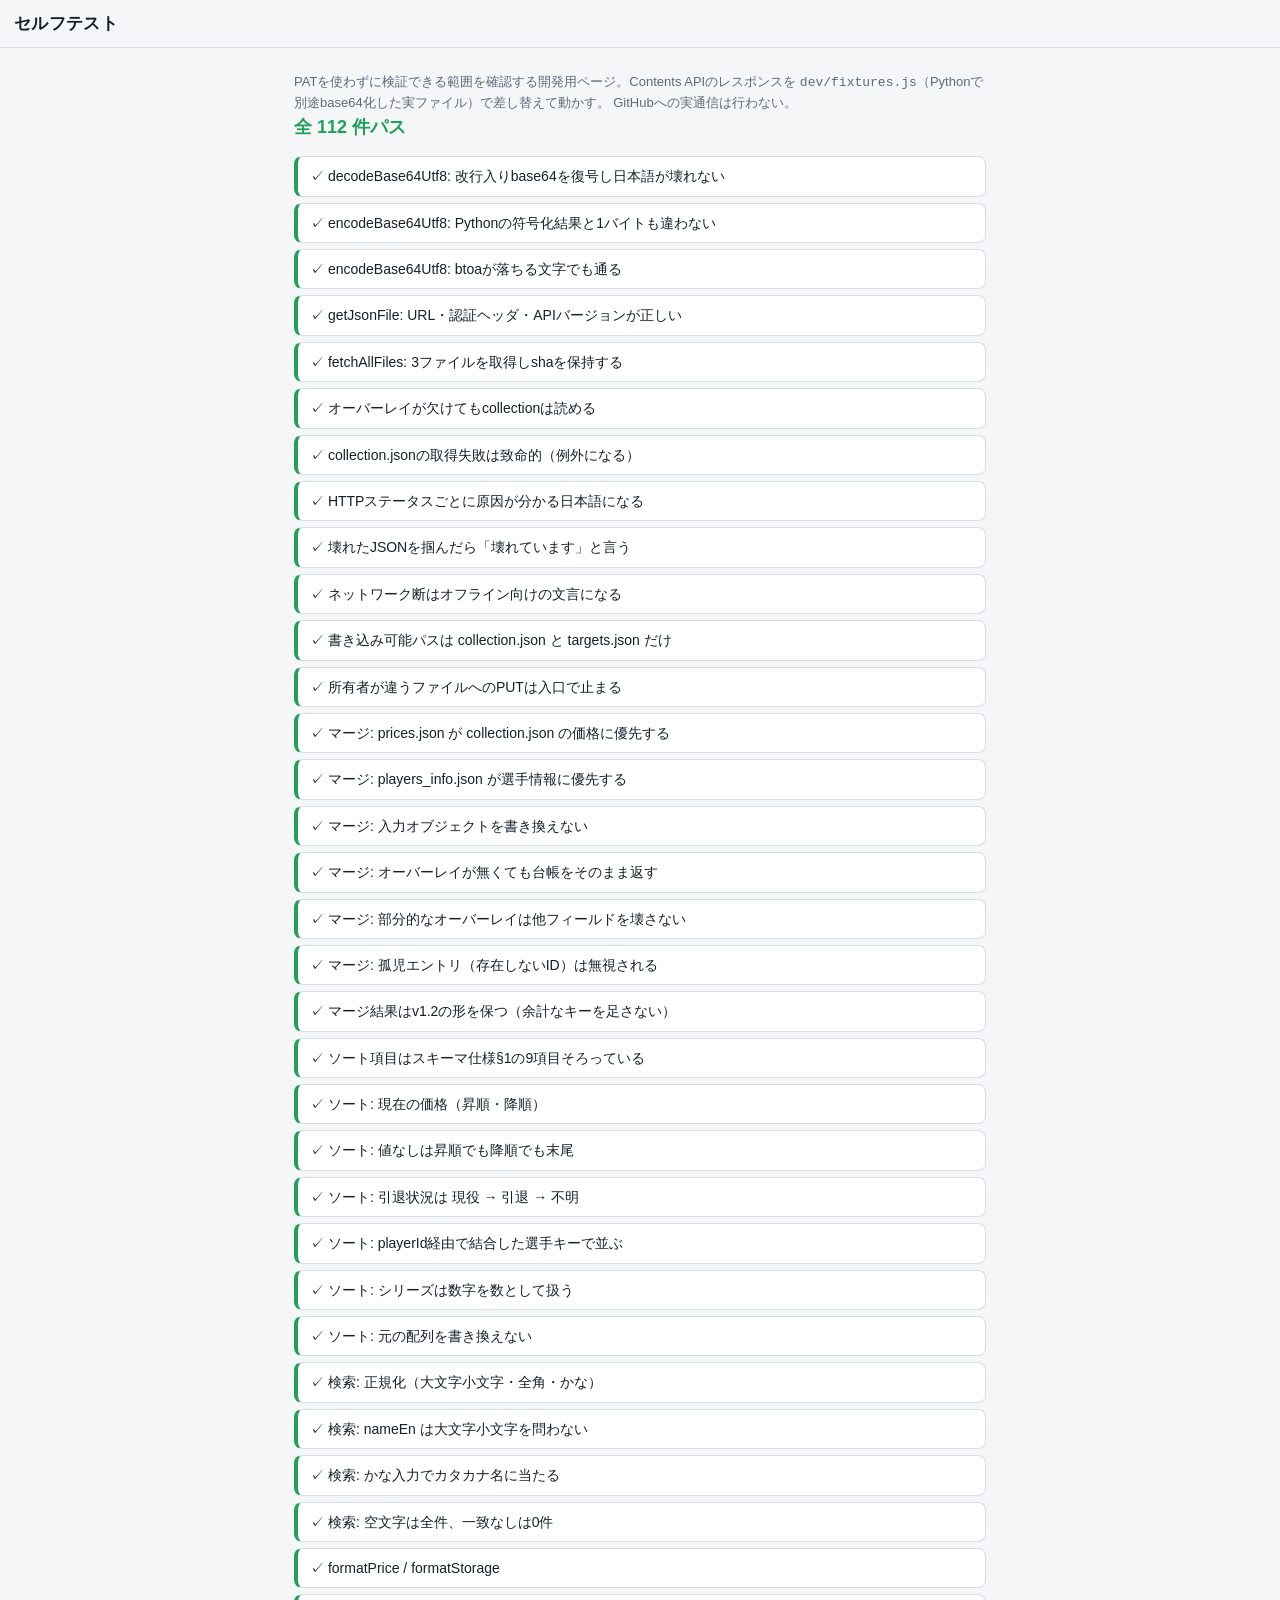
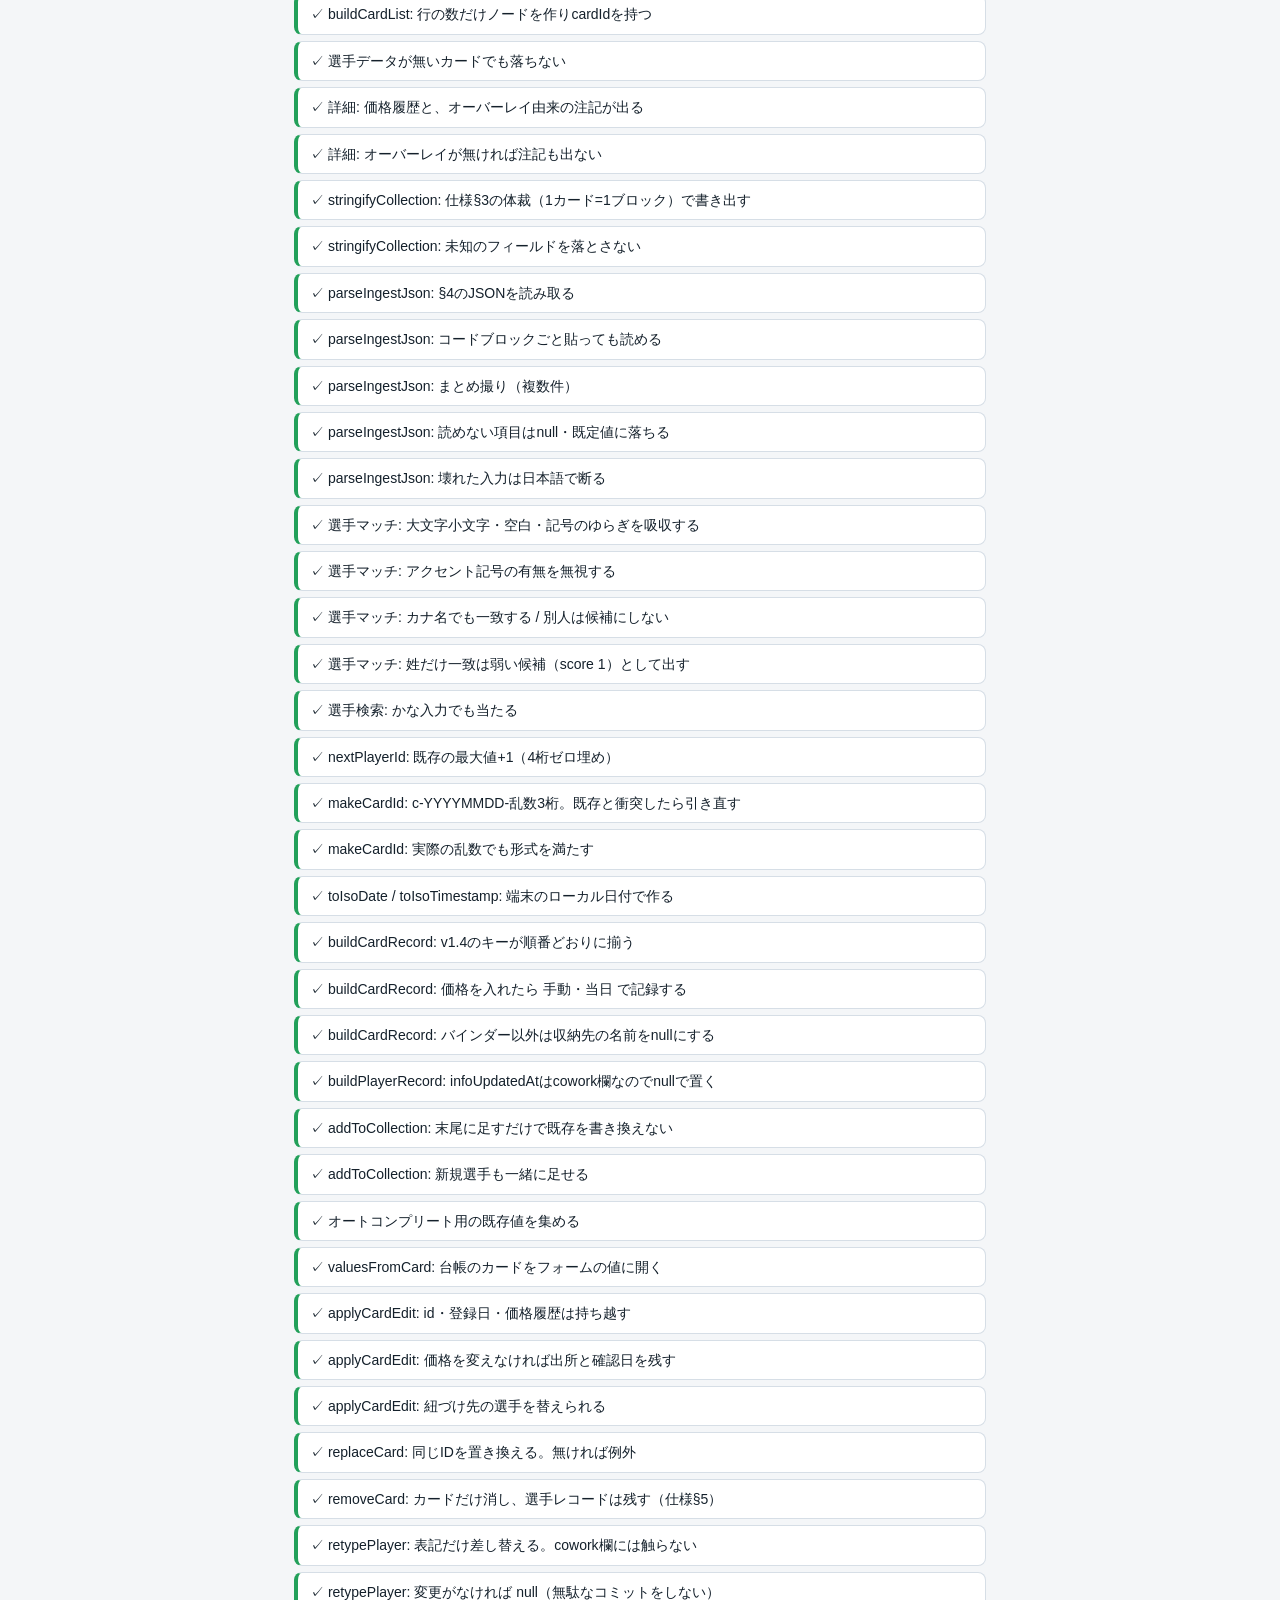
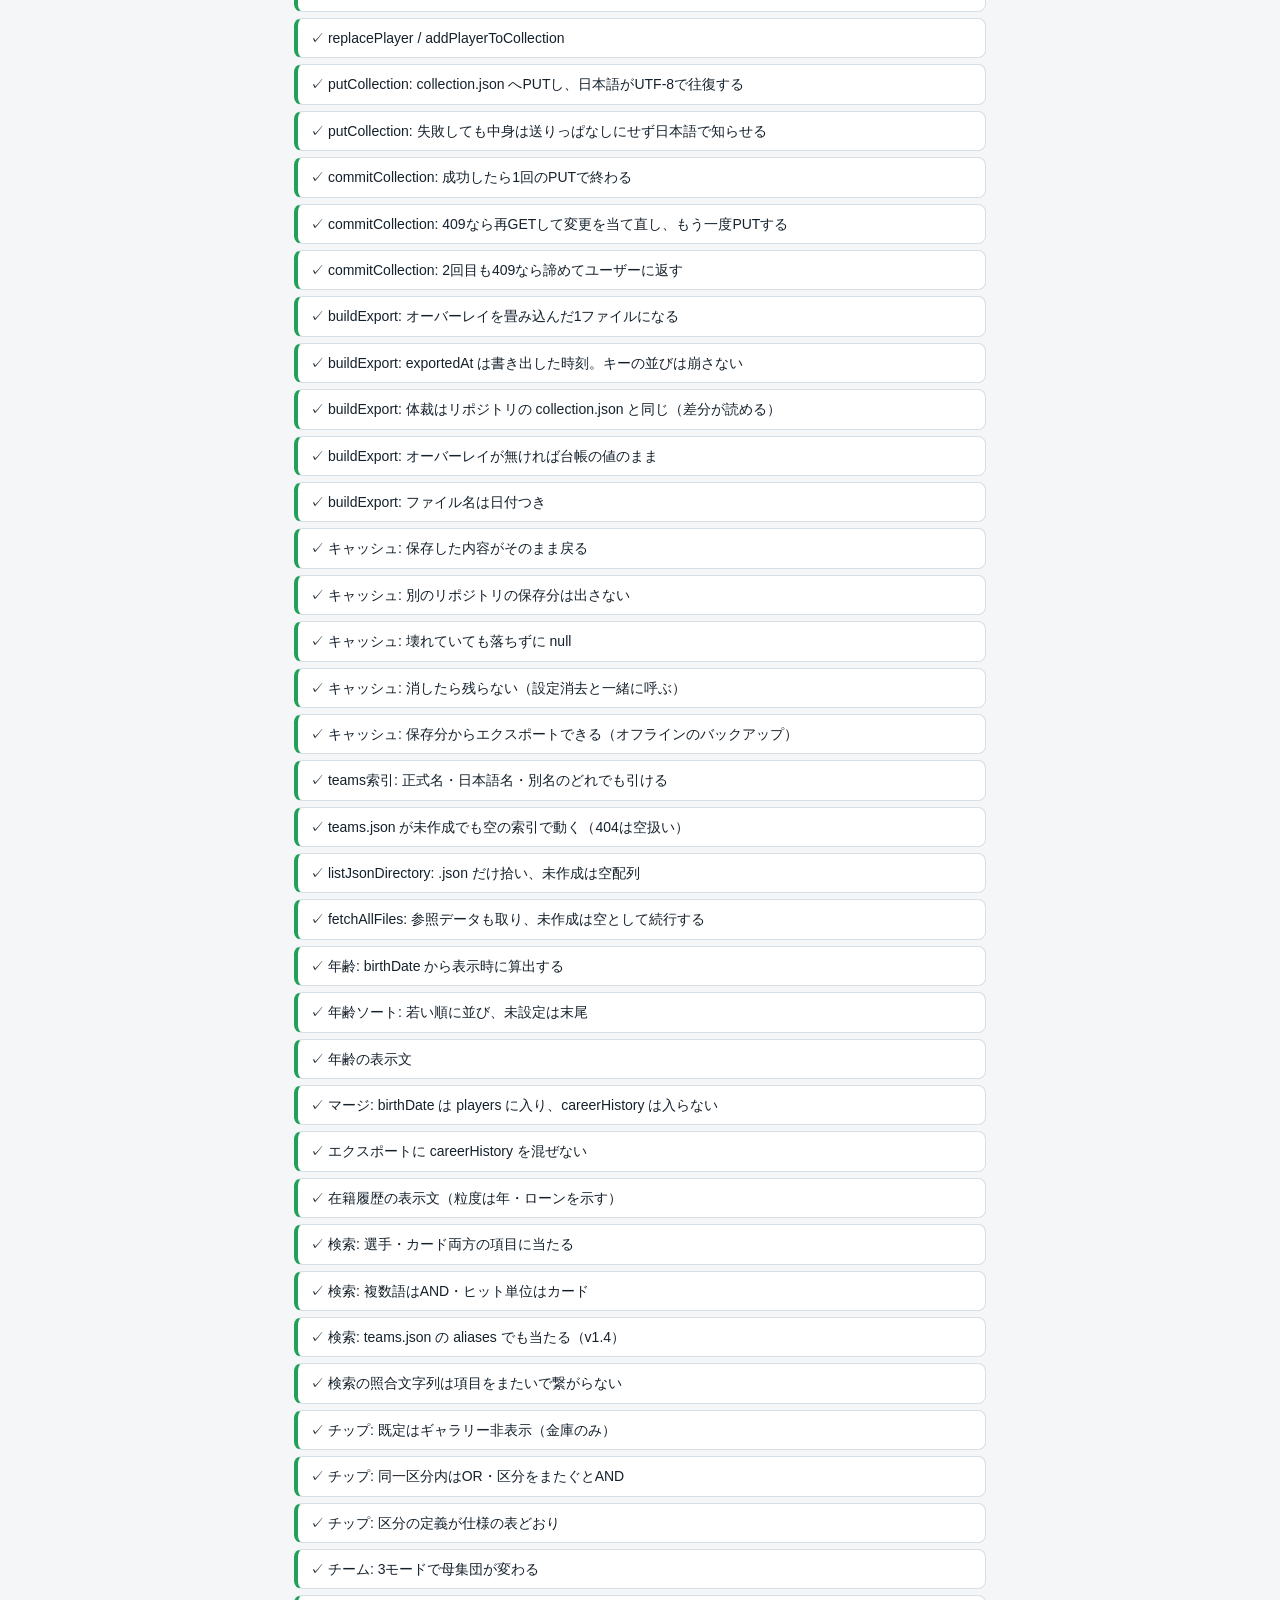
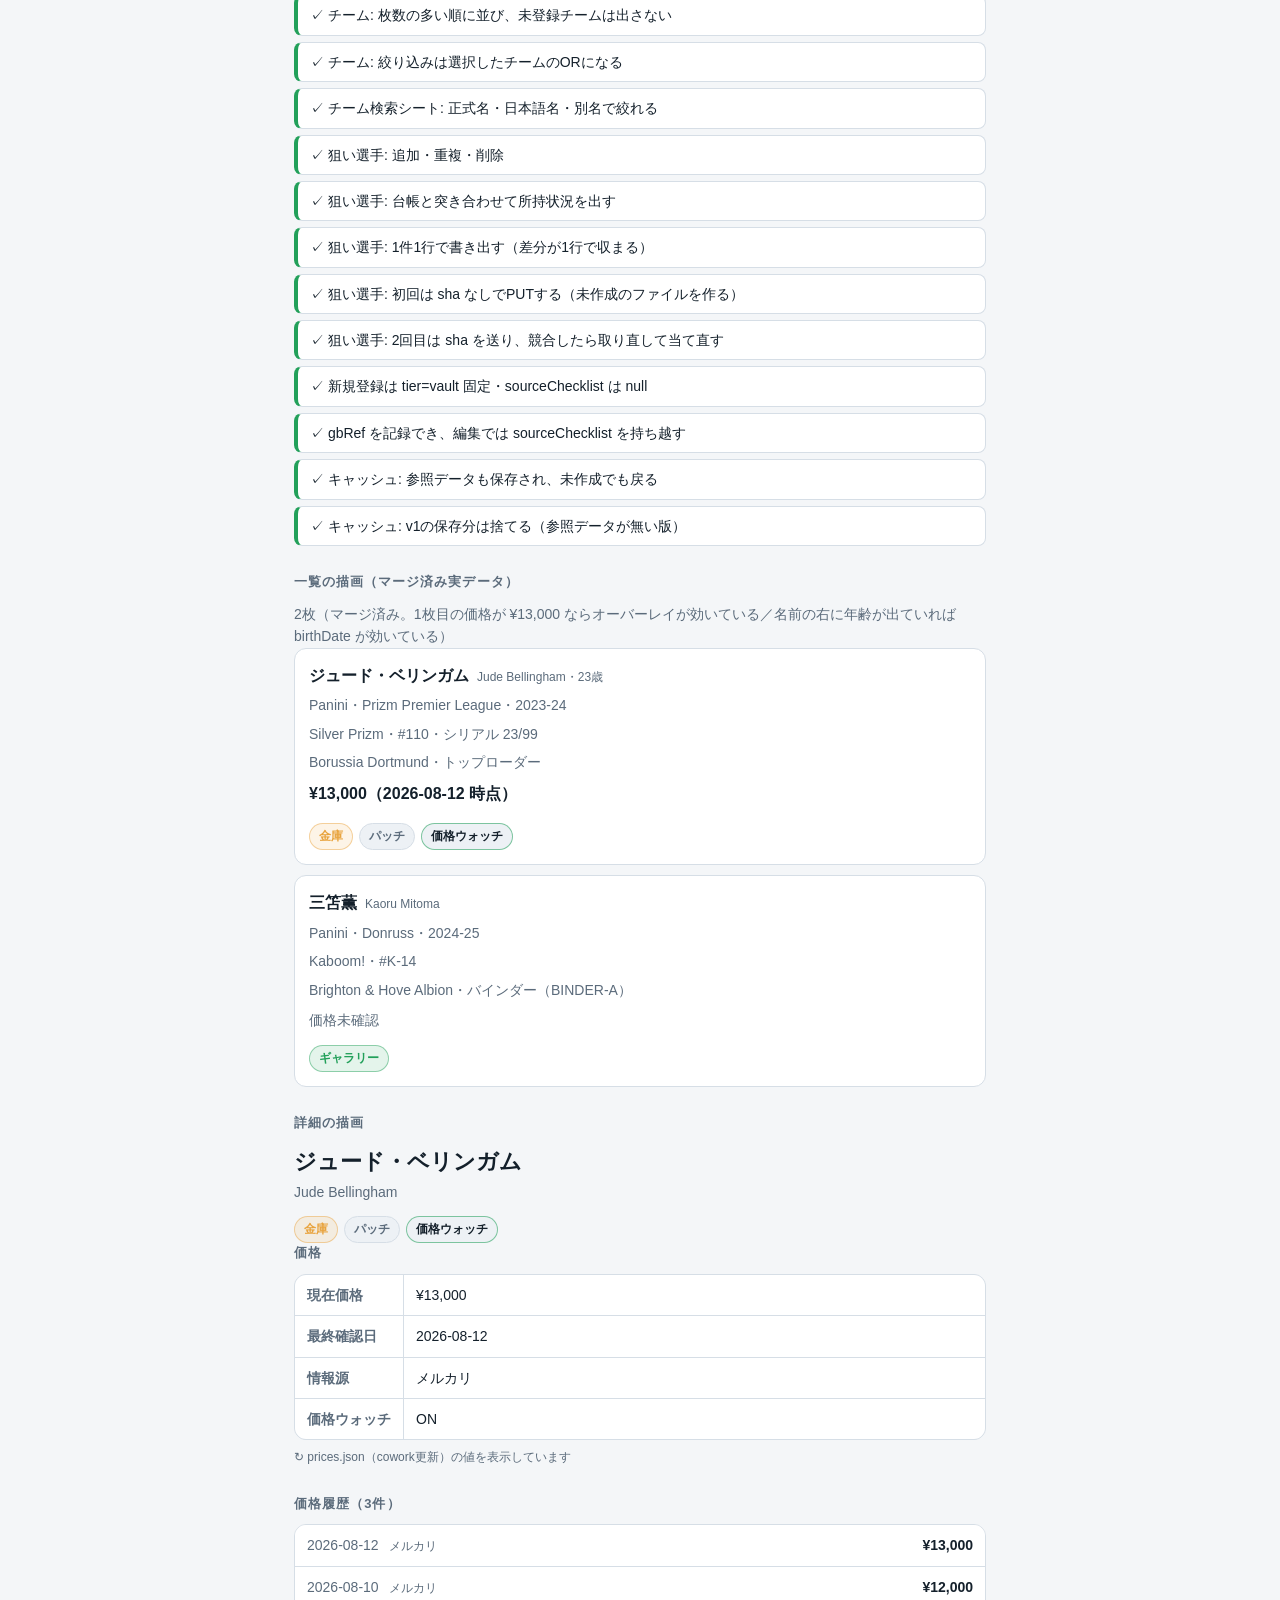
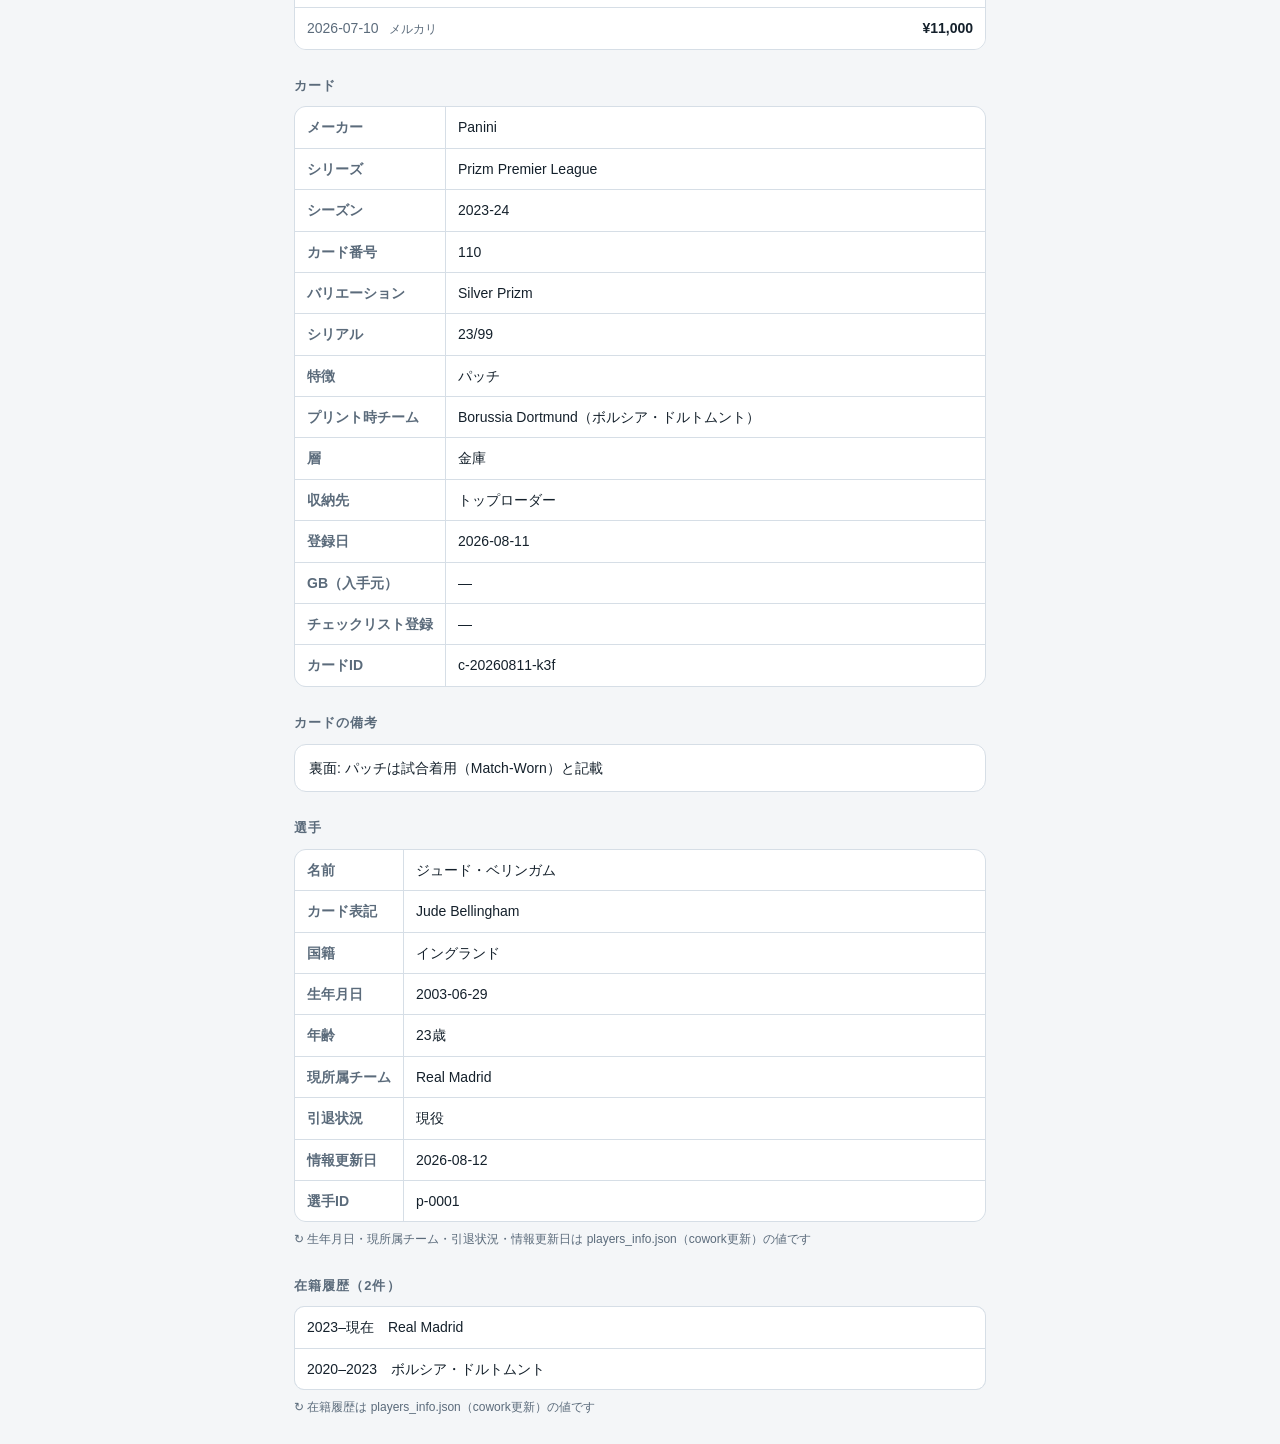
==== dev/selftest.html @ 69cd6cd5 "feat: 段階2-B — 参照データ・検索・絞り込み・チームテーマ・狙い選手 スキーマ仕様 v1.4/v1.5 と保存同期方式仕様 v1.4 の段階2-Bを実装する。  - 参照データの取得（git" ====
<!DOCTYPE html>
<html lang="ja">
<head>
<meta charset="UTF-8">
<meta name="viewport" content="width=device-width, initial-scale=1, viewport-fit=cover">
<title>セルフテスト — サッカートレカ所持リスト</title>
<link rel="stylesheet" href="../css/style.css">
<style>
  .t { padding: 8px 12px; margin-bottom: 6px; border-radius: 8px; font-size: 14px;
       background: var(--surface); border: 1px solid var(--border); }
  .t--pass { border-left: 4px solid var(--accent); }
  .t--fail { border-left: 4px solid var(--danger); }
  .t__why { display: block; margin-top: 4px; color: var(--danger); font-size: 13px;
            font-family: ui-monospace, SFMono-Regular, Menlo, monospace; }
  #summary { font-size: 18px; font-weight: 700; margin: 0 0 14px; }
</style>
</head>
<body>

<header class="appbar">
  <h1 class="appbar__title">セルフテスト</h1>
</header>

<main class="main">
  <p class="hint">
    PATを使わずに検証できる範囲を確認する開発用ページ。Contents APIのレスポンスを
    <code>dev/fixtures.js</code>（Pythonで別途base64化した実ファイル）で差し替えて動かす。
    GitHubへの実通信は行わない。
  </p>

  <p id="summary">実行中…</p>
  <div id="results"></div>

  <h2 class="section-title">一覧の描画（マージ済み実データ）</h2>
  <p id="render-message" class="message"></p>
  <ul id="render-target" class="cards"></ul>

  <h2 class="section-title">詳細の描画</h2>
  <div id="detail-target"></div>
</main>

<script type="module">
import { FIXTURES } from './fixtures.js';
import { encodeBase64Utf8, decodeBase64Utf8 } from '../js/base64.js';
import {
  fetchAllFiles, getJsonFile, putCollection, putJsonText, commitCollection, commitTargets,
  listJsonDirectory, DATA_FILES, REF_FILES, REF_DIRS, WRITABLE_PATH, WRITABLE_PATHS,
} from '../js/github.js';
import { buildCardList, buildDetail, formatPrice, formatStorage, formatAge } from '../js/render.js';
import { mergeCollection } from '../js/merge.js';
import {
  buildRows, sortRows, filterRows, applyChips, defaultFilters, hasActiveFilters,
  ageFromBirthDate, searchHaystack, foldText, CHIP_GROUPS, SORT_OPTIONS,
} from '../js/query.js';
import { matchKey } from '../js/text.js';
import {
  buildTeamIndex, resolveTeam, teamLabel, teamFacets, searchTeamFacets, teamIdsForRow,
  readTargets, addTarget, removeTarget, describeTargets, formatCareerEntry, TEAM_MODES,
} from '../js/refdata.js';
import { stringifyCollection, stringifyTargets } from '../js/serialize.js';
import {
  parseIngestJson, matchPlayers, searchPlayers, nextPlayerId, makeCardId,
  collectValues, collectBinderNames, buildCardRecord, buildPlayerRecord,
  addToCollection, toIsoDate, toIsoTimestamp, normalizeKey,
  replaceCard, removeCard, replacePlayer, addPlayerToCollection,
  retypePlayer, valuesFromCard, applyCardEdit,
} from '../js/ingest.js';
import { buildExport } from '../js/export.js';
import { saveSnapshot, loadSnapshot, clearSnapshot } from '../js/cache.js';

const results = document.getElementById('results');
let passed = 0;
let failed = 0;

function record(name, error) {
  const row = document.createElement('div');
  row.className = `t t--${error ? 'fail' : 'pass'}`;
  row.textContent = `${error ? '✗' : '✓'} ${name}`;
  if (error) {
    const why = document.createElement('span');
    why.className = 't__why';
    why.textContent = error.message;
    row.append(why);
  }
  results.append(row);
  if (error) failed += 1; else passed += 1;
}

async function test(name, fn) {
  try {
    await fn();
    record(name, null);
  } catch (error) {
    record(name, error);
  }
}

function assert(cond, message) {
  if (!cond) throw new Error(message);
}

function assertEqual(actual, expected, label) {
  if (actual !== expected) {
    throw new Error(`${label}: 期待 ${JSON.stringify(expected)} / 実際 ${JSON.stringify(actual)}`);
  }
}

const SETTINGS = { owner: 'tetsuf0605-rgb', repo: 'soccer-cards-data', token: 'dummy-token' };

/** window.fetch を差し替える。戻り値を呼ぶと元に戻る。 */
function stubFetch(handler) {
  const original = window.fetch;
  window.fetch = async (url, init) => handler(String(url), init ?? {});
  return () => { window.fetch = original; };
}

/** Contents API の成功レスポンス。 */
function okResponse(path) {
  const f = FIXTURES[path];
  return {
    ok: true,
    status: 200,
    json: async () => ({ name: path, path, sha: f.sha, size: f.size, content: f.content, encoding: 'base64' }),
  };
}

function errorResponse(status) {
  return { ok: false, status, json: async () => ({}) };
}

/** 全ファイル成功を返すハンドラ。 */
function allOk(url) {
  const path = url.split('/contents/')[1];
  return FIXTURES[path] ? okResponse(path) : errorResponse(404);
}

/* ========== base64（日本語のUTF-8経路） ========== */

await test('decodeBase64Utf8: 改行入りbase64を復号し日本語が壊れない', () => {
  const text = decodeBase64Utf8(FIXTURES['collection.json'].content);
  const json = JSON.parse(text);
  assertEqual(json.players[0].name, 'ジュード・ベリンガム', 'p-0001の名前');
  assertEqual(json.players[1].name, '三笘薫', 'p-0002の名前');
  assert(json.cards[0].notes.startsWith('裏面:'), 'notesの日本語が壊れている');
});

await test('encodeBase64Utf8: Pythonの符号化結果と1バイトも違わない', () => {
  const text = decodeBase64Utf8(FIXTURES['collection.json'].content);
  const reEncoded = encodeBase64Utf8(text);
  const expected = FIXTURES['collection.json'].content.replace(/\s/g, '');
  assertEqual(reEncoded, expected, 'base64往復');
});

await test('encodeBase64Utf8: btoaが落ちる文字でも通る', () => {
  const tricky = '三笘薫 🇯🇵 Bellingham ½ ＃110';
  assertEqual(decodeBase64Utf8(encodeBase64Utf8(tricky)), tricky, '往復結果');
  let btoaThrew = false;
  try { btoa(tricky); } catch { btoaThrew = true; }
  assert(btoaThrew, '前提が崩れている: btoaが例外を投げていない');
});

/* ========== Contents APIクライアント ========== */

await test('getJsonFile: URL・認証ヘッダ・APIバージョンが正しい', async () => {
  let seenUrl = '';
  let seenHeaders = null;
  const restore = stubFetch((url, init) => {
    seenUrl = url;
    seenHeaders = init.headers;
    return okResponse('collection.json');
  });
  try {
    await getJsonFile(SETTINGS, DATA_FILES.collection);
  } finally { restore(); }

  assertEqual(seenUrl,
    'https://api.github.com/repos/tetsuf0605-rgb/soccer-cards-data/contents/collection.json', 'URL');
  assertEqual(seenHeaders.Authorization, 'Bearer dummy-token', 'Authorizationヘッダ');
  assertEqual(seenHeaders['X-GitHub-Api-Version'], '2022-11-28', 'APIバージョン');
});

await test('fetchAllFiles: 3ファイルを取得しshaを保持する', async () => {
  const restore = stubFetch(allOk);
  let result;
  try { result = await fetchAllFiles(SETTINGS); } finally { restore(); }

  assertEqual(result.collection.sha, FIXTURES['collection.json'].sha, 'collectionのsha');
  assertEqual(result.collection.json.cards.length, 2, 'カード枚数');
  assert(result.prices.ok, 'prices.jsonが取得できていない');
  assertEqual(result.prices.json.prices['c-20260811-k3f'].current, 13000, 'オーバーレイの価格');
  assert(result.playersInfo.ok, 'players_info.jsonが取得できていない');
  assertEqual(result.playersInfo.json.players['p-0001'].infoUpdatedAt, '2026-08-12', 'infoUpdatedAt');
});

await test('オーバーレイが欠けてもcollectionは読める', async () => {
  const restore = stubFetch((url) => (
    url.endsWith('collection.json') ? okResponse('collection.json') : errorResponse(404)
  ));
  let result;
  try { result = await fetchAllFiles(SETTINGS); } finally { restore(); }

  assertEqual(result.collection.json.cards.length, 2, 'カード枚数');
  assertEqual(result.prices.ok, false, 'pricesは失敗しているはず');
  assertEqual(result.playersInfo.ok, false, 'players_infoは失敗しているはず');
  assert(result.prices.error.message.includes('見つかりません'), '404の説明文になっていない');
});

await test('collection.jsonの取得失敗は致命的（例外になる）', async () => {
  const restore = stubFetch(() => errorResponse(500));
  let threw = null;
  try {
    await fetchAllFiles(SETTINGS);
  } catch (error) { threw = error; } finally { restore(); }
  assert(threw !== null, '例外が投げられていない');
  assertEqual(threw.name, 'GitHubError', 'エラー種別');
});

await test('HTTPステータスごとに原因が分かる日本語になる', async () => {
  const cases = [
    [401, 'PATが無効'],
    [403, 'Contents: Read and write'],
    [404, '見つかりません'],
  ];
  for (const [status, needle] of cases) {
    const restore = stubFetch(() => errorResponse(status));
    let message = '';
    try {
      await getJsonFile(SETTINGS, DATA_FILES.collection);
    } catch (error) { message = error.message; } finally { restore(); }
    assert(message.includes(needle), `HTTP ${status} の文言に「${needle}」がない: ${message}`);
  }
});

await test('壊れたJSONを掴んだら「壊れています」と言う', async () => {
  const restore = stubFetch(() => ({
    ok: true, status: 200,
    json: async () => ({ sha: 'x', size: 3, content: encodeBase64Utf8('{ nope') }),
  }));
  let message = '';
  try {
    await getJsonFile(SETTINGS, DATA_FILES.collection);
  } catch (error) { message = error.message; } finally { restore(); }
  assert(message.includes('壊れています'), `文言が想定と違う: ${message}`);
});

await test('ネットワーク断はオフライン向けの文言になる', async () => {
  const restore = stubFetch(() => { throw new TypeError('Failed to fetch'); });
  let message = '';
  try {
    await getJsonFile(SETTINGS, DATA_FILES.collection);
  } catch (error) { message = error.message; } finally { restore(); }
  assert(message.includes('ネットワーク'), `文言が想定と違う: ${message}`);
});

/* ========== 責務分担（書き込み対象の固定） ========== */

await test('書き込み可能パスは collection.json と targets.json だけ', () => {
  assertEqual(WRITABLE_PATH, 'collection.json', 'WRITABLE_PATH');
  assertEqual(WRITABLE_PATHS.join(), 'collection.json,targets.json', 'WRITABLE_PATHS');
  // cowork / PC 所有のファイルは入っていない（保存同期方式仕様 §2・§4）
  for (const path of [DATA_FILES.prices, DATA_FILES.playersInfo, REF_FILES.teams, 'checklists/x.json']) {
    assert(!WRITABLE_PATHS.includes(path), `${path} が書き込み対象に入っている`);
  }
});

await test('所有者が違うファイルへのPUTは入口で止まる', async () => {
  for (const path of [DATA_FILES.prices, REF_FILES.teams]) {
    let message = '';
    const restore = stubFetch(() => { throw new Error('PUTされてしまった'); });
    try {
      await putJsonText(SETTINGS, path, '{}', 'sha', 'should not happen');
    } catch (error) { message = error.message; } finally { restore(); }
    assert(message.includes('書き込めません'), `${path}: ${message}`);
  }
});

/* ========== オーバーレイマージ ========== */

const parse = (path) => JSON.parse(decodeBase64Utf8(FIXTURES[path].content));

await test('マージ: prices.json が collection.json の価格に優先する', () => {
  const base = parse('collection.json');
  const { merged } = mergeCollection(base, parse('prices.json'), parse('players_info.json'));
  const card = merged.cards.find((c) => c.id === 'c-20260811-k3f');

  assertEqual(base.cards[0].price.current, 12000, '前提: 台帳側は12000');
  assertEqual(card.price.current, 13000, 'マージ後の現在価格');
  assertEqual(card.price.checkedAt, '2026-08-12', 'マージ後の確認日');
  assertEqual(card.priceHistory.length, 3, '履歴の件数');
  assertEqual(card.priceHistory[2].price, 13000, '履歴の末尾');
});

await test('マージ: players_info.json が選手情報に優先する', () => {
  const base = parse('collection.json');
  const { merged } = mergeCollection(base, parse('prices.json'), parse('players_info.json'));
  const player = merged.players.find((p) => p.id === 'p-0001');

  assertEqual(base.players[0].infoUpdatedAt, '2026-08-01', '前提: 台帳側は08-01');
  assertEqual(player.infoUpdatedAt, '2026-08-12', 'マージ後の情報更新日');
  assertEqual(player.currentTeam, 'Real Madrid', '所属');
});

await test('マージ: 入力オブジェクトを書き換えない', () => {
  const base = parse('collection.json');
  const snapshot = JSON.stringify(base);
  mergeCollection(base, parse('prices.json'), parse('players_info.json'));
  assertEqual(JSON.stringify(base), snapshot, 'collection.jsonが変化した');
});

await test('マージ: オーバーレイが無くても台帳をそのまま返す', () => {
  const base = parse('collection.json');
  const { merged, sources } = mergeCollection(base, null, null);
  assertEqual(merged.cards[0].price.current, 12000, '台帳の価格');
  assertEqual(merged.cards[0].priceHistory.length, 2, '台帳の履歴');
  assertEqual(sources.cards.size, 0, 'オーバーレイ由来は0件');
  assertEqual(sources.players.size, 0, 'オーバーレイ由来は0件');
});

await test('マージ: 部分的なオーバーレイは他フィールドを壊さない', () => {
  const base = parse('collection.json');
  // currentTeam だけ持つエントリ
  const partial = { players: { 'p-0001': { currentTeam: 'Manchester City' } } };
  const { merged } = mergeCollection(base, null, partial);
  const player = merged.players.find((p) => p.id === 'p-0001');
  assertEqual(player.currentTeam, 'Manchester City', '上書きされた項目');
  assertEqual(player.status, 'active', '触られていない項目');
  assertEqual(player.infoUpdatedAt, '2026-08-01', '触られていない項目');
});

await test('マージ: 孤児エントリ（存在しないID）は無視される', () => {
  const base = parse('collection.json');
  const orphan = { prices: { 'c-deleted-999': { current: 99999, history: [] } } };
  const { merged, sources } = mergeCollection(base, orphan, null);
  assertEqual(merged.cards.length, 2, 'カードが増えていない');
  assertEqual(sources.cards.size, 0, 'オーバーレイ由来は0件');
});

await test('マージ結果はv1.2の形を保つ（余計なキーを足さない）', () => {
  const base = parse('collection.json');
  const { merged } = mergeCollection(base, parse('prices.json'), parse('players_info.json'));
  assertEqual(Object.keys(merged).sort().join(','), Object.keys(base).sort().join(','), 'トップレベルのキー');
  assertEqual(Object.keys(merged.cards[0]).sort().join(','),
    Object.keys(base.cards[0]).sort().join(','), 'cardsのキー');
});

/* ========== ソート ========== */

/** テスト用の行を作る。 */
function row(card, player) {
  return { card: { id: 'c-' + Math.random().toString(36).slice(2, 5), ...card }, player: player ?? null };
}

await test('ソート項目はスキーマ仕様§1の9項目そろっている', () => {
  // v1.3で年齢が増えた（players_info の birthDate から表示時に算出する）
  assertEqual(SORT_OPTIONS.length, 9, '項目数');
  assertEqual(SORT_OPTIONS.map((o) => o.id).join(','),
    'name,nationality,age,price,teamOnCard,currentTeam,status,series,variation', '項目のid');
});

await test('ソート: 現在の価格（昇順・降順）', () => {
  const rows = [
    row({ price: { current: 5000 } }),
    row({ price: { current: 20000 } }),
    row({ price: { current: 12000 } }),
  ];
  assertEqual(sortRows(rows, 'price', false).map((r) => r.card.price.current).join(','),
    '5000,12000,20000', '昇順');
  assertEqual(sortRows(rows, 'price', true).map((r) => r.card.price.current).join(','),
    '20000,12000,5000', '降順');
});

await test('ソート: 値なしは昇順でも降順でも末尾', () => {
  const rows = [
    row({ price: null }),
    row({ price: { current: 8000 } }),
    row({ price: { current: 3000 } }),
  ];
  const asc = sortRows(rows, 'price', false);
  const desc = sortRows(rows, 'price', true);
  assertEqual(asc[asc.length - 1].card.price, null, '昇順で末尾が価格なし');
  assertEqual(desc[desc.length - 1].card.price, null, '降順で末尾が価格なし');
});

await test('ソート: 引退状況は 現役 → 引退 → 不明', () => {
  const rows = [
    row({}, { name: 'C', status: 'unknown' }),
    row({}, { name: 'B', status: 'retired' }),
    row({}, { name: 'A', status: 'active' }),
  ];
  assertEqual(sortRows(rows, 'status', false).map((r) => r.player.status).join(','),
    'active,retired,unknown', '並び順');
});

await test('ソート: playerId経由で結合した選手キーで並ぶ', () => {
  const base = parse('collection.json');
  const { merged } = mergeCollection(base, null, null);
  const rows = buildRows(merged);
  // 三笘薫 / ジュード・ベリンガム を現所属チームで並べる
  const byTeam = sortRows(rows, 'currentTeam', false).map((r) => r.player.currentTeam);
  assertEqual(byTeam.join(' | '), 'Brighton & Hove Albion | Real Madrid', '現所属チーム昇順');
  const byNationality = sortRows(rows, 'nationality', false).map((r) => r.player.nationality);
  assertEqual(byNationality.join(' | '), 'イングランド | 日本', '国籍昇順');
});

await test('ソート: シリーズは数字を数として扱う', () => {
  const rows = [row({ series: 'Prizm 10' }), row({ series: 'Prizm 2' })];
  assertEqual(sortRows(rows, 'series', false).map((r) => r.card.series).join(','),
    'Prizm 2,Prizm 10', '自然順');
});

await test('ソート: 元の配列を書き換えない', () => {
  const rows = [row({ price: { current: 3 } }), row({ price: { current: 1 } })];
  const before = rows.map((r) => r.card.price.current).join(',');
  sortRows(rows, 'price', false);
  assertEqual(rows.map((r) => r.card.price.current).join(','), before, '入力が並び替わってしまった');
});

/* ========== 検索 ========== */

await test('検索: 正規化（大文字小文字・全角・かな）', () => {
  assertEqual(foldText('ＢＥＬＬＩＮＧＨＡＭ'), 'bellingham', '全角英字＋小文字化');
  assertEqual(foldText('べりんがむ'), 'ベリンガム', 'ひらがな→カタカナ');
});

await test('検索: nameEn は大文字小文字を問わない', () => {
  const { merged } = mergeCollection(parse('collection.json'), null, null);
  const rows = buildRows(merged);
  assertEqual(filterRows(rows, 'bellingham').length, 1, '小文字で検索');
  assertEqual(filterRows(rows, 'MITOMA').length, 1, '大文字で検索');
});

await test('検索: かな入力でカタカナ名に当たる', () => {
  const { merged } = mergeCollection(parse('collection.json'), null, null);
  const rows = buildRows(merged);
  assertEqual(filterRows(rows, 'べりんがむ').length, 1, 'ひらがなで検索');
  assertEqual(filterRows(rows, '三笘').length, 1, '漢字で検索');
});

await test('検索: 空文字は全件、一致なしは0件', () => {
  const { merged } = mergeCollection(parse('collection.json'), null, null);
  const rows = buildRows(merged);
  assertEqual(filterRows(rows, '').length, 2, '空文字');
  assertEqual(filterRows(rows, '   ').length, 2, '空白のみ');
  assertEqual(filterRows(rows, 'ロナウド').length, 0, '一致なし');
});

/* ========== 表示 ========== */

await test('formatPrice / formatStorage', () => {
  assertEqual(formatPrice({ current: 12000, checkedAt: '2026-08-10' }),
    '¥12,000（2026-08-10 時点）', '価格');
  assertEqual(formatPrice(null), null, '価格なし');
  assertEqual(formatStorage({ type: 'binder', name: 'BINDER-A' }), 'バインダー（BINDER-A）', 'バインダー');
  assertEqual(formatStorage({ type: 'toploader', name: null }), 'トップローダー', 'トップローダー');
});

await test('buildCardList: 行の数だけノードを作りcardIdを持つ', () => {
  const { merged } = mergeCollection(parse('collection.json'), null, null);
  const nodes = buildCardList(buildRows(merged));
  assertEqual(nodes.length, 2, 'ノード数');
  assert(nodes[0].textContent.includes('ジュード・ベリンガム'), '1枚目に選手名がない');
  assert(nodes[1].textContent.includes('BINDER-A'), '2枚目に収納先がない');
  assertEqual(nodes[0].querySelector('.card').dataset.cardId, 'c-20260811-k3f', 'data-card-id');
});

await test('選手データが無いカードでも落ちない', () => {
  const nodes = buildCardList([{ card: { id: 'c-x', tier: 'gallery' }, player: null }]);
  assert(nodes[0].textContent.includes('選手データなし'), 'フォールバック表示が出ていない');
});

await test('詳細: 価格履歴と、オーバーレイ由来の注記が出る', () => {
  const { merged, sources } = mergeCollection(
    parse('collection.json'), parse('prices.json'), parse('players_info.json'));
  const rows = buildRows(merged);
  const target = rows.find((r) => r.card.id === 'c-20260811-k3f');
  const node = buildDetail(target, sources);
  const text = node.textContent;

  assert(text.includes('¥13,000'), 'マージ後の価格が出ていない');
  assert(text.includes('価格履歴（3件）'), '履歴の件数が違う');
  assert(text.includes('prices.json'), '価格のオーバーレイ注記がない');
  assert(text.includes('players_info.json'), '選手情報のオーバーレイ注記がない');
  assert(text.includes('パッチ'), 'featuresが日本語化されていない');
  assert(text.includes('現役'), 'statusが日本語化されていない');
  // 履歴は新しいものが上
  const dates = [...node.querySelectorAll('.history__date')].map((n) => n.textContent);
  assertEqual(dates.join(','), '2026-08-12,2026-08-10,2026-07-10', '履歴の並び');
});

await test('詳細: オーバーレイが無ければ注記も出ない', () => {
  const { merged, sources } = mergeCollection(parse('collection.json'), null, null);
  const rows = buildRows(merged);
  const node = buildDetail(rows[0], sources);
  assert(!node.textContent.includes('prices.json'), '注記が出てしまっている');
});

/* ========== 書き出しの体裁 ========== */

await test('stringifyCollection: 仕様§3の体裁（1カード=1ブロック）で書き出す', () => {
  const text = decodeBase64Utf8(FIXTURES['collection.json'].content);
  // 実ファイルと1バイトも違わない＝1枚足しても差分がその1ブロックで収まる
  assertEqual(stringifyCollection(JSON.parse(text)), text, '書き出し結果');
});

await test('stringifyCollection: 未知のフィールドを落とさない', () => {
  const text = stringifyCollection({ schemaVersion: 1, cards: [{ id: 'c-x', future: { a: 1 } }] });
  assert(text.includes('"future"'), '未知のキーが消えている');
  assertEqual(JSON.parse(text).cards[0].future.a, 1, '往復した値');
});

/* ========== 取り込み: 判定JSONの読み取り ========== */

const SAMPLE_ITEM = {
  schemaVersion: 1,
  items: [{
    card: {
      maker: 'Panini', series: 'Prizm Premier League', season: '2023-24', cardNo: '110',
      variation: 'Silver Prizm', serial: '23/99', features: ['patch'],
      teamOnCard: 'Borussia Dortmund', notes: '裏面: パッチは試合着用（Match-Worn）と記載',
    },
    player: {
      name: 'ジュード・ベリンガム', nameEn: 'Jude Bellingham',
      nationality: 'イングランド', currentTeam: 'Real Madrid', status: 'active',
    },
    needsCheck: ['serial'],
  }],
};

await test('parseIngestJson: §4のJSONを読み取る', () => {
  const items = parseIngestJson(JSON.stringify(SAMPLE_ITEM));
  assertEqual(items.length, 1, '件数');
  assertEqual(items[0].card.serial, '23/99', 'シリアル');
  assertEqual(items[0].player.nameEn, 'Jude Bellingham', 'nameEn');
  assertEqual(items[0].needsCheck.join(','), 'serial', 'needsCheck');
});

await test('parseIngestJson: コードブロックごと貼っても読める', () => {
  const pasted = '```json\n' + JSON.stringify(SAMPLE_ITEM) + '\n```';
  assertEqual(parseIngestJson(pasted).length, 1, '件数');
});

await test('parseIngestJson: まとめ撮り（複数件）', () => {
  const many = { schemaVersion: 1, items: [SAMPLE_ITEM.items[0], SAMPLE_ITEM.items[0], SAMPLE_ITEM.items[0]] };
  assertEqual(parseIngestJson(JSON.stringify(many)).length, 3, '件数');
});

await test('parseIngestJson: 読めない項目はnull・既定値に落ちる', () => {
  const [item] = parseIngestJson(JSON.stringify({
    items: [{ card: { maker: 'Topps', series: 'Chrome', serial: null }, player: { nameEn: 'X Y' } }],
  }));
  assertEqual(item.card.season, null, 'season');
  assertEqual(item.card.features.length, 0, 'features既定');
  assertEqual(item.card.notes, '', 'notes既定');
  assertEqual(item.player.status, 'unknown', 'status既定');
});

await test('parseIngestJson: 壊れた入力は日本語で断る', () => {
  const cases = [
    ['', '貼り付け'],
    ['{ nope', 'JSONとして読めません'],
    ['{"schemaVersion":1}', 'items'],
    ['{"items":[]}', '空'],
    ['{"items":[{"player":{}}]}', 'card'],
  ];
  for (const [input, needle] of cases) {
    let message = '';
    try { parseIngestJson(input); } catch (error) { message = error.message; }
    assert(message.includes(needle), `「${input}」の文言に「${needle}」がない: ${message}`);
  }
});

/* ========== 取り込み: 選手マッチ ========== */

await test('選手マッチ: 大文字小文字・空白・記号のゆらぎを吸収する', () => {
  const players = parse('collection.json').players;
  for (const nameEn of ['jude bellingham', 'JUDE  BELLINGHAM', 'Jude-Bellingham']) {
    const hits = matchPlayers(players, { nameEn });
    assertEqual(hits[0]?.score, 3, `${nameEn} の一致スコア`);
    assertEqual(hits[0]?.player.id, 'p-0001', `${nameEn} の紐づけ先`);
  }
});

await test('選手マッチ: アクセント記号の有無を無視する', () => {
  assertEqual(normalizeKey('Kylian Mbappé'), normalizeKey('Kylian Mbappe'), '正規化キー');
});

await test('選手マッチ: カナ名でも一致する / 別人は候補にしない', () => {
  const players = parse('collection.json').players;
  assertEqual(matchPlayers(players, { name: '三笘薫' })[0].player.id, 'p-0002', 'カナ一致');
  assertEqual(matchPlayers(players, { nameEn: 'Erling Haaland' }).length, 0, '別人');
});

await test('選手マッチ: 姓だけ一致は弱い候補（score 1）として出す', () => {
  const players = parse('collection.json').players;
  const hits = matchPlayers(players, { nameEn: 'J. Bellingham' });
  assertEqual(hits[0].score, 1, 'スコア');
  assertEqual(hits[0].player.id, 'p-0001', '候補');
});

await test('選手検索: かな入力でも当たる', () => {
  const players = parse('collection.json').players;
  assertEqual(searchPlayers(players, 'べりんがむ').length, 1, 'ひらがな');
  assertEqual(searchPlayers(players, '').length, 2, '空文字は全件');
});

/* ========== 取り込み: 採番 ========== */

await test('nextPlayerId: 既存の最大値+1（4桁ゼロ埋め）', () => {
  assertEqual(nextPlayerId(parse('collection.json').players), 'p-0003', '次のID');
  assertEqual(nextPlayerId([]), 'p-0001', '1人目');
  assertEqual(nextPlayerId([{ id: 'p-0009' }, { id: 'p-0003' }]), 'p-0010', '欠番は埋めない');
});

await test('makeCardId: c-YYYYMMDD-乱数3桁。既存と衝突したら引き直す', () => {
  const date = new Date(2026, 7, 12);
  assertEqual(makeCardId([], date, () => 'k3f'), 'c-20260812-k3f', '形式');
  let call = 0;
  const id = makeCardId(['c-20260812-aaa'], date, () => (call++ === 0 ? 'aaa' : 'bbb'));
  assertEqual(id, 'c-20260812-bbb', '衝突時の引き直し');
});

await test('makeCardId: 実際の乱数でも形式を満たす', () => {
  assert(/^c-\d{8}-[a-z0-9]{3}$/.test(makeCardId([])), '形式が違う');
});

await test('toIsoDate / toIsoTimestamp: 端末のローカル日付で作る', () => {
  assertEqual(toIsoDate(new Date(2026, 7, 3)), '2026-08-03', '日付');
  assert(/^\d{4}-\d{2}-\d{2}T\d{2}:\d{2}:\d{2}[+-]\d{2}:\d{2}$/.test(toIsoTimestamp(new Date())), '時刻の形式');
});

/* ========== 取り込み: レコード構築 ========== */

const FORM_INPUT = {
  maker: ' Panini ', series: 'Donruss', season: '2024-25', cardNo: 'K-14',
  variation: '', serial: '', features: ['patch'], teamOnCard: 'Brighton & Hove Albion',
  tier: 'gallery', storageType: 'binder', storageName: 'BINDER-A',
  priceWatch: false, price: undefined, notes: '',
};

await test('buildCardRecord: v1.4のキーが順番どおりに揃う', () => {
  const card = buildCardRecord('c-20260812-m7q', 'p-0002', FORM_INPUT, new Date(2026, 7, 12));
  // v1.4で sourceChecklist / gbRef が末尾に増えた（スキーマ仕様 §4）
  assertEqual(Object.keys(card).join(','),
    'id,playerId,maker,series,season,cardNo,variation,serial,features,teamOnCard,'
    + 'tier,storage,priceWatch,price,priceHistory,notes,addedAt,sourceChecklist,gbRef', 'キーの順序');
  assertEqual(card.maker, 'Panini', '前後の空白は落とす');
  assertEqual(card.variation, 'Base', 'バリエーション既定');
  assertEqual(card.serial, null, '空欄はnull');
  assertEqual(card.price, null, '価格未入力');
  assertEqual(card.priceHistory.length, 0, '履歴は空で始まる');
  assertEqual(card.addedAt, '2026-08-12', '登録日');
  assertEqual(JSON.stringify(card.storage), '{"type":"binder","name":"BINDER-A"}', '収納先');
});

await test('buildCardRecord: 価格を入れたら 手動・当日 で記録する', () => {
  const card = buildCardRecord('c-x', 'p-1', { ...FORM_INPUT, price: 12000 }, new Date(2026, 7, 12));
  assertEqual(JSON.stringify(card.price),
    '{"current":12000,"checkedAt":"2026-08-12","source":"手動"}', 'price');
});

await test('buildCardRecord: バインダー以外は収納先の名前をnullにする', () => {
  const card = buildCardRecord('c-x', 'p-1', { ...FORM_INPUT, storageType: 'toploader' });
  assertEqual(card.storage.name, null, 'name');
});

await test('buildPlayerRecord: infoUpdatedAtはcowork欄なのでnullで置く', () => {
  const player = buildPlayerRecord('p-0003', { name: '久保建英', nameEn: 'Takefusa Kubo', nationality: '', status: 'active' });
  assertEqual(Object.keys(player).join(','),
    'id,name,nameEn,nationality,currentTeam,status,infoUpdatedAt,notes', 'キーの順序');
  assertEqual(player.nationality, '不明', '国籍の既定');
  assertEqual(player.infoUpdatedAt, null, 'infoUpdatedAt');
  assertEqual(player.currentTeam, null, '未入力はnull');
});

await test('addToCollection: 末尾に足すだけで既存を書き換えない', () => {
  const base = parse('collection.json');
  const snapshot = JSON.stringify(base);
  const card = buildCardRecord('c-20260812-new', 'p-0001', FORM_INPUT);
  const next = addToCollection(base, { card, player: null });

  assertEqual(JSON.stringify(base), snapshot, '入力が書き換えられた');
  assertEqual(next.cards.length, 3, 'カード枚数');
  assertEqual(next.cards[2].id, 'c-20260812-new', '末尾に追加');
  assertEqual(next.players.length, 2, '選手は増えない');
  assertEqual(Object.keys(next).join(','), 'schemaVersion,exportedAt,players,cards', 'トップレベルのキー');
});

await test('addToCollection: 新規選手も一緒に足せる', () => {
  const base = parse('collection.json');
  const player = buildPlayerRecord('p-0003', { name: '久保建英', nameEn: 'Takefusa Kubo', nationality: '日本', status: 'active' });
  const next = addToCollection(base, { card: buildCardRecord('c-x', 'p-0003', FORM_INPUT), player });
  assertEqual(next.players.length, 3, '選手数');
  assertEqual(next.players[2].id, 'p-0003', '末尾に追加');
});

await test('オートコンプリート用の既存値を集める', () => {
  const cards = parse('collection.json').cards;
  assertEqual(collectValues(cards, 'series').join(' | '), 'Donruss | Prizm Premier League', 'シリーズ');
  assertEqual(collectValues(cards, 'variation').join(' | '), 'Kaboom! | Silver Prizm', 'バリエーション');
  assertEqual(collectBinderNames(cards).join(' | '), 'BINDER-A', 'バインダー名');
});

/* ========== 編集・登録解除 ========== */

await test('valuesFromCard: 台帳のカードをフォームの値に開く', () => {
  const card = parse('collection.json').cards[0];
  const values = valuesFromCard(card);
  assertEqual(values.storageType, 'toploader', '収納先の種類');
  assertEqual(values.storageName, '', 'バインダー以外の名前は空');
  assertEqual(values.price, 12000, '台帳側の価格');
  assertEqual(values.priceWatch, true, 'priceWatch');
  assertEqual(values.features.join(','), 'patch', '特徴');
});

await test('applyCardEdit: id・登録日・価格履歴は持ち越す', () => {
  const card = parse('collection.json').cards[0];
  const edited = applyCardEdit(card, card.playerId, {
    ...valuesFromCard(card), variation: 'Gold Prizm', tier: 'vault',
  }, new Date(2026, 7, 20));

  assertEqual(edited.id, card.id, 'カードID');
  assertEqual(edited.addedAt, '2026-08-11', '登録日は変えない');
  assertEqual(edited.priceHistory.length, 2, '履歴は持ち越す');
  assertEqual(edited.variation, 'Gold Prizm', '編集した項目');
  // v1.2のカードを編集すると v1.4 の2フィールドが末尾に足される（どちらもnull）
  assertEqual(Object.keys(edited).join(','),
    'id,playerId,maker,series,season,cardNo,variation,serial,features,teamOnCard,'
    + 'tier,storage,priceWatch,price,priceHistory,notes,addedAt,sourceChecklist,gbRef', 'キーの順序');
  assertEqual(edited.sourceChecklist, null, '写真判定経由のカードはnull');
  assertEqual(edited.gbRef, null, 'GB由来でなければnull');
});

await test('applyCardEdit: 価格を変えなければ出所と確認日を残す', () => {
  const card = parse('collection.json').cards[0];
  const same = applyCardEdit(card, card.playerId, valuesFromCard(card), new Date(2026, 7, 20));
  assertEqual(JSON.stringify(same.price), JSON.stringify(card.price), '据え置き');

  const changed = applyCardEdit(card, card.playerId, { ...valuesFromCard(card), price: 15000 }, new Date(2026, 7, 20));
  assertEqual(JSON.stringify(changed.price),
    '{"current":15000,"checkedAt":"2026-08-20","source":"手動"}', '入れ直したとき');

  const cleared = applyCardEdit(card, card.playerId, { ...valuesFromCard(card), price: undefined });
  assertEqual(cleared.price, null, '空欄にしたとき');
});

await test('applyCardEdit: 紐づけ先の選手を替えられる', () => {
  const card = parse('collection.json').cards[0];
  assertEqual(applyCardEdit(card, 'p-0002', valuesFromCard(card)).playerId, 'p-0002', 'playerId');
});

await test('replaceCard: 同じIDを置き換える。無ければ例外', () => {
  const base = parse('collection.json');
  const snapshot = JSON.stringify(base);
  const edited = { ...base.cards[1], variation: 'Kaboom! Green' };
  const next = replaceCard(base, edited, new Date(2026, 7, 20));

  assertEqual(next.cards.length, 2, '枚数は変わらない');
  assertEqual(next.cards[1].variation, 'Kaboom! Green', '置き換わった');
  assertEqual(next.cards[0].id, base.cards[0].id, '順序は保つ');
  assertEqual(JSON.stringify(base), snapshot, '入力を書き換えない');

  let message = '';
  try { replaceCard(base, { id: 'c-nope' }); } catch (error) { message = error.message; }
  assert(message.includes('台帳にありません'), `文言が想定と違う: ${message}`);
});

await test('removeCard: カードだけ消し、選手レコードは残す（仕様§5）', () => {
  const base = parse('collection.json');
  const next = removeCard(base, 'c-20260812-m7q', new Date(2026, 7, 20));
  assertEqual(next.cards.length, 1, 'カード枚数');
  assertEqual(next.cards[0].id, 'c-20260811-k3f', '残ったカード');
  assertEqual(next.players.length, 2, '選手は消さない');
  assertEqual(base.cards.length, 2, '入力を書き換えない');

  let message = '';
  try { removeCard(base, 'c-nope'); } catch (error) { message = error.message; }
  assert(message.includes('台帳にありません'), `文言が想定と違う: ${message}`);
});

await test('retypePlayer: 表記だけ差し替える。cowork欄には触らない', () => {
  const player = parse('collection.json').players[0];
  const next = retypePlayer(player, {
    name: 'ベリンガム', nameEn: 'Jude Bellingham', nationality: 'イングランド', notes: 'メモ',
  });
  assertEqual(next.name, 'ベリンガム', '直した名前');
  assertEqual(next.notes, 'メモ', '備考');
  assertEqual(next.currentTeam, 'Real Madrid', 'currentTeamは元のまま');
  assertEqual(next.status, 'active', 'statusは元のまま');
  assertEqual(next.infoUpdatedAt, '2026-08-01', 'infoUpdatedAtは元のまま');
});

await test('retypePlayer: 変更がなければ null（無駄なコミットをしない）', () => {
  const player = parse('collection.json').players[0];
  assertEqual(retypePlayer(player, player), null, '同じ内容');
});

await test('replacePlayer / addPlayerToCollection', () => {
  const base = parse('collection.json');
  const retyped = retypePlayer(base.players[1], { ...base.players[1], name: 'みとま かおる' });
  const next = replacePlayer(base, retyped, new Date(2026, 7, 20));
  assertEqual(next.players[1].name, 'みとま かおる', '置き換わった');
  assertEqual(next.cards.length, 2, 'カードはそのまま');

  const added = addPlayerToCollection(base, buildPlayerRecord('p-0003', { name: '久保建英', nameEn: 'Takefusa Kubo' }));
  assertEqual(added.players.length, 3, '選手を1人足す');
  assertEqual(base.players.length, 2, '入力を書き換えない');
});

/* ========== 保存（PUT・楽観ロック） ========== */

/** PUTの成功レスポンス。 */
function putOk(sha) {
  return { ok: true, status: 200, json: async () => ({ content: { sha } }) };
}

await test('putCollection: collection.json へPUTし、日本語がUTF-8で往復する', async () => {
  const base = parse('collection.json');
  let seen = null;
  const restore = stubFetch((url, init) => {
    seen = { url, init };
    return putOk('sha-after');
  });
  let result;
  try {
    result = await putCollection(SETTINGS, base, 'sha-before', 'iphone: add c-20260812-abc');
  } finally { restore(); }

  assertEqual(seen.url,
    'https://api.github.com/repos/tetsuf0605-rgb/soccer-cards-data/contents/collection.json', 'URL');
  assertEqual(seen.init.method, 'PUT', 'メソッド');
  const body = JSON.parse(seen.init.body);
  assertEqual(body.sha, 'sha-before', '楽観ロックのsha');
  assertEqual(body.message, 'iphone: add c-20260812-abc', 'コミットメッセージ');
  const sent = decodeBase64Utf8(body.content);
  assert(sent.includes('三笘薫'), '日本語が壊れている');
  assertEqual(sent, stringifyCollection(base), '送った本文');
  assertEqual(result.sha, 'sha-after', '返ってきたsha');
});

await test('putCollection: 失敗しても中身は送りっぱなしにせず日本語で知らせる', async () => {
  for (const [status, needle] of [[401, 'PATが無効'], [403, 'Contents: Read and write'], [409, '競合']]) {
    const restore = stubFetch(() => errorResponse(status));
    let message = '';
    try {
      await putCollection(SETTINGS, parse('collection.json'), 'sha', 'iphone: add c-x');
    } catch (error) { message = error.message; } finally { restore(); }
    assert(message.includes(needle), `HTTP ${status} の文言に「${needle}」がない: ${message}`);
  }
});

await test('commitCollection: 成功したら1回のPUTで終わる', async () => {
  let puts = 0;
  const restore = stubFetch((url, init) => {
    if ((init.method ?? 'GET') === 'PUT') { puts += 1; return putOk('sha-1'); }
    throw new Error('GETしてはいけない');
  });
  let result;
  try {
    result = await commitCollection(SETTINGS, { json: parse('collection.json'), sha: 'sha-0' }, (json) => ({
      json: { ...json, cards: [...json.cards, { id: 'c-new' }] },
      message: 'iphone: add c-new',
      result: 'ok',
    }));
  } finally { restore(); }

  assertEqual(puts, 1, 'PUT回数');
  assertEqual(result.retried, false, 'retried');
  assertEqual(result.sha, 'sha-1', '新しいsha');
  assertEqual(result.json.cards.length, 3, '書き込んだ中身');
});

await test('commitCollection: 409なら再GETして変更を当て直し、もう一度PUTする', async () => {
  // 他端末が1枚追加した状態を「取り直し」で返す
  const fresh = parse('collection.json');
  fresh.cards.push({ id: 'c-20260812-oth' });

  let puts = 0;
  let gets = 0;
  let lastBody = null;
  const restore = stubFetch((url, init) => {
    if ((init.method ?? 'GET') === 'GET') {
      gets += 1;
      return {
        ok: true, status: 200,
        json: async () => ({ sha: 'sha-fresh', size: 1, content: encodeBase64Utf8(JSON.stringify(fresh)) }),
      };
    }
    puts += 1;
    lastBody = JSON.parse(init.body);
    return puts === 1 ? errorResponse(409) : putOk('sha-2');
  });

  let result;
  try {
    result = await commitCollection(SETTINGS, { json: parse('collection.json'), sha: 'sha-stale' }, (json) => ({
      json: { ...json, cards: [...json.cards, { id: 'c-mine' }] },
      message: 'iphone: add c-mine',
      result: json.cards.length,
    }));
  } finally { restore(); }

  assertEqual(puts, 2, 'PUT回数');
  assertEqual(gets, 1, '再GET回数');
  assertEqual(result.retried, true, 'retried');
  assertEqual(lastBody.sha, 'sha-fresh', '再PUTのshaは取り直したもの');
  assertEqual(result.result, 3, 'applyは取り直した中身に対して当たる');
  // 他端末の1枚を消さずに自分の1枚を足せている
  const ids = result.json.cards.map((c) => c.id);
  assert(ids.includes('c-20260812-oth') && ids.includes('c-mine'), `どちらかが消えた: ${ids}`);
});

await test('commitCollection: 2回目も409なら諦めてユーザーに返す', async () => {
  const restore = stubFetch((url, init) => (
    (init.method ?? 'GET') === 'GET'
      ? okResponse('collection.json')
      : errorResponse(409)
  ));
  let message = '';
  try {
    await commitCollection(SETTINGS, { json: parse('collection.json'), sha: 'sha' }, (json) => ({
      json, message: 'iphone: add c-x',
    }));
  } catch (error) { message = error.message; } finally { restore(); }
  assert(message.includes('再読込'), `文言が想定と違う: ${message}`);
});

/* ========== エクスポート ========== */

/** 書き出し時刻の固定値（ローカル時間で 2026-08-12 21:30）。 */
const EXPORT_DATE = new Date(2026, 7, 12, 21, 30, 0);

const OVERLAYS = () => ({ prices: parse('prices.json'), playersInfo: parse('players_info.json') });

await test('buildExport: オーバーレイを畳み込んだ1ファイルになる', () => {
  const file = buildExport(parse('collection.json'), OVERLAYS(), EXPORT_DATE);
  const json = JSON.parse(file.text);

  assertEqual(json.schemaVersion, 1, 'schemaVersion');
  const card = json.cards.find((c) => c.id === 'c-20260811-k3f');
  assertEqual(card.price.current, 13000, '価格は prices.json 由来');
  assertEqual(card.priceHistory.length, 3, '履歴も prices.json 由来');
  const player = json.players.find((p) => p.id === 'p-0001');
  assertEqual(player.infoUpdatedAt, '2026-08-12', '情報更新日は players_info.json 由来');
  assertEqual(file.counts.cards, 2, 'カード枚数');
  assertEqual(file.counts.players, 2, '選手数');
});

await test('buildExport: exportedAt は書き出した時刻。キーの並びは崩さない', () => {
  const file = buildExport(parse('collection.json'), OVERLAYS(), EXPORT_DATE);
  assert(file.json.exportedAt.startsWith('2026-08-12T21:30:00'), `exportedAt: ${file.json.exportedAt}`);
  assertEqual(Object.keys(file.json).join(','), 'schemaVersion,exportedAt,players,cards', 'キーの並び');
});

await test('buildExport: 体裁はリポジトリの collection.json と同じ（差分が読める）', () => {
  const file = buildExport(parse('collection.json'), OVERLAYS(), EXPORT_DATE);
  assert(file.text.startsWith('{\n  "schemaVersion": 1,\n'), '先頭の体裁が違う');
  assert(file.text.endsWith('}\n'), '末尾に改行がない');
  // 深いオブジェクトは1行に畳む（1枚＝1ブロックを保つ）
  assert(file.text.includes('"storage": { "type": "toploader", "name": null }'), 'storageが展開されている');
});

await test('buildExport: オーバーレイが無ければ台帳の値のまま', () => {
  const file = buildExport(parse('collection.json'), { prices: null, playersInfo: null }, EXPORT_DATE);
  const card = file.json.cards.find((c) => c.id === 'c-20260811-k3f');
  assertEqual(card.price.current, 12000, '台帳の価格');
  assertEqual(file.json.players[0].infoUpdatedAt, '2026-08-01', '台帳の情報更新日');
});

await test('buildExport: ファイル名は日付つき', () => {
  assertEqual(buildExport(parse('collection.json'), OVERLAYS(), EXPORT_DATE).filename,
    'collection-2026-08-12.json', 'filename');
});

/* ========== オフライン用キャッシュ ========== */

/**
 * このページはアプリと同一オリジンなので、テストが本番のキャッシュを壊さないよう
 * 現物を退避してから触り、最後に必ず戻す。
 */
async function withCleanCache(body) {
  const KEY = 'soccer-cards:snapshot';
  const saved = localStorage.getItem(KEY);
  try {
    localStorage.removeItem(KEY);
    await body();
  } finally {
    if (saved === null) localStorage.removeItem(KEY);
    else localStorage.setItem(KEY, saved);
  }
}

const SNAPSHOT = () => ({
  collection: { json: parse('collection.json'), sha: 'sha-abc' },
  overlays: OVERLAYS(),
  fetchedAt: '2026-08-12T21:30:00+09:00',
});

await test('キャッシュ: 保存した内容がそのまま戻る', () => withCleanCache(() => {
  assertEqual(saveSnapshot(SETTINGS, SNAPSHOT()), true, '保存できた');
  const restored = loadSnapshot(SETTINGS);
  assertEqual(restored.collection.sha, 'sha-abc', 'sha');
  assertEqual(restored.fetchedAt, '2026-08-12T21:30:00+09:00', 'fetchedAt');
  assertEqual(restored.collection.json.cards.length, 2, 'カード枚数');
  assertEqual(restored.overlays.prices.prices['c-20260811-k3f'].current, 13000, 'オーバーレイも残る');
  // 復元した内容がそのままマージできる＝オフラインでも一覧が出せる
  const { merged } = mergeCollection(restored.collection.json, restored.overlays.prices, restored.overlays.playersInfo);
  assertEqual(merged.cards.find((c) => c.id === 'c-20260811-k3f').price.current, 13000, 'マージ後の価格');
}));

await test('キャッシュ: 別のリポジトリの保存分は出さない', () => withCleanCache(() => {
  saveSnapshot(SETTINGS, SNAPSHOT());
  assertEqual(loadSnapshot({ ...SETTINGS, repo: 'other-repo' }), null, '別repo');
  assertEqual(loadSnapshot({ ...SETTINGS, owner: 'other-owner' }), null, '別owner');
}));

await test('キャッシュ: 壊れていても落ちずに null', () => withCleanCache(() => {
  localStorage.setItem('soccer-cards:snapshot', '{壊れたJSON');
  assertEqual(loadSnapshot(SETTINGS), null, '壊れたJSON');
  localStorage.setItem('soccer-cards:snapshot', JSON.stringify({ version: 99, owner: SETTINGS.owner, repo: SETTINGS.repo }));
  assertEqual(loadSnapshot(SETTINGS), null, '知らない版');
}));

await test('キャッシュ: 消したら残らない（設定消去と一緒に呼ぶ）', () => withCleanCache(() => {
  saveSnapshot(SETTINGS, SNAPSHOT());
  clearSnapshot();
  assertEqual(loadSnapshot(SETTINGS), null, '消去後');
  assertEqual(localStorage.getItem('soccer-cards:snapshot'), null, 'キーごと消える');
}));

await test('キャッシュ: 保存分からエクスポートできる（オフラインのバックアップ）', () => withCleanCache(() => {
  saveSnapshot(SETTINGS, SNAPSHOT());
  const restored = loadSnapshot(SETTINGS);
  const file = buildExport(restored.collection.json, restored.overlays, EXPORT_DATE);
  assertEqual(file.json.cards.find((c) => c.id === 'c-20260811-k3f').price.current, 13000, '価格');
}));

/* ========== 参照データ（段階2-B / スキーマ仕様 §9） ========== */

/** teams.json の小さなサンプル（publicリポジトリなので実データは置かない）。 */
const TEAMS_SAMPLE = {
  schemaVersion: 1,
  updatedAt: '2026-11-04',
  teams: [
    {
      id: 'aston-villa', name: 'Aston Villa', nameJa: 'アストン・ヴィラ', kind: 'club',
      aliases: ['Aston Villa F.C.', 'AVFC', 'Villa'], country: 'イングランド',
      colors: { primary: '#670E36', secondary: '#95BFE5' }, colorsVerified: false,
      wallpaper: 'themes/aston-villa.jpg',
    },
    {
      id: 'borussia-dortmund', name: 'Borussia Dortmund', nameJa: 'ボルシア・ドルトムント', kind: 'club',
      aliases: ['BVB', 'Dortmund'], country: 'ドイツ',
      colors: { primary: '#FDE100', secondary: '#000000' }, colorsVerified: false, wallpaper: null,
    },
    {
      id: 'brighton-hove-albion', name: 'Brighton & Hove Albion', nameJa: 'ブライトン', kind: 'club',
      aliases: ['Brighton'], country: 'イングランド',
      colors: { primary: '#0057B8', secondary: '#FFFFFF' }, colorsVerified: false, wallpaper: null,
    },
  ],
};

const TEAM_INDEX = buildTeamIndex(TEAMS_SAMPLE);

await test('teams索引: 正式名・日本語名・別名のどれでも引ける', () => {
  assertEqual(resolveTeam(TEAM_INDEX, 'Aston Villa').id, 'aston-villa', '正式名');
  assertEqual(resolveTeam(TEAM_INDEX, 'アストン・ヴィラ').id, 'aston-villa', '日本語名');
  assertEqual(resolveTeam(TEAM_INDEX, 'AVFC').id, 'aston-villa', '略称');
  // 記号・大小文字のゆらぎを吸収する
  assertEqual(resolveTeam(TEAM_INDEX, 'aston villa f.c.').id, 'aston-villa', '記号ゆれ');
  assertEqual(resolveTeam(TEAM_INDEX, 'Nowhere United'), null, '未登録');
  assertEqual(teamLabel(resolveTeam(TEAM_INDEX, 'BVB')), 'ボルシア・ドルトムント', '表示名');
  assertEqual(matchKey('A.F.C. Bournemouth'), matchKey('AFC Bournemouth'), '突き合わせキー');
});

await test('teams.json が未作成でも空の索引で動く（404は空扱い）', () => {
  const empty = buildTeamIndex(null);
  assertEqual(empty.isEmpty, true, 'isEmpty');
  assertEqual(resolveTeam(empty, 'Aston Villa'), null, '引けない');
  assertEqual(teamFacets(empty, [], 'print').length, 0, 'チップも出ない');
});

await test('listJsonDirectory: .json だけ拾い、未作成は空配列', async () => {
  const restore = stubFetch((url) => {
    if (url.endsWith('/contents/gb')) {
      return {
        ok: true, status: 200,
        json: async () => ([
          { type: 'file', name: 'gb-2026-02.json', path: 'gb/gb-2026-02.json', sha: 's2', size: 10 },
          { type: 'file', name: 'gb-2026-01.json', path: 'gb/gb-2026-01.json', sha: 's1', size: 10 },
          { type: 'file', name: 'README.md', path: 'gb/README.md', sha: 's3', size: 10 },
          { type: 'dir', name: 'old', path: 'gb/old', sha: 's4', size: 0 },
        ]),
      };
    }
    return errorResponse(404);
  });
  let gb;
  let checklists;
  try {
    gb = await listJsonDirectory(SETTINGS, REF_DIRS.gb);
    checklists = await listJsonDirectory(SETTINGS, REF_DIRS.checklists);
  } finally { restore(); }

  assertEqual(gb.map((e) => e.key).join(), 'gb-2026-01,gb-2026-02', 'ファイル名順で .json だけ');
  assertEqual(gb[0].sha, 's1', 'shaも持つ');
  assertEqual(checklists.length, 0, '未作成（404）は空');
});

await test('fetchAllFiles: 参照データも取り、未作成は空として続行する', async () => {
  const restore = stubFetch(allOk);
  let result;
  try { result = await fetchAllFiles(SETTINGS); } finally { restore(); }

  // FIXTURES に teams/targets は無いので404 → missing（エラーにしない）
  assertEqual(result.teams.ok, true, 'teamsはok扱い');
  assertEqual(result.teams.missing, true, 'teamsはmissing');
  assertEqual(result.teams.json.teams.length, 0, '空のチームマスタ');
  assertEqual(result.targets.missing, true, 'targetsもmissing');
  assertEqual(result.targets.sha, '', '初回PUTのためshaは空');
  assertEqual(result.checklists.ok, true, 'checklists');
  assertEqual(result.checklists.entries.length, 0, 'checklistsは0件');
  assertEqual(result.gb.entries.length, 0, 'gbは0件');
});

/* ========== 年齢（スキーマ仕様 §1） ========== */

await test('年齢: birthDate から表示時に算出する', () => {
  const today = new Date(2026, 10, 4); // 2026-11-04
  assertEqual(ageFromBirthDate('2003-06-29', today), 23, '誕生日を過ぎている');
  assertEqual(ageFromBirthDate('2003-12-01', today), 22, '誕生日前');
  assertEqual(ageFromBirthDate('2026-11-04', today), 0, '当日生まれ');
  assertEqual(ageFromBirthDate(null, today), null, '未設定');
  assertEqual(ageFromBirthDate('', today), null, '空文字');
  assertEqual(ageFromBirthDate('2003-02-30', today), null, '存在しない日付');
  assertEqual(ageFromBirthDate('むかし', today), null, '数字でない');
});

await test('年齢ソート: 若い順に並び、未設定は末尾', () => {
  const base = parse('collection.json');
  const withBirth = {
    ...base,
    players: base.players.map((p, i) => ({ ...p, birthDate: i === 0 ? '2003-06-29' : null })),
  };
  const rows = sortRows(buildRows(withBirth), 'age', false);
  assertEqual(rows[0].player.id, 'p-0001', '年齢のある選手が先頭');
  assertEqual(ageFromBirthDate(rows[rows.length - 1].player.birthDate), null, '未設定は末尾');
  // 降順でも未設定は末尾（探しているものが下に埋もれないように）
  const desc = sortRows(buildRows(withBirth), 'age', true);
  assertEqual(ageFromBirthDate(desc[desc.length - 1].player.birthDate), null, '降順でも末尾');
  assert(SORT_OPTIONS.some((o) => o.id === 'age'), 'ソート項目に年齢がある');
});

await test('年齢の表示文', () => {
  assertEqual(formatAge('2003-06-29'), `${ageFromBirthDate('2003-06-29')}歳`, '「n歳」');
  assertEqual(formatAge(null), null, '未設定は出さない');
});

/* ========== マージ: birthDate / careerHistory（保存同期方式仕様 §3） ========== */

const PLAYERS_INFO_WITH_CAREER = () => {
  const info = parse('players_info.json');
  return {
    ...info,
    players: {
      ...info.players,
      'p-0001': {
        ...info.players['p-0001'],
        birthDate: '2003-06-29',
        careerHistory: [
          { team: 'Borussia Dortmund', from: '2020', to: '2023', loan: false },
          { team: 'Real Madrid', from: '2023', to: null, loan: false },
        ],
      },
    },
  };
};

await test('マージ: birthDate は players に入り、careerHistory は入らない', () => {
  const { merged, career } = mergeCollection(
    parse('collection.json'), parse('prices.json'), PLAYERS_INFO_WITH_CAREER());

  const player = merged.players.find((p) => p.id === 'p-0001');
  assertEqual(player.birthDate, '2003-06-29', 'birthDateはマージする');
  assert(!('careerHistory' in player), 'careerHistory は collection.json の players に持たない');
  assertEqual(career.get('p-0001').length, 2, 'careerは別で返る');
  assertEqual(career.has('p-0002'), false, '履歴が無い選手は入らない');
});

await test('エクスポートに careerHistory を混ぜない', () => {
  const file = buildExport(parse('collection.json'), {
    prices: parse('prices.json'), playersInfo: PLAYERS_INFO_WITH_CAREER(),
  }, EXPORT_DATE);
  assert(!file.text.includes('careerHistory'), 'エクスポートに careerHistory が出ている');
  assert(file.text.includes('"birthDate"'), 'birthDate は出る');
});

await test('在籍履歴の表示文（粒度は年・ローンを示す）', () => {
  assertEqual(formatCareerEntry({ team: 'Aston Villa', from: '2020', to: '2023', loan: false }, TEAM_INDEX),
    '2020–2023　アストン・ヴィラ', '通常');
  assertEqual(formatCareerEntry({ team: 'Aston Villa', from: '2023', to: null, loan: true }, TEAM_INDEX),
    '2023–現在　アストン・ヴィラ（ローン）', '最新・ローン');
  assertEqual(formatCareerEntry({ team: 'Unknown FC', from: '2019', to: '2020' }, TEAM_INDEX),
    '2019–2020　Unknown FC', 'teams.json に無いチームはそのまま');
});

/* ========== フリーワード検索（スキーマ仕様 §1） ========== */

const SEARCH_ROWS = () => {
  const { merged, career } = mergeCollection(
    parse('collection.json'), parse('prices.json'), PLAYERS_INFO_WITH_CAREER());
  return buildRows(merged, career);
};

await test('検索: 選手・カード両方の項目に当たる', () => {
  const rows = SEARCH_ROWS();
  assertEqual(filterRows(rows, 'ベリンガム').length, 1, '選手名（カナ）');
  assertEqual(filterRows(rows, 'bellingham').length, 1, 'nameEn（大文字小文字無視）');
  assertEqual(filterRows(rows, 'べりんがむ').length, 1, 'かな入力');
  assertEqual(filterRows(rows, 'イングランド').length, 1, '国籍');
  assertEqual(filterRows(rows, 'Real Madrid').length, 1, '現所属チーム');
  assertEqual(filterRows(rows, 'Dortmund').length, 1, 'プリント時チーム');
  assertEqual(filterRows(rows, 'Prizm').length, 1, 'シリーズ');
  assertEqual(filterRows(rows, '23/99').length, 1, 'シリアル');
  assertEqual(filterRows(rows, 'Panini').length, 2, 'メーカー（サンプルは2枚ともPanini）');
  assertEqual(filterRows(rows, 'BINDER-A').length, 1, '収納先の名前');
  assertEqual(filterRows(rows, 'Kaboom').length, 1, 'バリエーション');
  assertEqual(filterRows(rows, '2023-24').length, 1, 'シーズン');
});

await test('検索: 複数語はAND・ヒット単位はカード', () => {
  const rows = SEARCH_ROWS();
  assertEqual(filterRows(rows, 'ベリンガム Prizm').length, 1, '両方当たる');
  assertEqual(filterRows(rows, 'ベリンガム 三笘').length, 0, '別の選手とのANDは0件');
  assertEqual(filterRows(rows, '   ').length, rows.length, '空白だけなら絞り込まない');
});

await test('検索: teams.json の aliases でも当たる（v1.4）', () => {
  const rows = SEARCH_ROWS();
  // 「BVB」は Borussia Dortmund の別名。台帳のどの文字列にも出てこない
  assertEqual(filterRows(rows, 'BVB', null).length, 0, 'teams.jsonなしでは当たらない');
  assertEqual(filterRows(rows, 'BVB', TEAM_INDEX).length, 1, 'aliasesで当たる');
  assertEqual(filterRows(rows, 'ボルシア・ドルトムント', TEAM_INDEX).length, 1, '日本語名でも当たる');
  // 現所属（Brighton & Hove Albion）側の別名でも当たる
  assertEqual(filterRows(rows, 'ブライトン', TEAM_INDEX).length, 1, '現所属チームの日本語名');
});

await test('検索の照合文字列は項目をまたいで繋がらない', () => {
  const row = SEARCH_ROWS()[0];
  const haystack = searchHaystack(row, TEAM_INDEX);
  // 項目はNUL区切り。隣り合う項目をまたいだ部分一致が起きないこと
  assert(haystack.includes('\u0000'), '区切りが入っていない');
  assertEqual(filterRows([row], 'paniniprizm', TEAM_INDEX).length, 0,
    'メーカーとシリーズを繋げた文字列に当たってしまっている');
});

/* ========== チップ絞り込み（スキーマ仕様 §1・§5-1） ========== */

await test('チップ: 既定はギャラリー非表示（金庫のみ）', () => {
  const base = parse('collection.json');
  const rows = buildRows({
    ...base,
    cards: [base.cards[0], { ...base.cards[1], tier: 'gallery' }],
  });
  const shown = applyChips(rows, defaultFilters(), TEAM_INDEX);
  assertEqual(shown.length, 1, '金庫だけ出る');
  assertEqual(shown[0].card.tier, 'vault', '出たのは金庫');

  // 層チップでギャラリーを足せば見える（トグル相当）
  assertEqual(applyChips(rows, { ...defaultFilters(), tier: ['vault', 'gallery'] }, TEAM_INDEX).length, 2, '両方');
  assertEqual(applyChips(rows, { ...defaultFilters(), tier: ['gallery'] }, TEAM_INDEX)[0].card.tier, 'gallery', 'ギャラリーだけ');
  assertEqual(applyChips(rows, { ...defaultFilters(), tier: [] }, TEAM_INDEX).length, 2, '空の区分は条件なし');
});

await test('チップ: 同一区分内はOR・区分をまたぐとAND', () => {
  const rows = SEARCH_ROWS();
  const all = { ...defaultFilters(), tier: [] };

  // 1枚目: patch / toploader / シリアルあり / watch中
  assertEqual(applyChips(rows, { ...all, features: ['patch'] }, TEAM_INDEX).length, 1, 'patch');
  assertEqual(applyChips(rows, { ...all, features: ['patch', 'rookie'] }, TEAM_INDEX).length,
    applyChips(rows, { ...all, features: ['patch'] }, TEAM_INDEX).length
    + applyChips(rows, { ...all, features: ['rookie'] }, TEAM_INDEX).length, '同一区分はOR');
  assertEqual(applyChips(rows, { ...all, serial: ['has'] }, TEAM_INDEX).length, 1, 'シリアルあり');
  assertEqual(applyChips(rows, { ...all, storage: ['binder'], serial: ['has'] }, TEAM_INDEX).length, 0,
    '収納×シリアルはAND');
  assertEqual(applyChips(rows, { ...all, priceWatch: ['on'] }, TEAM_INDEX)
    .every((r) => r.card.priceWatch === true), true, '価格ウォッチ');
});

await test('チップ: 区分の定義が仕様の表どおり', () => {
  assertEqual(CHIP_GROUPS.map((g) => g.id).join(), 'tier,storage,features,serial,priceWatch', '区分');
  assertEqual(CHIP_GROUPS.find((g) => g.id === 'storage').options.map((o) => o.value).join(),
    'magnetic,toploader,binder', '収納の選択肢');
  assertEqual(hasActiveFilters(defaultFilters()), false, '既定は「絞り込みなし」扱い');
  assert(hasActiveFilters({ ...defaultFilters(), teams: ['aston-villa'] }), 'チーム選択は絞り込みあり');
  assert(hasActiveFilters({ ...defaultFilters(), tier: [] }), '層を外したのも絞り込みあり');
});

/* ========== チーム絞り込み（3モード） ========== */

await test('チーム: 3モードで母集団が変わる', () => {
  const rows = SEARCH_ROWS();
  assertEqual(TEAM_MODES.map((m) => m.id).join(), 'print,current,career', 'モード');

  const row = rows.find((r) => r.card.id === 'c-20260811-k3f');
  assertEqual([...teamIdsForRow(TEAM_INDEX, row, 'print')].join(), 'borussia-dortmund', 'プリント時');
  // 現所属は Real Madrid。サンプルの teams.json に無いので空になる
  assertEqual(teamIdsForRow(TEAM_INDEX, row, 'current').size, 0, '現所属（teams.jsonに無い）');
  assertEqual([...teamIdsForRow(TEAM_INDEX, row, 'career')].join(), 'borussia-dortmund', '在籍経験');
});

await test('チーム: 枚数の多い順に並び、未登録チームは出さない', () => {
  const rows = SEARCH_ROWS();
  // サンプルは Dortmund 1枚 / Brighton 1枚。Dortmund を2枚にして枚数順を見る
  const weighted = [...rows, { ...rows[0], card: { ...rows[0].card, id: 'c-20260811-dup' } }];
  const facets = teamFacets(TEAM_INDEX, weighted, 'print');

  assertEqual(facets.length, 2, 'teams.jsonにある2チーム');
  assertEqual(facets[0].team.id, 'borussia-dortmund', '多い順で先頭');
  assertEqual(facets[0].count, 2, '枚数');
  assertEqual(facets[1].count, 1, '2番目');
  // teams.json に無いチーム名（Real Madrid）はチップに出さない（スキーマ仕様 §1）
  assert(!facets.some(({ team }) => team.name === 'Real Madrid'), '未登録チームが出ている');
  assertEqual(teamFacets(TEAM_INDEX, weighted, 'career')
    .find((f) => f.team.id === 'borussia-dortmund').count, 2, '在籍経験でも数えられる');
});

await test('チーム: 絞り込みは選択したチームのORになる', () => {
  const rows = SEARCH_ROWS();
  const all = { ...defaultFilters(), tier: [] };
  assertEqual(applyChips(rows, { ...all, teams: ['borussia-dortmund'] }, TEAM_INDEX).length, 1, '1チーム');
  assertEqual(applyChips(rows, { ...all, teams: ['aston-villa'] }, TEAM_INDEX).length, 0, '持っていないチーム');
  assertEqual(applyChips(rows, { ...all, teams: ['borussia-dortmund', 'aston-villa'] }, TEAM_INDEX).length, 1, 'OR');
});

await test('チーム検索シート: 正式名・日本語名・別名で絞れる', () => {
  const facets = TEAMS_SAMPLE.teams.map((team) => ({ team, count: 1 }));
  assertEqual(searchTeamFacets(facets, 'villa').length, 1, '正式名の一部');
  assertEqual(searchTeamFacets(facets, 'AVFC').length, 1, '別名');
  assertEqual(searchTeamFacets(facets, 'ヴィラ').length, 1, '日本語名');
  assertEqual(searchTeamFacets(facets, 'ブライトン').length, 1, '日本語名（別表記）');
  assertEqual(searchTeamFacets(facets, '').length, 3, '空なら全件');
  assertEqual(searchTeamFacets(facets, 'zzz').length, 0, '一致なし');
});

/* ========== 狙い選手 targets.json（スキーマ仕様 §9-2） ========== */

const NOW_DATE = '2026-11-04';
const NOW_STAMP = '2026-11-04T12:00:00+09:00';

await test('狙い選手: 追加・重複・削除', () => {
  let json = addTarget(null, {
    nameEn: 'Lamine Yamal', name: 'ラミン・ヤマル', playerId: null, note: 'まだ1枚も持っていない',
  }, NOW_DATE, NOW_STAMP);
  assertEqual(readTargets(json).length, 1, '未作成からでも追加できる');
  assertEqual(json.schemaVersion, 1, 'schemaVersion');
  assertEqual(json.updatedAt, NOW_STAMP, 'updatedAt');
  assertEqual(readTargets(json)[0].addedAt, NOW_DATE, 'addedAt');
  assertEqual(readTargets(json)[0].playerId, null, '未所持はplayerId null');

  // nameEn が照合キー。空白・大小文字のゆらぎは同一と見る
  assertEqual(addTarget(json, { nameEn: 'lamine  yamal', name: 'x', playerId: null, note: '' }, NOW_DATE, NOW_STAMP),
    null, '重複は追加しない');

  json = addTarget(json, {
    nameEn: 'Jude Bellingham', name: 'ジュード・ベリンガム', playerId: 'p-0001', note: '',
  }, NOW_DATE, NOW_STAMP);
  assertEqual(readTargets(json).map((t) => t.nameEn).join(), 'Jude Bellingham,Lamine Yamal', 'nameEn昇順');

  assertEqual(readTargets(removeTarget(json, 'jude bellingham', NOW_STAMP)).length, 1, '削除（ゆらぎ許容）');
  assertEqual(removeTarget(json, 'Nobody', NOW_STAMP), null, '無い選手の削除はnull');
  assertEqual(readTargets(null).length, 0, '未作成は空配列');
  assertEqual(readTargets({ targets: [{ name: 'nameEnが無い' }] }).length, 0, 'nameEn必須');
});

await test('狙い選手: 台帳と突き合わせて所持状況を出す', () => {
  const rows = SEARCH_ROWS();
  const described = describeTargets([
    { nameEn: 'Jude Bellingham', name: 'ジュード・ベリンガム', playerId: 'p-0001', note: '', addedAt: NOW_DATE },
    { nameEn: 'jude  bellingham ', name: '（表記ゆれ）', playerId: null, note: '', addedAt: NOW_DATE },
    { nameEn: 'Lamine Yamal', name: 'ラミン・ヤマル', playerId: null, note: '', addedAt: NOW_DATE },
  ], rows);

  assertEqual(described[0].cards, 1, 'playerIdで引ける');
  assertEqual(described[1].cards, 1, 'playerIdが無くてもnameEnで引ける');
  assertEqual(described[1].player.id, 'p-0001', '同じ選手に当たる');
  assertEqual(described[2].cards, 0, '未所持は0枚');
  assertEqual(described[2].player, null, '未所持は選手なし');
});

await test('狙い選手: 1件1行で書き出す（差分が1行で収まる）', () => {
  const json = addTarget(
    addTarget(null, { nameEn: 'Lamine Yamal', name: 'ラミン・ヤマル', playerId: null, note: '' }, NOW_DATE, NOW_STAMP),
    { nameEn: 'Jude Bellingham', name: 'ジュード・ベリンガム', playerId: 'p-0001', note: '' }, NOW_DATE, NOW_STAMP);

  const text = stringifyTargets(json);
  assertEqual(text.endsWith('\n'), true, '末尾に改行');
  assertEqual(JSON.parse(text).targets.length, 2, '再パースできる');
  const lines = text.split('\n').filter((line) => line.trim().startsWith('{ "nameEn"'));
  assertEqual(lines.length, 2, '狙い選手1件が1行');
  assert(text.includes('"ラミン・ヤマル"'), '日本語がエスケープされずに入る');
});

await test('狙い選手: 初回は sha なしでPUTする（未作成のファイルを作る）', async () => {
  let body = null;
  const restore = stubFetch((url, init) => {
    if (init.method === 'PUT') {
      body = JSON.parse(init.body);
      return { ok: true, status: 201, json: async () => ({ content: { sha: 'new-sha' } }) };
    }
    return errorResponse(404);
  });
  let result;
  try {
    result = await commitTargets(SETTINGS, { json: { schemaVersion: 1, targets: [] }, sha: '' }, (json) => ({
      json: addTarget(json, { nameEn: 'Lamine Yamal', name: 'ラミン・ヤマル', playerId: null, note: '' }, NOW_DATE, NOW_STAMP),
      message: 'iphone: targets add Lamine Yamal',
      result: null,
    }));
  } finally { restore(); }

  assertEqual('sha' in body, false, '初回は sha を送らない');
  assertEqual(body.message, 'iphone: targets add Lamine Yamal', 'コミットメッセージ');
  assertEqual(decodeBase64Utf8(body.content).includes('ラミン・ヤマル'), true, 'UTF-8経路のbase64');
  assertEqual(result.sha, 'new-sha', '書き込み後のsha');
});

await test('狙い選手: 2回目は sha を送り、競合したら取り直して当て直す', async () => {
  const puts = [];
  let getCount = 0;
  const stored = { schemaVersion: 1, targets: [] };
  const restore = stubFetch((url, init) => {
    if (init.method === 'PUT') {
      puts.push(JSON.parse(init.body));
      // 1回目は409で弾く
      if (puts.length === 1) return errorResponse(409);
      return { ok: true, status: 200, json: async () => ({ content: { sha: 'sha-2' } }) };
    }
    getCount += 1;
    return {
      ok: true, status: 200,
      json: async () => ({ sha: 'fresh-sha', size: 1, content: encodeBase64Utf8(JSON.stringify(stored)) }),
    };
  });
  let result;
  try {
    result = await commitTargets(SETTINGS, { json: stored, sha: 'stale-sha' }, (json) => ({
      json: addTarget(json, { nameEn: 'Lamine Yamal', name: 'ラミン・ヤマル', playerId: null, note: '' }, NOW_DATE, NOW_STAMP),
      message: 'iphone: targets add Lamine Yamal',
      result: null,
    }));
  } finally { restore(); }

  assertEqual(puts.length, 2, 'PUTは2回');
  assertEqual(puts[0].sha, 'stale-sha', '1回目は手持ちのsha');
  assertEqual(puts[1].sha, 'fresh-sha', '2回目は取り直したsha');
  assertEqual(getCount, 1, '再GETは1回');
  assertEqual(result.retried, true, 'リトライしたことが分かる');
});

/* ========== 取り込みフォームの v1.4 対応（写真判定運用仕様 §7-1） ========== */

await test('新規登録は tier=vault 固定・sourceChecklist は null', () => {
  const card = buildCardRecord('c-20261104-aaa', 'p-0001', {
    maker: 'Topps', series: 'Chrome UCC', season: '2025-26', cardNo: '12', variation: 'Base',
    serial: '', features: [], teamOnCard: 'Aston Villa', tier: 'vault',
    storageType: 'toploader', storageName: '', priceWatch: true, gbRef: '', notes: '',
  }, new Date(2026, 10, 4));

  assertEqual(card.tier, 'vault', 'tier');
  assertEqual(card.priceWatch, true, 'priceWatch既定ON');
  assertEqual(card.sourceChecklist, null, 'sourceChecklist');
  assertEqual(card.gbRef, null, 'gbRef未指定はnull');
  assertEqual(card.storage.name, null, 'トップローダーは収納名なし');
});

await test('gbRef を記録でき、編集では sourceChecklist を持ち越す', () => {
  const card = buildCardRecord('c-20261104-bbb', 'p-0001', {
    maker: 'Topps', series: 'Chrome UCC', season: '2025-26', cardNo: '12', variation: 'Gold',
    serial: '7/50', features: ['auto'], teamOnCard: 'Aston Villa', tier: 'vault',
    storageType: 'magnetic', storageName: '', priceWatch: true, gbRef: 'gb-2026-01', notes: '',
  }, new Date(2026, 10, 4));
  assertEqual(card.gbRef, 'gb-2026-01', 'gbRef');

  // チェックリスト登録で作ったカード（段階3）を編集しても出自が消えない
  const fromChecklist = { ...card, sourceChecklist: { productKey: '2025-26-topps-chrome-ucc', cardNo: '12' } };
  const values = valuesFromCard(fromChecklist);
  assertEqual(values.gbRef, 'gb-2026-01', 'valuesFromCardがgbRefを返す');
  const edited = applyCardEdit(fromChecklist, 'p-0001', { ...values, notes: '直した' }, new Date(2026, 10, 5));
  assertEqual(edited.sourceChecklist.productKey, '2025-26-topps-chrome-ucc', 'sourceChecklistを持ち越す');
  assertEqual(edited.addedAt, card.addedAt, '登録日も持ち越す');
  assertEqual(edited.notes, '直した', '備考は更新される');
});

/* ========== キャッシュ（参照データ込み・v2） ========== */

await test('キャッシュ: 参照データも保存され、未作成でも戻る', () => withCleanCache(() => {
  const refs = {
    teams: { json: TEAMS_SAMPLE, sha: 'teams-sha' },
    targets: null,
    checklists: [{ name: 'a.json', key: 'a', path: 'checklists/a.json', sha: 's', size: 1 }],
    gb: [],
  };
  assertEqual(saveSnapshot(SETTINGS, { ...SNAPSHOT(), refs }), true, '保存できた');

  const restored = loadSnapshot(SETTINGS);
  assertEqual(restored.refs.teams.sha, 'teams-sha', 'teamsのsha');
  assertEqual(buildTeamIndex(restored.refs.teams.json).teams.length, 3, '索引を作り直せる');
  assertEqual(restored.refs.targets, null, '未作成はnullのまま');
  assertEqual(restored.refs.checklists.length, 1, 'checklistsの一覧');
  assertEqual(restored.refs.gb.length, 0, 'gbは0件');
}));

await test('キャッシュ: v1の保存分は捨てる（参照データが無い版）', () => withCleanCache(() => {
  localStorage.setItem('soccer-cards:snapshot', JSON.stringify({
    version: 1, owner: SETTINGS.owner, repo: SETTINGS.repo,
    collection: { json: parse('collection.json'), sha: 'x' },
  }));
  assertEqual(loadSnapshot(SETTINGS), null, '古い版は使わない');
}));

/* ========== 実データを実際に描画して目視確認 ========== */

const { merged, sources, career } = mergeCollection(
  parse('collection.json'), parse('prices.json'), PLAYERS_INFO_WITH_CAREER());
const rows = sortRows(buildRows(merged, career), 'name', false);
document.getElementById('render-target').replaceChildren(...buildCardList(rows));
document.getElementById('render-message').textContent =
  `${rows.length}枚（マージ済み。1枚目の価格が ¥13,000 ならオーバーレイが効いている／`
  + `名前の右に年齢が出ていれば birthDate が効いている）`;
document.getElementById('detail-target').replaceChildren(
  buildDetail(rows.find((r) => r.card.id === 'c-20260811-k3f'), sources, TEAM_INDEX));

/* ========== 集計 ========== */

const summary = document.getElementById('summary');
summary.textContent = failed === 0
  ? `全 ${passed} 件パス`
  : `${failed} 件失敗 / ${passed} 件パス`;
summary.style.color = failed === 0 ? 'var(--accent)' : 'var(--danger)';
document.title = `${failed === 0 ? 'PASS' : 'FAIL'} — セルフテスト`;
</script>

</body>
</html>
---- css/style.css ----
/* サッカートレカ所持リスト — モバイルファースト（iPhone Safari基準） */

:root {
  --bg: #0F1720;
  --surface: #18212C;
  --surface-2: #1F2A37;
  --border: #2C3846;
  --text: #E9EEF3;
  --text-dim: #9AA9B8;
  --accent: #22A05A;
  --accent-text: #FFFFFF;
  --danger: #E5484D;
  --warn: #E8A33D;

  --radius: 12px;
  --gap: 12px;
  --tap: 44px; /* iOSの推奨タップ領域 */
}

@media (prefers-color-scheme: light) {
  :root {
    --bg: #F4F6F8;
    --surface: #FFFFFF;
    --surface-2: #EDF1F5;
    --border: #D6DEE6;
    --text: #14202B;
    --text-dim: #5B6B7B;
  }
}

* { box-sizing: border-box; }

html {
  -webkit-text-size-adjust: 100%;
}

body {
  margin: 0;
  background: var(--bg);
  color: var(--text);
  font-family: -apple-system, BlinkMacSystemFont, "Hiragino Sans", "Noto Sans JP", sans-serif;
  font-size: 16px;
  line-height: 1.6;
  overscroll-behavior-y: none;
}

.sr-only {
  position: absolute;
  width: 1px; height: 1px;
  padding: 0; margin: -1px;
  overflow: hidden;
  clip: rect(0 0 0 0);
  white-space: nowrap;
}

/* ===== ヘッダー ===== */

.appbar {
  position: sticky;
  top: 0;
  z-index: 10;
  display: flex;
  align-items: center;
  justify-content: space-between;
  gap: var(--gap);
  padding: 10px 14px;
  padding-top: calc(10px + env(safe-area-inset-top));
  padding-left: calc(14px + env(safe-area-inset-left));
  padding-right: calc(14px + env(safe-area-inset-right));
  background: color-mix(in srgb, var(--bg) 88%, transparent);
  -webkit-backdrop-filter: blur(12px);
  backdrop-filter: blur(12px);
  border-bottom: 1px solid var(--border);
}

.appbar__title {
  margin: 0;
  font-size: 17px;
  font-weight: 700;
  letter-spacing: .02em;
}

.appbar__actions { display: flex; gap: 6px; }

.iconbtn {
  min-width: var(--tap);
  min-height: var(--tap);
  display: grid;
  place-items: center;
  font-size: 19px;
  color: var(--text);
  background: transparent;
  border: 1px solid transparent;
  border-radius: 10px;
  cursor: pointer;
}
.iconbtn:active { background: var(--surface-2); }
.iconbtn[aria-expanded="true"] {
  background: var(--surface-2);
  border-color: var(--border);
}

/* ===== レイアウト ===== */

.main {
  padding: 16px 14px calc(28px + env(safe-area-inset-bottom));
  padding-left: calc(14px + env(safe-area-inset-left));
  padding-right: calc(14px + env(safe-area-inset-right));
  max-width: 720px;
  margin: 0 auto;
}

.view[hidden] { display: none; }

.section-title {
  margin: 26px 0 10px;
  font-size: 13px;
  font-weight: 700;
  letter-spacing: .08em;
  text-transform: uppercase;
  color: var(--text-dim);
}
.section-title:first-child { margin-top: 0; }

/* ===== メッセージ ===== */

.message {
  margin: 0;
  color: var(--text-dim);
  font-size: 14px;
}
.message:empty { display: none; }

.message--error {
  padding: 12px 14px;
  color: var(--text);
  background: color-mix(in srgb, var(--danger) 16%, var(--surface));
  border: 1px solid color-mix(in srgb, var(--danger) 45%, transparent);
  border-radius: var(--radius);
}
.message--ok {
  padding: 12px 14px;
  color: var(--text);
  background: color-mix(in srgb, var(--accent) 14%, var(--surface));
  border: 1px solid color-mix(in srgb, var(--accent) 40%, transparent);
  border-radius: var(--radius);
}

/* オフライン（キャッシュ表示中）の告知。どの画面でも同じ位置に出す */
.banner {
  margin: 0 0 14px;
  padding: 10px 14px;
  font-size: 13px;
  color: var(--text);
  background: color-mix(in srgb, var(--warn) 16%, var(--surface));
  border: 1px solid color-mix(in srgb, var(--warn) 45%, transparent);
  border-radius: var(--radius);
}
.banner[hidden] { display: none; }

/* ===== フォーム ===== */

.field { margin-bottom: 18px; }

.field > label {
  display: block;
  margin-bottom: 6px;
  font-size: 13px;
  font-weight: 600;
  color: var(--text-dim);
}

.field__row { display: flex; gap: 8px; }
.field__row > input { flex: 1; min-width: 0; }

input[type="text"],
input[type="password"],
input[type="number"],
textarea {
  width: 100%;
  min-height: var(--tap);
  padding: 10px 12px;
  color: var(--text);
  background: var(--surface);
  border: 1px solid var(--border);
  border-radius: 10px;
  /* 16px未満だとiOSがフォーカス時に自動ズームする */
  font-size: 16px;
  font-family: inherit;
}
textarea {
  line-height: 1.5;
  resize: vertical;
}
input:focus-visible,
textarea:focus-visible {
  outline: 2px solid var(--accent);
  outline-offset: 1px;
}

.hint {
  margin: 8px 0 0;
  font-size: 13px;
  line-height: 1.55;
  color: var(--text-dim);
}
.hint--warn { color: var(--warn); }

.actions {
  display: flex;
  flex-wrap: wrap;
  gap: 10px;
  margin-bottom: 14px;
}

.btn {
  min-height: var(--tap);
  padding: 10px 18px;
  font-size: 15px;
  font-weight: 600;
  font-family: inherit;
  color: var(--text);
  background: var(--surface-2);
  border: 1px solid var(--border);
  border-radius: 10px;
  cursor: pointer;
}
.btn:active { transform: translateY(1px); }
.btn[disabled] { opacity: .55; cursor: default; }

.btn--primary {
  color: var(--accent-text);
  background: var(--accent);
  border-color: transparent;
  flex: 1;
}
.btn--ghost { background: transparent; }
.btn--danger { color: var(--danger); background: transparent; }

/* ===== カード一覧 ===== */

.cards {
  list-style: none;
  margin: 0;
  padding: 0;
  display: grid;
  gap: 10px;
}

.card {
  display: block;
  width: 100%;
  padding: 14px;
  background: var(--surface);
  border: 1px solid var(--border);
  border-radius: var(--radius);
  /* ボタンだがカードとして見せる */
  color: inherit;
  font: inherit;
  text-align: left;
  cursor: pointer;
}
.card:active { background: var(--surface-2); }
.card:focus-visible { outline: 2px solid var(--accent); outline-offset: 2px; }

.card__head {
  display: flex;
  align-items: baseline;
  flex-wrap: wrap;
  gap: 6px 8px;
}

.card__name { font-size: 16px; font-weight: 700; }
.card__name-en { font-size: 12px; color: var(--text-dim); }

.card__line {
  margin: 6px 0 0;
  font-size: 14px;
  color: var(--text-dim);
  overflow-wrap: anywhere;
}

.card__price {
  margin-top: 8px;
  font-size: 16px;
  font-weight: 700;
  font-variant-numeric: tabular-nums;
}
.card__price--none { font-weight: 400; font-size: 14px; color: var(--text-dim); }

.badges {
  display: flex;
  flex-wrap: wrap;
  gap: 6px;
  margin-top: 10px;
}

.badge {
  padding: 3px 9px;
  font-size: 12px;
  font-weight: 600;
  border-radius: 999px;
  background: var(--surface-2);
  border: 1px solid var(--border);
  color: var(--text-dim);
}
.badge--vault {
  color: var(--warn);
  border-color: color-mix(in srgb, var(--warn) 45%, transparent);
  background: color-mix(in srgb, var(--warn) 12%, transparent);
}
.badge--gallery {
  color: var(--accent);
  border-color: color-mix(in srgb, var(--accent) 45%, transparent);
  background: color-mix(in srgb, var(--accent) 12%, transparent);
}
.badge--watch {
  color: var(--text);
  border-color: color-mix(in srgb, var(--accent) 55%, transparent);
}

/* ===== ツールバー（検索・並び替え） ===== */

.toolbar {
  display: grid;
  gap: 8px;
  margin-bottom: 14px;
}

.toolbar__row { display: flex; flex-wrap: wrap; gap: 8px; }
.toolbar__row > select { flex: 1; min-width: 9em; }

input[type="search"] {
  width: 100%;
  min-height: var(--tap);
  padding: 10px 12px;
  color: var(--text);
  background: var(--surface);
  border: 1px solid var(--border);
  border-radius: 10px;
  font-size: 16px; /* 16px未満だとiOSがフォーカス時に自動ズームする */
  font-family: inherit;
  -webkit-appearance: none;
  appearance: none;
}

select {
  min-height: var(--tap);
  padding: 10px 34px 10px 12px;
  color: var(--text);
  background: var(--surface);
  border: 1px solid var(--border);
  border-radius: 10px;
  font-size: 16px;
  font-family: inherit;
  -webkit-appearance: none;
  appearance: none;
  /* 三角形の代わりにグラデーションで矢印を描く（外部アセットなし） */
  background-image:
    linear-gradient(45deg, transparent 50%, currentColor 50%),
    linear-gradient(135deg, currentColor 50%, transparent 50%);
  background-position: right 16px center, right 11px center;
  background-size: 5px 5px, 5px 5px;
  background-repeat: no-repeat;
}
select:focus-visible,
input[type="search"]:focus-visible {
  outline: 2px solid var(--accent);
  outline-offset: 1px;
}

/* ===== 詳細 ===== */

.btn--back { margin-bottom: 14px; }

.detail__head { margin-bottom: 12px; }
.detail__name { margin: 0; font-size: 22px; font-weight: 700; }
.detail__name-en { margin: 2px 0 0; font-size: 14px; color: var(--text-dim); }

.kv {
  display: grid;
  grid-template-columns: minmax(6.5em, auto) 1fr;
  gap: 1px;
  margin: 0;
  background: var(--border);
  border: 1px solid var(--border);
  border-radius: var(--radius);
  overflow: hidden;
}
.kv dt,
.kv dd {
  margin: 0;
  padding: 9px 12px;
  background: var(--surface);
  font-size: 14px;
}
.kv dt { color: var(--text-dim); font-weight: 600; }
.kv dd { overflow-wrap: anywhere; }

.notes {
  margin: 0;
  padding: 12px 14px;
  font-size: 14px;
  background: var(--surface);
  border: 1px solid var(--border);
  border-radius: var(--radius);
  overflow-wrap: anywhere;
}

.overlay-note {
  margin: 8px 0 0;
  font-size: 12px;
  color: var(--text-dim);
}
.overlay-note::before { content: '↻ '; }

.history {
  list-style: none;
  margin: 0;
  padding: 0;
  border: 1px solid var(--border);
  border-radius: var(--radius);
  overflow: hidden;
}
.history__item {
  display: flex;
  align-items: baseline;
  gap: 10px;
  padding: 9px 12px;
  font-size: 14px;
  background: var(--surface);
}
.history__item + .history__item { border-top: 1px solid var(--border); }
.history__date {
  color: var(--text-dim);
  font-variant-numeric: tabular-nums;
}
.history__price {
  margin-left: auto;
  font-weight: 700;
  font-variant-numeric: tabular-nums;
}
.history__source { color: var(--text-dim); font-size: 12px; }

/* ===== 確認パネル（window.confirm の代わり） ===== */

.confirm {
  margin: 10px 0 14px;
  padding: 12px 14px;
  background: var(--surface);
  border: 1px solid color-mix(in srgb, var(--danger) 45%, transparent);
  border-radius: var(--radius);
}
.confirm__text { margin: 0; font-size: 15px; font-weight: 600; }
.confirm__note { margin: 6px 0 0; font-size: 13px; color: var(--text-dim); }
.confirm .actions { margin: 12px 0 0; }
/* パネルの中では「はい」を塗って主役にする */
.confirm .btn--danger {
  flex: 1;
  color: var(--accent-text);
  background: var(--danger);
  border-color: transparent;
}

/* ===== 取り込みフォーム ===== */

/* .field > label と同じ見た目の、labelにできない見出し（特徴のチェック群など） */
.field__label {
  display: block;
  margin-bottom: 6px;
  font-size: 13px;
  font-weight: 600;
  color: var(--text-dim);
}

.check {
  display: flex;
  align-items: center;
  gap: 10px;
  min-height: var(--tap);
  font-size: 15px;
}
.check input[type="checkbox"] {
  flex: none;
  width: 22px;
  height: 22px;
  accent-color: var(--accent);
}

.progress {
  margin: 0 0 10px;
  font-size: 14px;
  font-weight: 700;
}

/* needsCheck（判定側が自信なしと言った項目）を目立たせる */
.field--check {
  margin-left: -12px;
  margin-right: -12px;
  padding: 10px 12px;
  background: color-mix(in srgb, var(--warn) 9%, transparent);
  border-left: 3px solid var(--warn);
  border-radius: 8px;
}
.field--check > label:first-of-type::after,
.field--check > .field__label::after {
  content: ' 要確認';
  font-size: 12px;
  font-weight: 700;
  color: var(--warn);
}

/* 選手の候補（既存に紐づけ / 新規作成） */
.choices {
  display: grid;
  gap: 8px;
  margin-bottom: 18px;
}

.choice {
  display: flex;
  align-items: center;
  gap: 10px;
  min-height: var(--tap);
  padding: 10px 12px;
  background: var(--surface);
  border: 1px solid var(--border);
  border-radius: 10px;
}
.choice input[type="radio"] {
  flex: none;
  width: 20px;
  height: 20px;
  accent-color: var(--accent);
}
.choice:has(input:checked) {
  border-color: var(--accent);
  background: color-mix(in srgb, var(--accent) 10%, var(--surface));
}

.choice__body { display: grid; min-width: 0; }
.choice__main { font-size: 15px; font-weight: 600; overflow-wrap: anywhere; }
.choice__sub { font-size: 12px; color: var(--text-dim); overflow-wrap: anywhere; }

/* ===== 取得状況 ===== */

.fetch-status { display: grid; gap: 8px; }

.filestat {
  display: flex;
  align-items: baseline;
  flex-wrap: wrap;
  gap: 4px 10px;
  padding: 10px 12px;
  font-size: 13px;
  background: var(--surface);
  border: 1px solid var(--border);
  border-radius: 10px;
}
.filestat__name {
  font-weight: 700;
  font-family: ui-monospace, SFMono-Regular, Menlo, monospace;
}
.filestat__meta {
  color: var(--text-dim);
  font-family: ui-monospace, SFMono-Regular, Menlo, monospace;
}
.filestat--ok .filestat__name { color: var(--accent); }
.filestat--ng .filestat__name { color: var(--danger); }
.filestat__error { flex-basis: 100%; color: var(--danger); }

/* ===== チップ絞り込み（スキーマ仕様 §1） ===== */

.filters {
  display: grid;
  gap: 10px;
  padding: 12px;
  margin-bottom: 14px;
  background: var(--surface);
  border: 1px solid var(--border);
  border-radius: var(--radius);
}
.filters[hidden] { display: none; }

.filters__row {
  display: flex;
  align-items: center;
  flex-wrap: wrap;
  gap: 6px 10px;
}

.filters__label {
  flex: none;
  min-width: 5.5em;
  font-size: 13px;
  font-weight: 700;
  color: var(--text-dim);
}

.filters__row--team { margin-top: 2px; }

.chips {
  display: flex;
  flex-wrap: wrap;
  gap: 6px;
}
.chips:empty { display: none; }

.chip {
  display: inline-flex;
  align-items: center;
  gap: 5px;
  min-height: 34px;
  padding: 4px 11px;
  color: var(--text);
  background: var(--surface-2);
  border: 1px solid var(--border);
  border-radius: 999px;
  font-size: 13px;
  font-family: inherit;
  cursor: pointer;
}
.chip:active { transform: translateY(1px); }
.chip[aria-pressed="true"] {
  color: var(--accent-text);
  background: var(--accent);
  border-color: var(--accent);
}
.chip:focus-visible { outline: 2px solid var(--accent); outline-offset: 2px; }

.chip__count {
  font-size: 11px;
  font-variant-numeric: tabular-nums;
  opacity: .7;
}

/* チームの照合モード（プリント時 / 現所属 / 在籍経験） */
.segmented {
  display: flex;
  overflow: hidden;
  border: 1px solid var(--border);
  border-radius: 10px;
}

.segmented__item {
  min-height: 34px;
  padding: 4px 10px;
  color: var(--text);
  background: var(--surface-2);
  border: 0;
  font-size: 13px;
  font-family: inherit;
  cursor: pointer;
}
.segmented__item + .segmented__item { border-left: 1px solid var(--border); }
.segmented__item[aria-pressed="true"] {
  color: var(--accent-text);
  background: var(--accent);
}

/* チーム検索シート */
.sheet {
  display: grid;
  gap: 10px;
  padding: 12px;
  background: var(--surface-2);
  border: 1px solid var(--border);
  border-radius: var(--radius);
}
.sheet[hidden] { display: none; }
.sheet .choices { margin-bottom: 0; }
.sheet .choice input[type="checkbox"] {
  flex: none;
  width: 20px;
  height: 20px;
  accent-color: var(--accent);
}

.actions--tight { margin: 0; }

/* ===== 在籍履歴（スキーマ仕様 §9-5） ===== */

.career {
  list-style: none;
  margin: 0;
  padding: 0;
  display: grid;
  gap: 1px;
  background: var(--border);
  border: 1px solid var(--border);
  border-radius: 10px;
  overflow: hidden;
}

.career__item {
  padding: 9px 12px;
  font-size: 14px;
  background: var(--surface);
  white-space: pre-wrap;
  overflow-wrap: anywhere;
}

/* ===== 狙い選手（スキーマ仕様 §9-2） ===== */

.targets {
  list-style: none;
  margin: 0;
  padding: 0;
  display: grid;
  gap: 10px;
}

.target {
  display: flex;
  align-items: flex-start;
  gap: 10px;
  padding: 12px 14px;
  background: var(--surface);
  border: 1px solid var(--border);
  border-radius: var(--radius);
}

.target__body { flex: 1; min-width: 0; }
.target__name { margin: 0; font-size: 16px; font-weight: 700; overflow-wrap: anywhere; }
.target__name-en { margin: 2px 0 0; font-size: 12px; color: var(--text-dim); overflow-wrap: anywhere; }
.target__status { margin: 6px 0 0; font-size: 14px; font-weight: 600; }
.target__status--owned { color: var(--accent); }
.target__status--none { color: var(--text-dim); }
.target__note { margin: 6px 0 0; font-size: 14px; overflow-wrap: anywhere; }
.target__added { margin: 4px 0 0; font-size: 12px; color: var(--text-dim); }
.target__remove { flex: none; }

/* 選手候補をボタンとして出す（ラジオではなく「押したら入る」） */
.choice--button {
  width: 100%;
  color: inherit;
  font: inherit;
  text-align: left;
  cursor: pointer;
}
.choice--button:active { background: var(--surface-2); }

/* ===== チームテーマ（スキーマ仕様 §1・§9-1） ===== */

/*
 * チームを1つだけ選んでいる間だけ当たる。壁紙が無いチームは配色グラデーション。
 * 文字が乗る面（カード・入力欄）は不透明のままで、テーマが出るのは背景と
 * ヘッダーだけ — 壁紙の明暗で本文が読めなくなるのを避ける。
 */
/*
 * スクリムの濃さは「壁紙が見える」と「背景に直接乗る文字が読める」の折り合い。
 * カード・入力欄は不透明なので、ここで守るのは一覧の件数表示や注記だけ。
 * 上を薄く・下を濃くして、スクロールしても文字の下地が極端に変わらないようにする。
 */
:root {
  --scrim-top: rgba(15, 23, 32, .52);
  --scrim-bottom: rgba(15, 23, 32, .80);
}
@media (prefers-color-scheme: light) {
  :root {
    --scrim-top: rgba(244, 246, 248, .58);
    --scrim-bottom: rgba(244, 246, 248, .84);
  }
}

:root.has-team-theme body {
  background-image:
    linear-gradient(to bottom, var(--scrim-top), var(--scrim-bottom)),
    linear-gradient(160deg, var(--team-primary), var(--team-secondary));
  background-attachment: fixed, fixed;
  background-size: cover, cover;
}

:root.has-team-wallpaper body {
  background-image:
    linear-gradient(to bottom, var(--scrim-top), var(--scrim-bottom)),
    var(--team-wallpaper);
  background-position: center, center;
}

:root.has-team-theme .appbar {
  background: var(--team-primary);
  color: var(--team-on-primary);
  border-bottom-color: color-mix(in srgb, var(--team-secondary) 60%, transparent);
}
:root.has-team-theme .iconbtn { color: var(--team-on-primary); }
:root.has-team-theme .iconbtn:active,
:root.has-team-theme .iconbtn[aria-expanded="true"] {
  background: color-mix(in srgb, var(--team-on-primary) 18%, transparent);
  border-color: color-mix(in srgb, var(--team-on-primary) 35%, transparent);
}

:root.has-team-theme .chip[aria-pressed="true"],
:root.has-team-theme .segmented__item[aria-pressed="true"] {
  color: var(--team-on-primary);
  background: var(--team-primary);
  border-color: var(--team-primary);
}

/*
 * 背景に直接乗る文字（一覧の件数・オフライン告知の外にある注記）は、
 * 壁紙の上では薄い色だと沈む。テーマ中だけ本文色まで上げる。
 */
:root.has-team-theme #list-message,
:root.has-team-theme .filters .hint {
  color: var(--text);
  font-weight: 600;
}
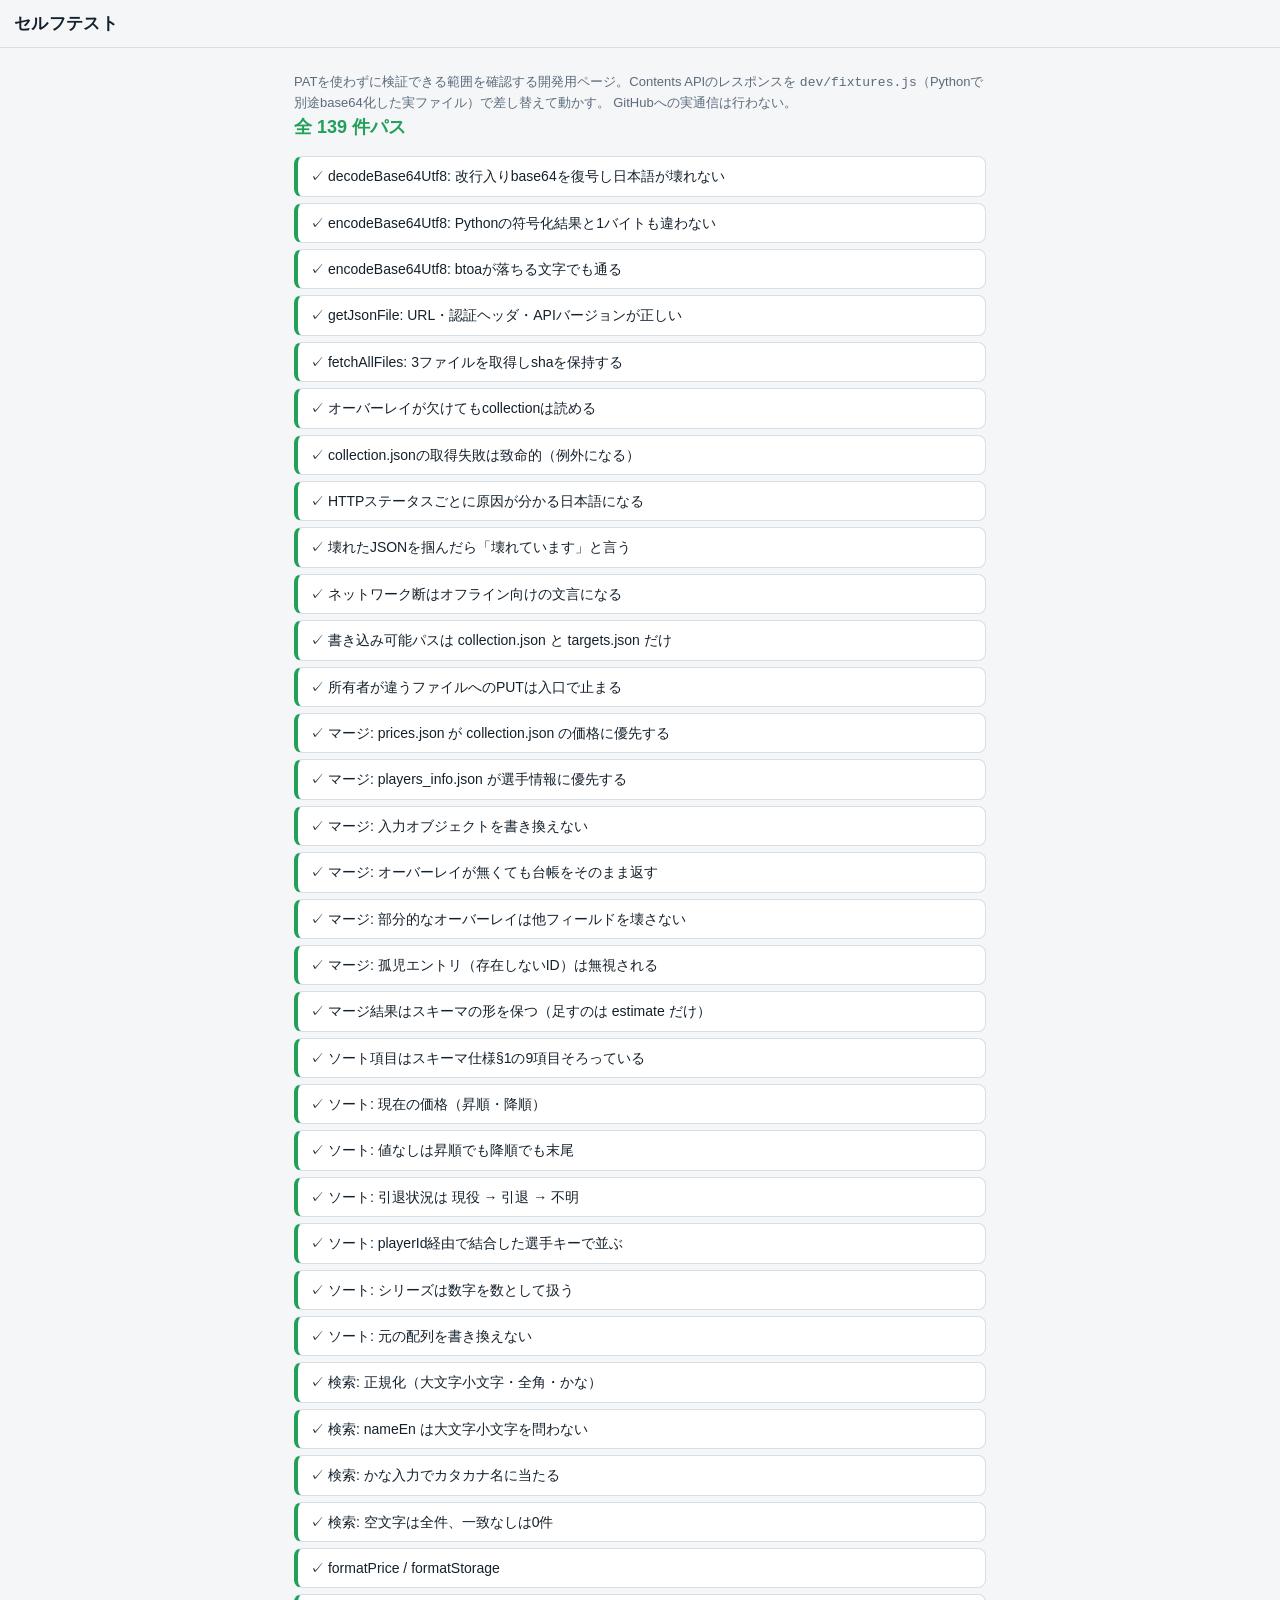
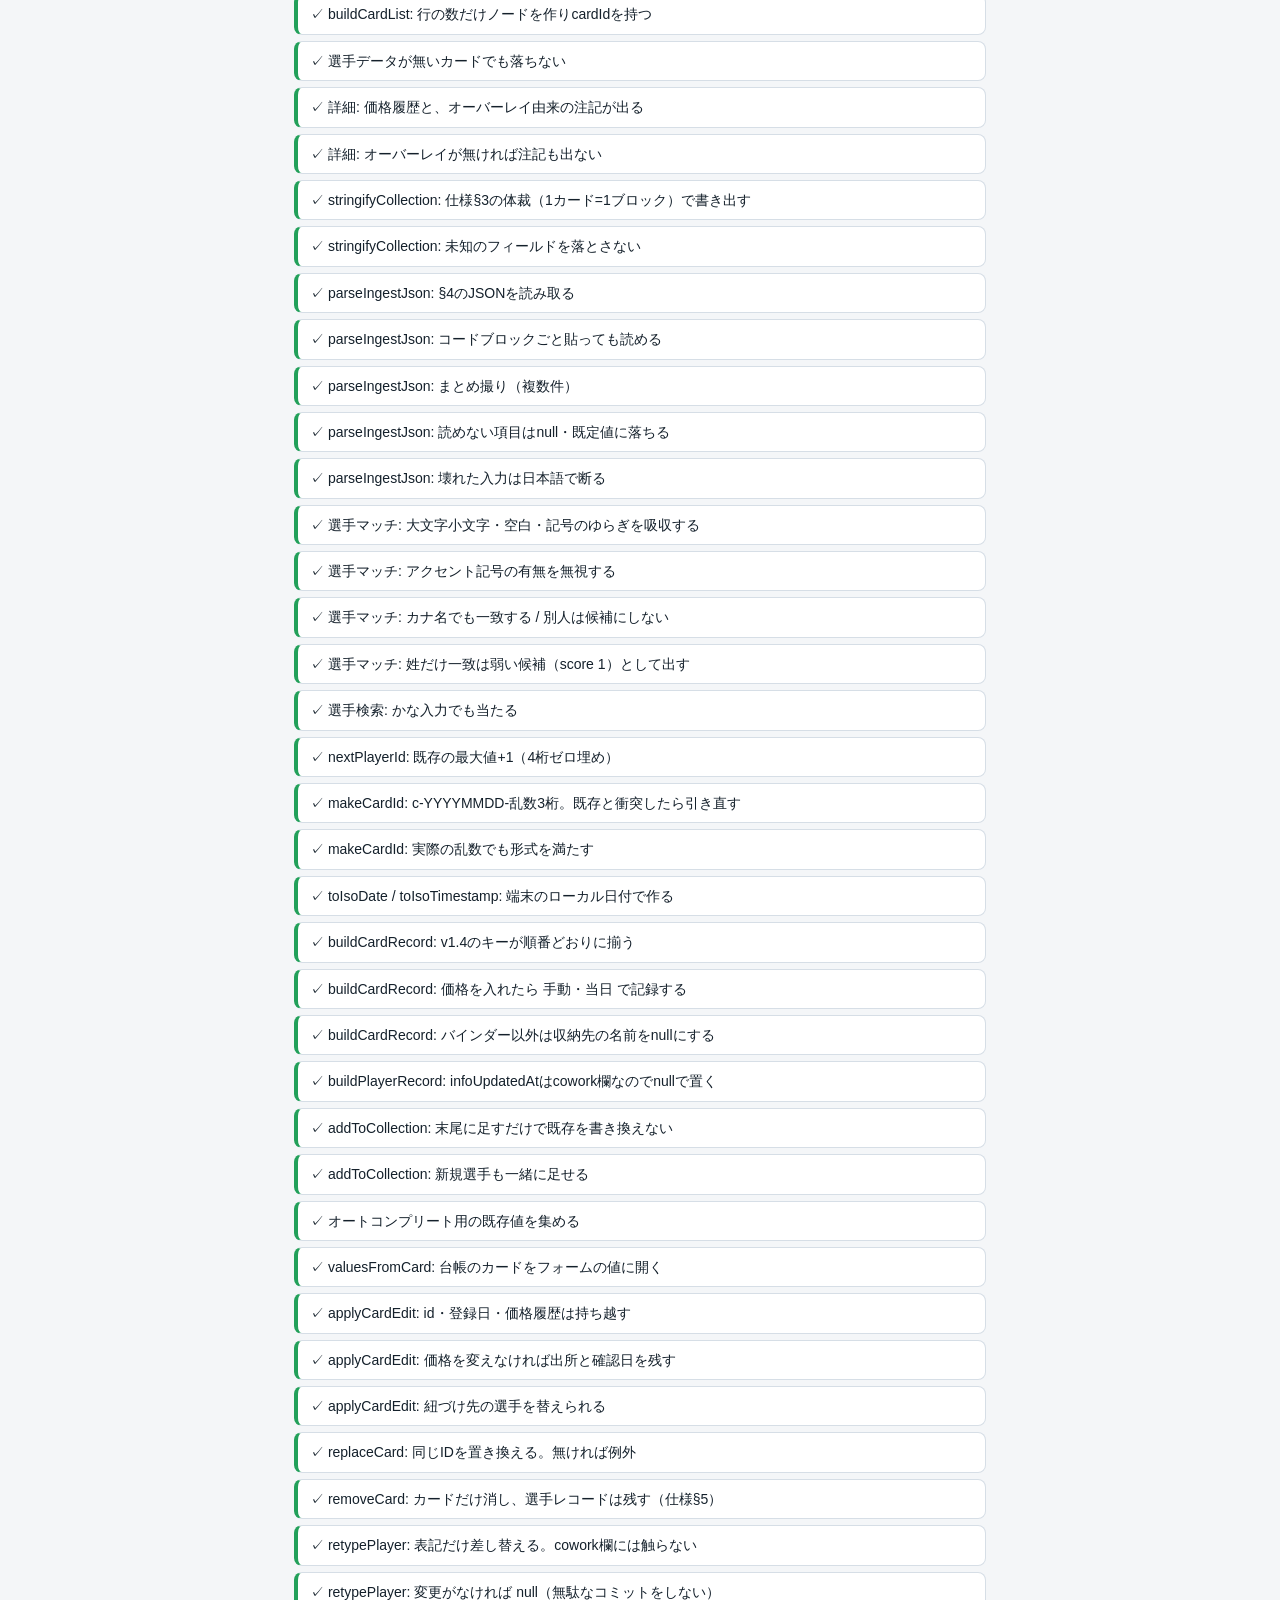
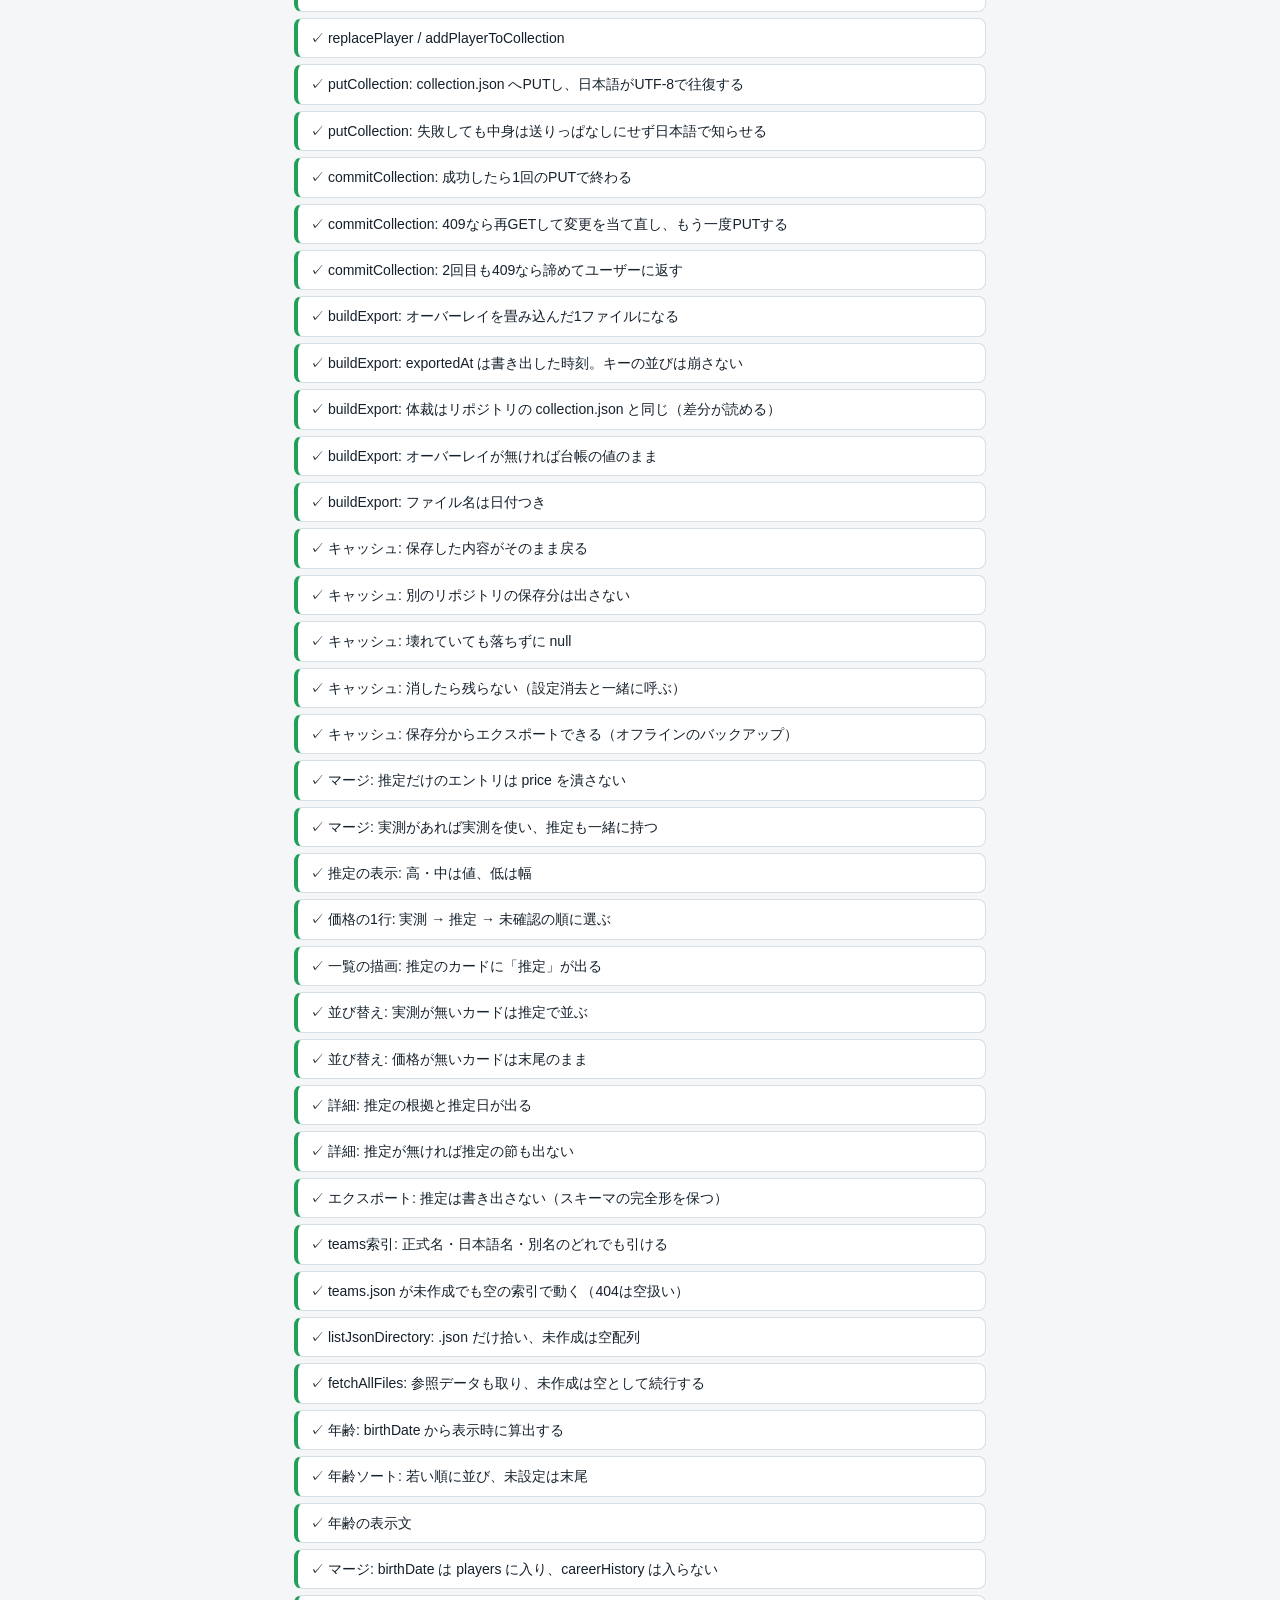
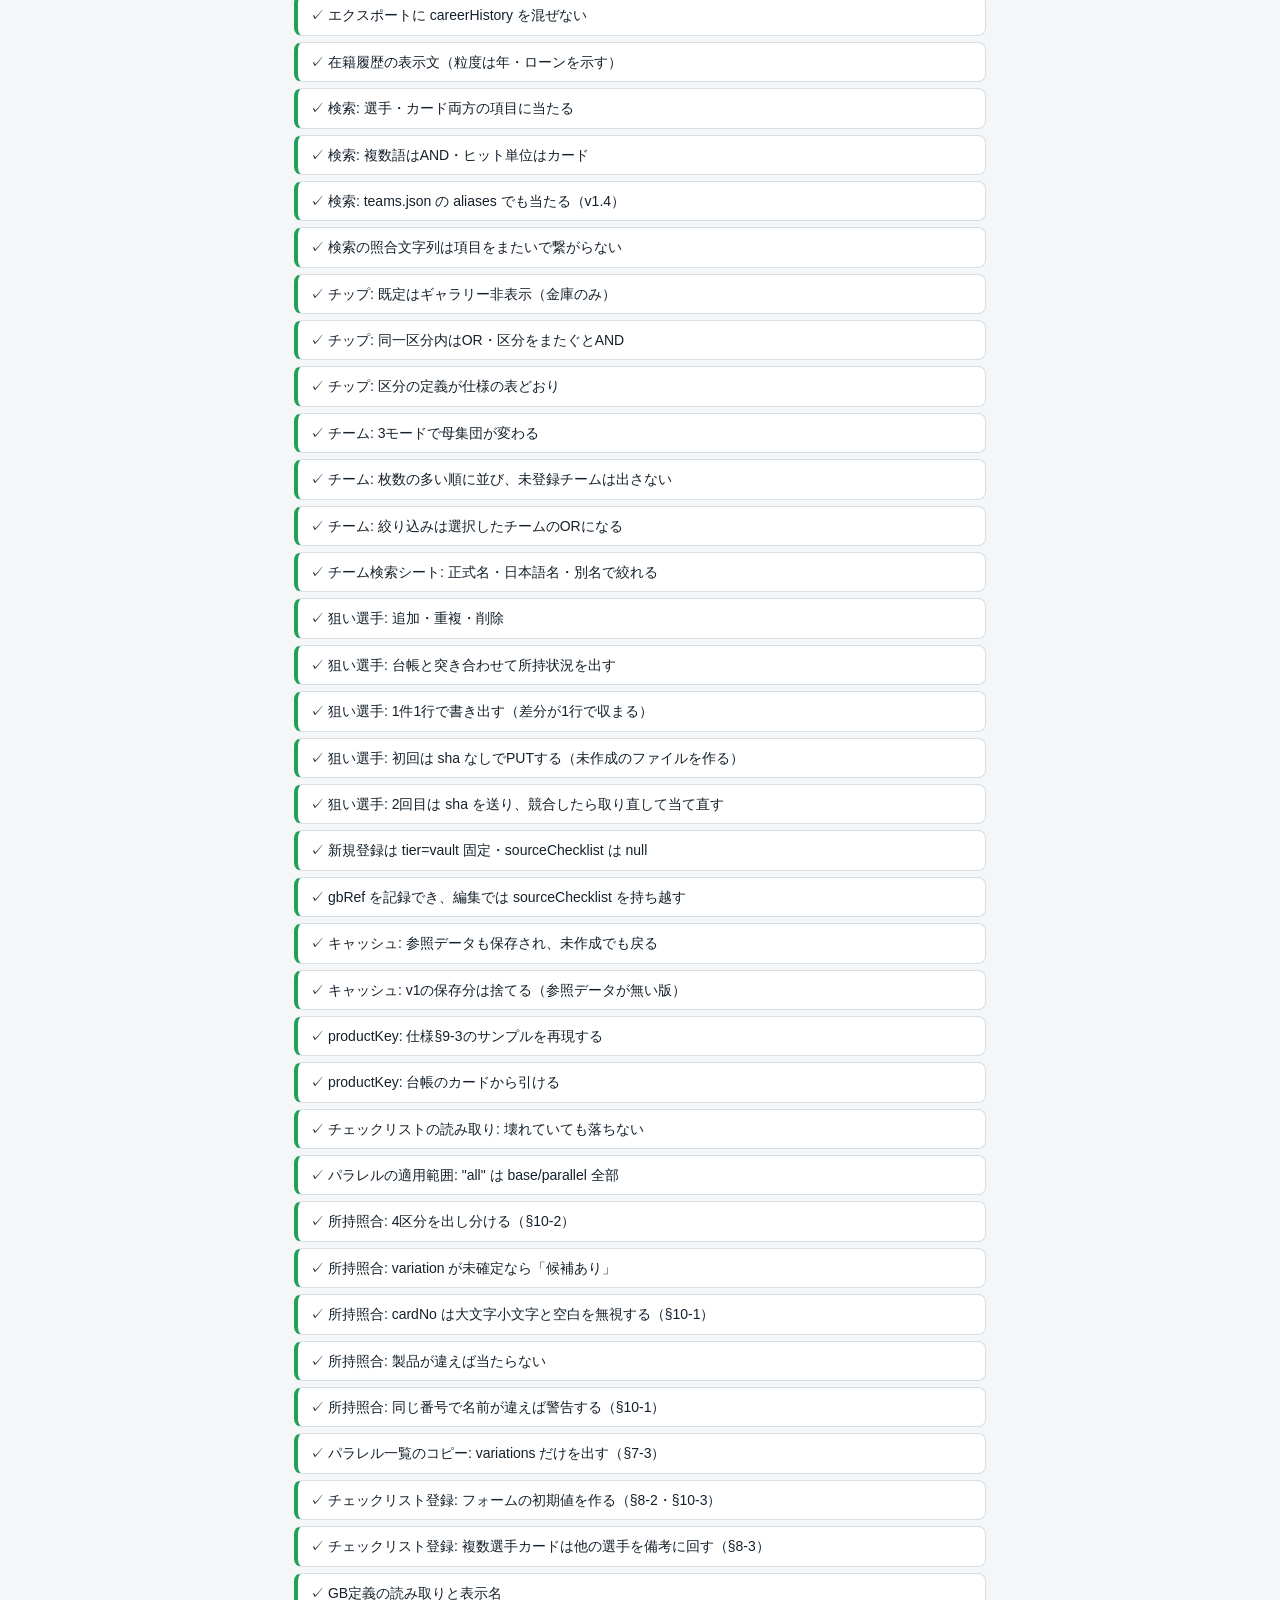
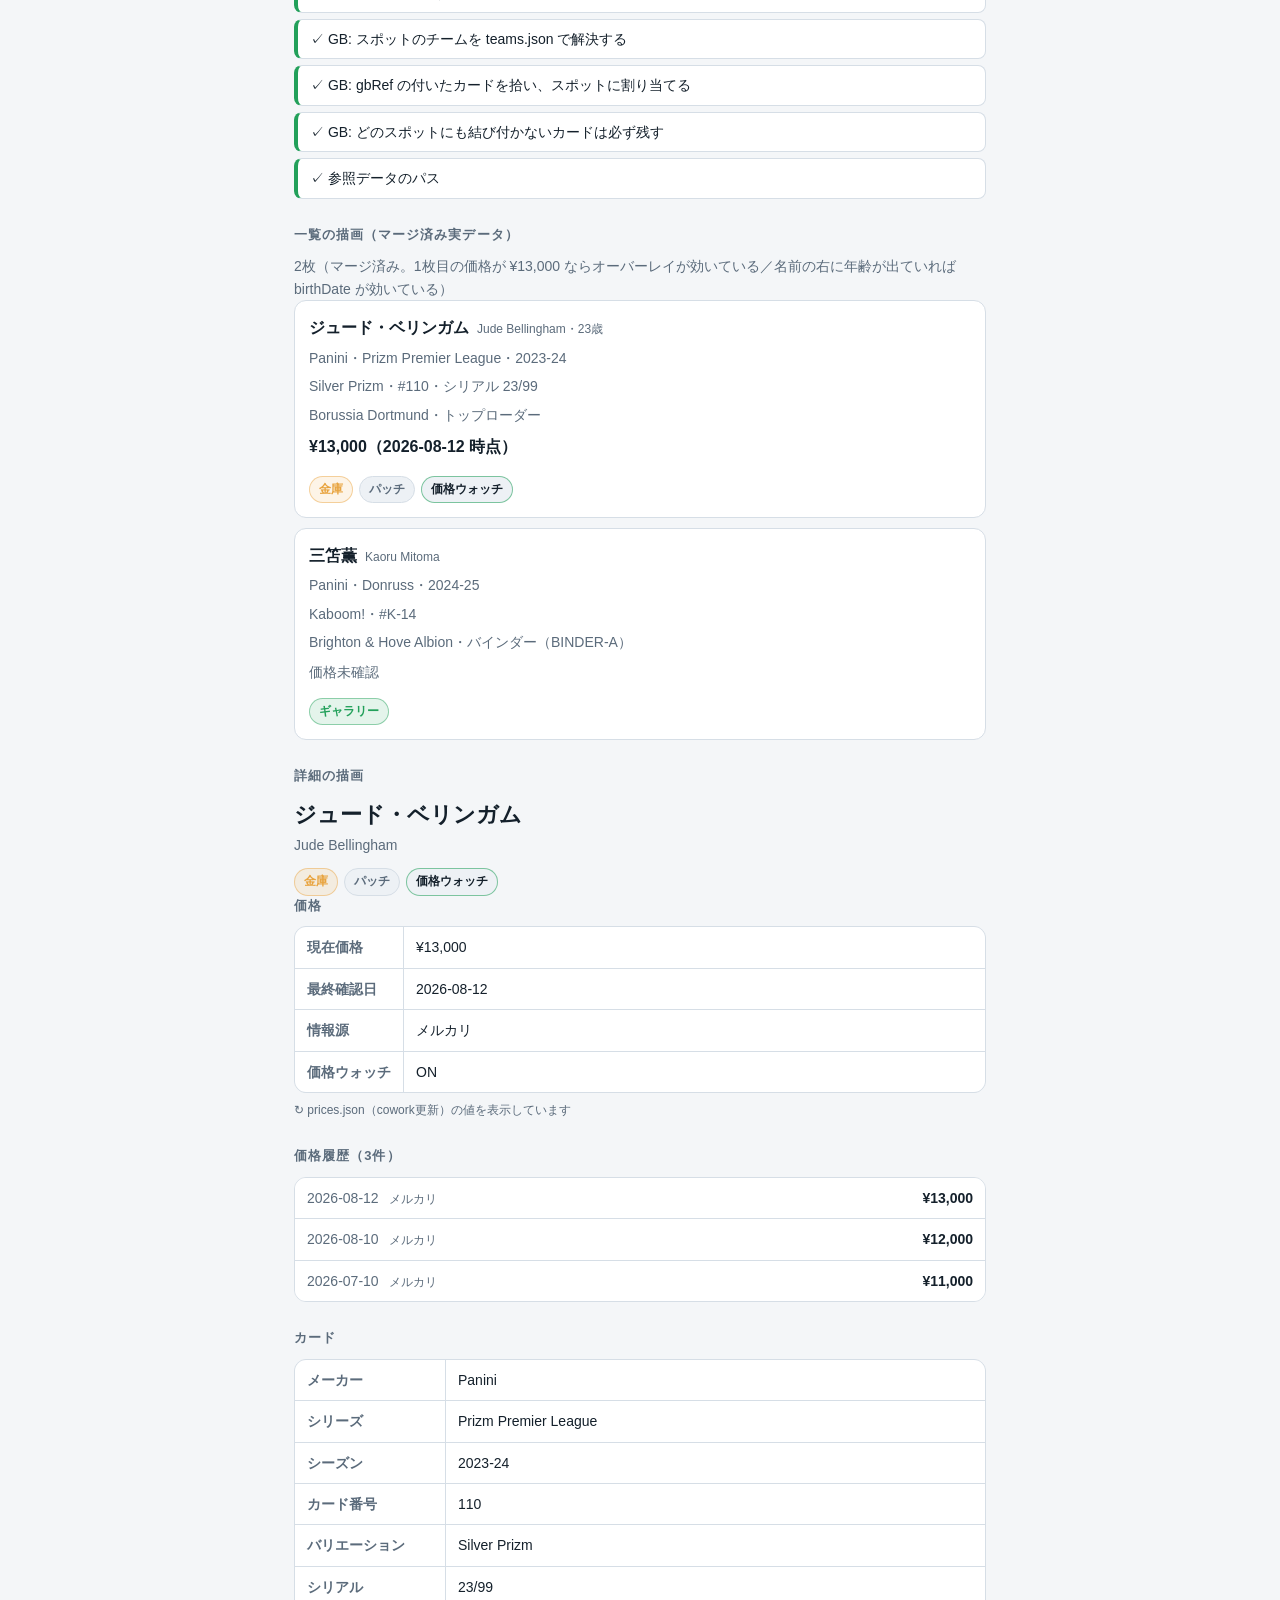
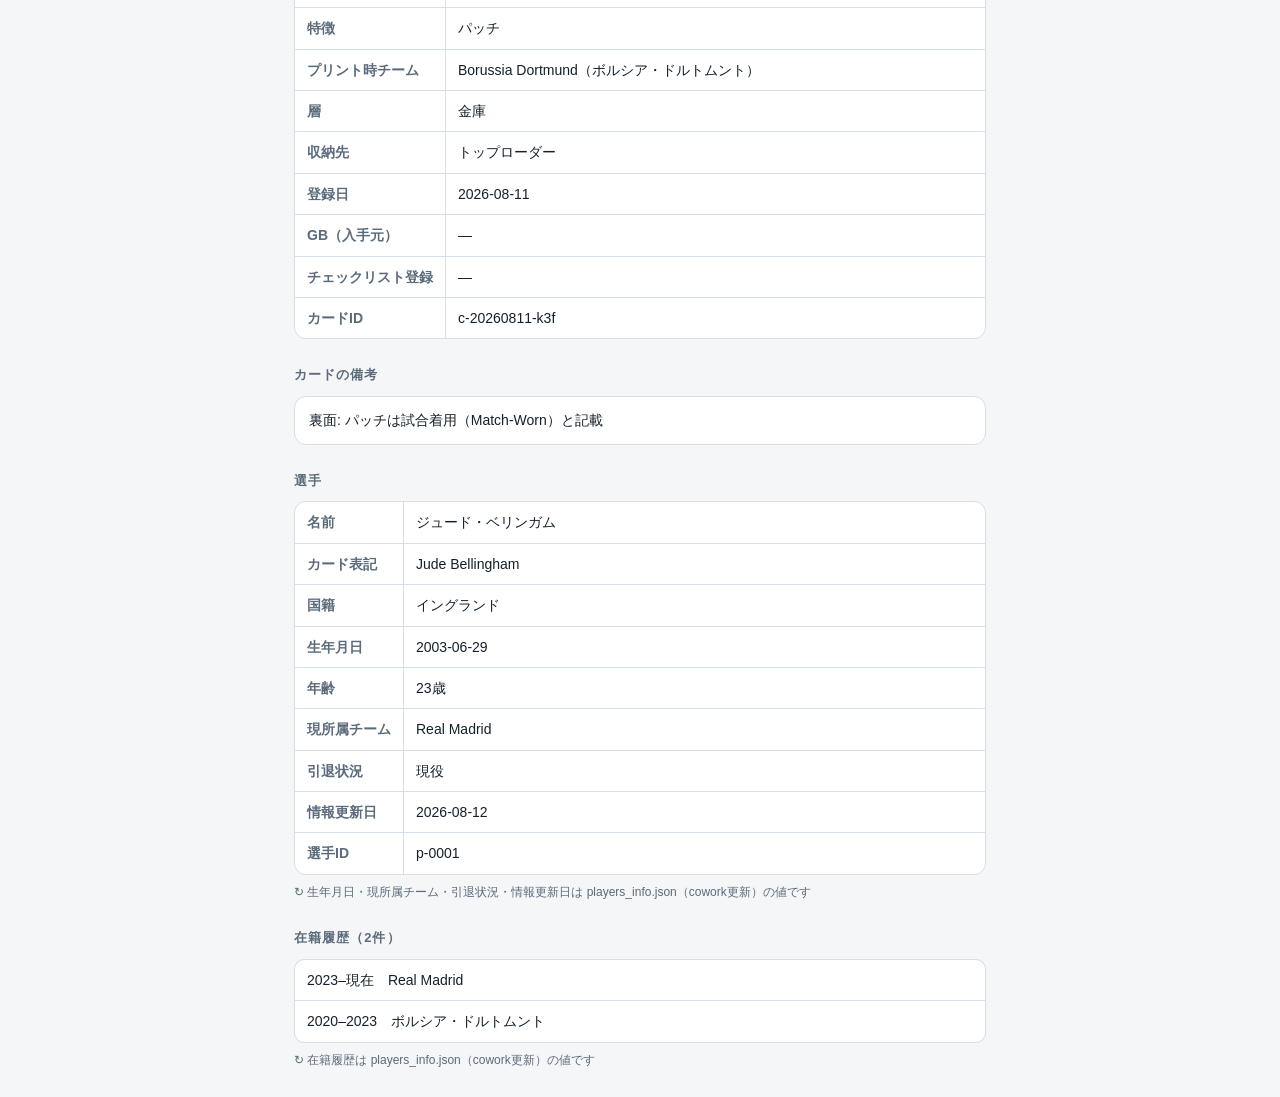
==== commit 32c34238: "feat: 段階3（チェックリスト・所持照合・GB）と推定価格の表示 スキーマ仕様 v1.5 の §9-3 / §9-4 / §9-7 / §10 と、写真判定運用仕様 §7-3 / §8。  推定価" ====
--- a/dev/selftest.html
+++ b/dev/selftest.html
@@ -44,15 +44,27 @@
 import { encodeBase64Utf8, decodeBase64Utf8 } from '../js/base64.js';
 import {
   fetchAllFiles, getJsonFile, putCollection, putJsonText, commitCollection, commitTargets,
-  listJsonDirectory, DATA_FILES, REF_FILES, REF_DIRS, WRITABLE_PATH, WRITABLE_PATHS,
+  listJsonDirectory, checklistPath, gbPath,
+  DATA_FILES, REF_FILES, REF_DIRS, WRITABLE_PATH, WRITABLE_PATHS,
 } from '../js/github.js';
-import { buildCardList, buildDetail, formatPrice, formatStorage, formatAge } from '../js/render.js';
+import {
+  buildCardList, buildDetail, formatPrice, formatStorage, formatAge,
+  formatEstimate, formatYen, priceLine,
+} from '../js/render.js';
 import { mergeCollection } from '../js/merge.js';
 import {
   buildRows, sortRows, filterRows, applyChips, defaultFilters, hasActiveFilters,
-  ageFromBirthDate, searchHaystack, foldText, CHIP_GROUPS, SORT_OPTIONS,
+  ageFromBirthDate, searchHaystack, foldText, effectivePrice, CHIP_GROUPS, SORT_OPTIONS,
 } from '../js/query.js';
 import { matchKey } from '../js/text.js';
+import {
+  productKeyOf, productKeyOfCard, slug, readChecklist, applicableVariations,
+  matchChecklist, cardNoKey, parallelsClipboardText, valuesFromChecklistRow,
+} from '../js/checklist.js';
+import {
+  readGb, spotTeams, cardsFromBreak, assignCardsToSpots,
+  formatLabel, gbStatusLabel, spotTypeLabel,
+} from '../js/gb.js';
 import {
   buildTeamIndex, resolveTeam, teamLabel, teamFacets, searchTeamFacets, teamIdsForRow,
   readTargets, addTarget, removeTarget, describeTargets, formatCareerEntry, TEAM_MODES,
@@ -335,7 +347,7 @@
   assertEqual(sources.cards.size, 0, 'オーバーレイ由来は0件');
 });
 
-await test('マージ結果はv1.2の形を保つ（余計なキーを足さない）', () => {
+await test('マージ結果はスキーマの形を保つ（足すのは estimate だけ）', () => {
   const base = parse('collection.json');
   const { merged } = mergeCollection(base, parse('prices.json'), parse('players_info.json'));
   assertEqual(Object.keys(merged).sort().join(','), Object.keys(base).sort().join(','), 'トップレベルのキー');
@@ -1033,6 +1045,200 @@
   const file = buildExport(restored.collection.json, restored.overlays, EXPORT_DATE);
   assertEqual(file.json.cards.find((c) => c.id === 'c-20260811-k3f').price.current, 13000, '価格');
 }));
+
+/* ========== 推定価格（スキーマ仕様 §9-7） ========== */
+
+/** prices.json を差し替えて、実測あり / 推定のみ(高・低) / どちらも無し を作る。 */
+const PRICES_WITH_ESTIMATES = () => ({
+  schemaVersion: 1,
+  prices: {
+    // 実測あり＋推定あり: 実測を優先する
+    'c-20260811-k3f': {
+      current: 13000,
+      checkedAt: '2026-08-12',
+      source: 'メルカリ',
+      history: [{ date: '2026-08-12', price: 13000, source: 'メルカリ' }],
+      estimate: {
+        value: 12500, low: 9000, high: 17000, confidence: '高',
+        method: 'exact', basis: '同一カードの実測の中央値(11件)', estimatedAt: '2026-11-04',
+      },
+    },
+    // 推定だけ（信頼度 中）: current を持たない
+    'c-20260812-m7q': {
+      estimate: {
+        value: 84000, low: 42000, high: 166000, confidence: '中',
+        method: 'model', basis: '選手基準3500円(販売例25件) × auto 10.0 × <=99 1.51',
+        estimatedAt: '2026-11-04',
+      },
+    },
+  },
+});
+
+/** 信頼度「低」の推定だけを持つ prices.json。 */
+const PRICES_LOW_CONFIDENCE = () => ({
+  schemaVersion: 1,
+  prices: {
+    'c-20260812-m7q': {
+      estimate: {
+        value: 660, low: 150, high: 2900, confidence: '低',
+        method: 'fallback', basis: '選手本人の販売例なし。同製品の他選手41人の下位25%点で代用',
+        estimatedAt: '2026-11-04',
+      },
+    },
+  },
+});
+
+await test('マージ: 推定だけのエントリは price を潰さない', () => {
+  const base = parse('collection.json');
+  // 台帳に手入力の価格が入っているカードを用意する
+  const withManual = {
+    ...base,
+    cards: base.cards.map((card) => (card.id === 'c-20260812-m7q'
+      ? { ...card, price: { current: 500, checkedAt: '2026-08-12', source: '手動' } }
+      : card)),
+  };
+
+  const { merged } = mergeCollection(withManual, PRICES_WITH_ESTIMATES(), parse('players_info.json'));
+  const card = merged.cards.find((c) => c.id === 'c-20260812-m7q');
+
+  // 以前は {current: null, checkedAt: null, source: null} で上書きされていた
+  assertEqual(card.price.current, 500, '台帳の実測が残る');
+  assertEqual(card.price.source, '手動', '情報源も残る');
+  assertEqual(card.estimate.value, 84000, '推定は別フィールドで載る');
+  assertEqual(card.estimate.confidence, '中', '信頼度');
+});
+
+await test('マージ: 実測があれば実測を使い、推定も一緒に持つ', () => {
+  const { merged, sources } = mergeCollection(
+    parse('collection.json'), PRICES_WITH_ESTIMATES(), parse('players_info.json'));
+  const card = merged.cards.find((c) => c.id === 'c-20260811-k3f');
+
+  assertEqual(card.price.current, 13000, '実測');
+  assertEqual(card.priceHistory.length, 1, '履歴');
+  assertEqual(card.estimate.value, 12500, '推定も載る');
+  assertEqual(sources.cards.has('c-20260811-k3f'), true, 'オーバーレイ由来');
+  // 推定だけのカードもオーバーレイ由来として印を付ける
+  assertEqual(sources.cards.has('c-20260812-m7q'), true, '推定だけでも印が付く');
+});
+
+await test('推定の表示: 高・中は値、低は幅', () => {
+  assertEqual(formatEstimate({ value: 84000, low: 42000, high: 166000, confidence: '高' }),
+    '¥84,000', '高は値');
+  assertEqual(formatEstimate({ value: 84000, low: 42000, high: 166000, confidence: '中' }),
+    '¥84,000', '中は値');
+  assertEqual(formatEstimate({ value: 660, low: 150, high: 2900, confidence: '低' }),
+    '¥150〜¥2,900', '低は幅');
+  // 幅を出せない低信頼は、やむをえず値を出す
+  assertEqual(formatEstimate({ value: 660, confidence: '低' }), '¥660', '幅が無い低信頼');
+  assertEqual(formatEstimate(null), null, '推定なし');
+  assertEqual(formatEstimate({}), null, '中身が無い');
+});
+
+await test('価格の1行: 実測 → 推定 → 未確認の順に選ぶ', () => {
+  const measured = priceLine({
+    price: { current: 13000, checkedAt: '2026-08-12' },
+    estimate: { value: 12500, confidence: '高' },
+  });
+  assertEqual(measured.kind, 'measured', '実測を優先');
+  assertEqual(measured.text, '¥13,000（2026-08-12 時点）', '実測の文面');
+
+  const estimated = priceLine({ price: null, estimate: { value: 84000, confidence: '中' } });
+  assertEqual(estimated.kind, 'estimate', '推定');
+  assertEqual(estimated.text, '推定 ¥84,000', '「推定」と明示する');
+
+  const low = priceLine({ estimate: { value: 660, low: 150, high: 2900, confidence: '低' } });
+  assertEqual(low.text, '推定 ¥150〜¥2,900', '低信頼は幅');
+
+  const none = priceLine({ price: null });
+  assertEqual(none.kind, 'none', 'どちらも無し');
+  assertEqual(none.text, '価格未確認', '未確認の文面');
+});
+
+await test('一覧の描画: 推定のカードに「推定」が出る', () => {
+  const { merged, career } = mergeCollection(
+    parse('collection.json'), PRICES_WITH_ESTIMATES(), parse('players_info.json'));
+  const rows = buildRows(merged, career);
+  const nodes = buildCardList(rows);
+
+  const texts = nodes.map((node) => node.querySelector('.card__price').textContent);
+  assert(texts.includes('¥13,000（2026-08-12 時点）'), '実測のカード');
+  assert(texts.includes('推定 ¥84,000'), '推定のカード');
+
+  const estimateNode = nodes.find((node) => node.querySelector('.card__price--estimate'));
+  assert(estimateNode, '推定には専用のクラスが付く');
+});
+
+await test('並び替え: 実測が無いカードは推定で並ぶ', () => {
+  const { merged } = mergeCollection(
+    parse('collection.json'), PRICES_WITH_ESTIMATES(), parse('players_info.json'));
+  const rows = buildRows(merged);
+
+  assertEqual(effectivePrice(rows.find((r) => r.card.id === 'c-20260811-k3f').card).source,
+    'measured', '実測のカード');
+  assertEqual(effectivePrice(rows.find((r) => r.card.id === 'c-20260812-m7q').card).value,
+    84000, '推定の値で並ぶ');
+
+  // 推定84,000 > 実測13,000 なので、降順では推定のカードが先に来る
+  const desc = sortRows(rows, 'price', true);
+  assertEqual(desc[0].card.id, 'c-20260812-m7q', '降順の先頭');
+
+  // 低信頼でも並べるのは value（幅の真ん中ではない）
+  const { merged: lowMerged } = mergeCollection(
+    parse('collection.json'), PRICES_LOW_CONFIDENCE(), parse('players_info.json'));
+  const lowRow = buildRows(lowMerged).find((r) => r.card.id === 'c-20260812-m7q');
+  assertEqual(effectivePrice(lowRow.card).value, 660, '低信頼は value で並べる');
+});
+
+await test('並び替え: 価格が無いカードは末尾のまま', () => {
+  const { merged } = mergeCollection(parse('collection.json'), null, parse('players_info.json'));
+  const rows = buildRows(merged);
+  const withoutPrice = rows.filter((row) => effectivePrice(row.card).value === null);
+  assert(withoutPrice.length > 0, '価格の無いカードが無い（前提が崩れている）');
+
+  for (const desc of [false, true]) {
+    const sorted = sortRows(rows, 'price', desc);
+    assertEqual(effectivePrice(sorted[sorted.length - 1].card).value, null,
+      `${desc ? '降順' : '昇順'}でも末尾`);
+  }
+});
+
+await test('詳細: 推定の根拠と推定日が出る', () => {
+  const { merged, sources, career } = mergeCollection(
+    parse('collection.json'), PRICES_LOW_CONFIDENCE(), parse('players_info.json'));
+  const rows = buildRows(merged, career);
+  const node = buildDetail(rows.find((r) => r.card.id === 'c-20260812-m7q'), sources, null);
+  const text = node.textContent;
+
+  assert(text.includes('推定価格'), '推定の節が出る');
+  assert(text.includes('¥150〜¥2,900'), '低信頼は幅で出る');
+  assert(text.includes('低'), '信頼度');
+  assert(text.includes('同製品の他選手で代用'), '出し方（method）');
+  assert(text.includes('下位25%点で代用'), '根拠（basis）');
+  assert(text.includes('2026-11-04'), '推定日');
+});
+
+await test('詳細: 推定が無ければ推定の節も出ない', () => {
+  const { merged, sources } = mergeCollection(
+    parse('collection.json'), parse('prices.json'), parse('players_info.json'));
+  const rows = buildRows(merged);
+  const node = buildDetail(rows.find((r) => r.card.id === 'c-20260811-k3f'), sources, null);
+  assert(!node.textContent.includes('推定価格'), '推定の節が出てしまっている');
+});
+
+await test('エクスポート: 推定は書き出さない（スキーマの完全形を保つ）', () => {
+  const file = buildExport(parse('collection.json'), {
+    prices: PRICES_WITH_ESTIMATES(), playersInfo: parse('players_info.json'),
+  }, EXPORT_DATE);
+
+  assert(!file.text.includes('estimate'), 'エクスポートに estimate が出ている');
+  // 実測はこれまでどおり畳み込む
+  assertEqual(file.json.cards.find((c) => c.id === 'c-20260811-k3f').price.current, 13000, '実測');
+  // 推定だけのカードは台帳の価格のまま
+  assertEqual(file.json.cards.find((c) => c.id === 'c-20260812-m7q').price, null, '推定だけなら台帳のまま');
+  for (const card of file.json.cards) {
+    assert(!('estimate' in card), `${card.id} に estimate が残っている`);
+  }
+});
 
 /* ========== 参照データ（段階2-B / スキーマ仕様 §9） ========== */
 
@@ -1520,6 +1726,290 @@
   assertEqual(loadSnapshot(SETTINGS), null, '古い版は使わない');
 }));
 
+/* ========== チェックリストと所持照合（段階3 / スキーマ仕様 §9-3・§10） ========== */
+
+await test('productKey: 仕様§9-3のサンプルを再現する', () => {
+  // series が maker で始まるときは maker を重ねない
+  assertEqual(productKeyOf('Topps', 'Topps Chrome UEFA Club Competitions', '2025-26'),
+    '2025-26-topps-chrome-uefa-club-competitions', '仕様のサンプル');
+  // 重ならないときは maker を挟む
+  assertEqual(productKeyOf('Panini', 'Prizm Premier League', '2023-24'),
+    '2023-24-panini-prizm-premier-league', 'makerを挟む');
+  assertEqual(productKeyOf('Futera', 'Club Unique FC Barcelona', '2025-26'),
+    '2025-26-futera-club-unique-fc-barcelona', '別メーカー');
+  // series と maker が同じなら1回だけ
+  assertEqual(productKeyOf('Panini', 'Panini', '2023'), '2023-panini', '同じ名前');
+
+  // 記号・大文字・アクセントは落とす
+  assertEqual(productKeyOf('Topps', 'Mérito & Co.', '2024-25'), '2024-25-topps-merito-co', '記号とアクセント');
+  assertEqual(slug('  Gold  Refractor /50 '), 'gold-refractor-50', 'slug');
+
+  // season か series が無いと作れない（§10-1）
+  assertEqual(productKeyOf('Topps', 'Chrome', null), null, 'seasonなし');
+  assertEqual(productKeyOf('Topps', 'Chrome', ''), null, 'season空');
+  assertEqual(productKeyOf('Topps', null, '2025-26'), null, 'seriesなし');
+});
+
+await test('productKey: 台帳のカードから引ける', () => {
+  const cards = parse('collection.json').cards;
+  assertEqual(productKeyOfCard(cards.find((c) => c.id === 'c-20260811-k3f')),
+    '2023-24-panini-prizm-premier-league', '1枚目');
+  assertEqual(productKeyOfCard({ maker: 'Topps', series: 'Chrome', season: null }), null, 'seasonなし');
+});
+
+/** fixture の1枚目（Prizm Premier League #110 Silver Prizm）に合わせたチェックリスト。 */
+const CHECKLIST_SAMPLE = {
+  schemaVersion: 2,
+  productKey: '2023-24-panini-prizm-premier-league',
+  maker: 'Panini',
+  series: 'Prizm Premier League',
+  season: '2023-24',
+  coverage: 'full',
+  cardsCoverage: 'partial',
+  confirmedAt: '2026-11-05',
+  sources: ['https://example.invalid/checklist'],
+  variations: [
+    { name: 'Base', category: 'base', denominator: 'none' },
+    { name: 'Silver Prizm', category: 'parallel', denominator: 'none' },
+    { name: 'Gold Prizm', category: 'parallel', denominator: 10 },
+    { name: 'Kaboom!', category: 'insert', denominator: 'none' },
+  ],
+  cards: [
+    // 所持（#110 Silver Prizm を持っている）
+    { cardNo: '110', nameEn: 'Jude Bellingham', team: 'Borussia Dortmund', kind: 'base', parallels: 'all', features: [] },
+    // 未所持
+    { cardNo: '200', nameEn: 'Bukayo Saka', team: 'Arsenal', kind: 'base', parallels: 'all', features: [] },
+    // 複数選手カード
+    {
+      cardNo: 'DUO-1', nameEn: 'Jude Bellingham', nameEnOthers: ['Bukayo Saka'],
+      team: 'Arsenal', kind: 'auto', parallels: ['Base', 'Gold Prizm'], features: ['auto'],
+      notes: 'デュアルオート',
+    },
+  ],
+};
+
+await test('チェックリストの読み取り: 壊れていても落ちない', () => {
+  const checklist = readChecklist(CHECKLIST_SAMPLE);
+  assertEqual(checklist.variations.length, 4, 'パラレル');
+  assertEqual(checklist.cards.length, 3, 'カード');
+
+  const empty = readChecklist(null);
+  assertEqual(empty.variations.length, 0, '中身なし');
+  assertEqual(empty.cardsCoverage, 'none', 'cards[]が無ければ none');
+
+  // 名前の無いパラレル・番号の無いカードは落とす
+  const broken = readChecklist({ variations: [{ name: '' }, { name: 'A' }], cards: [{ nameEn: 'x' }] });
+  assertEqual(broken.variations.length, 1, '名前のあるパラレルだけ');
+  assertEqual(broken.cards.length, 0, '番号のないカードは落とす');
+});
+
+await test('パラレルの適用範囲: "all" は base/parallel 全部', () => {
+  const checklist = readChecklist(CHECKLIST_SAMPLE);
+  const [base, , duo] = checklist.cards;
+
+  // "all" は category が base / parallel のものだけ（insert の Kaboom! は入らない）
+  assertEqual(applicableVariations(checklist, base).join(','), 'Base,Silver Prizm,Gold Prizm', '"all"');
+  // オート・インサートは個別に列挙したものをそのまま使う
+  assertEqual(applicableVariations(checklist, duo).join(','), 'Base,Gold Prizm', '列挙');
+  assertEqual(applicableVariations(checklist, { parallels: [] }).length, 0, '空');
+});
+
+await test('所持照合: 4区分を出し分ける（§10-2）', () => {
+  const checklist = readChecklist(CHECKLIST_SAMPLE);
+  const { merged } = mergeCollection(parse('collection.json'), null, null);
+  const rows = buildRows(merged);
+
+  const { entries, counts } = matchChecklist(checklist, rows);
+
+  // #110 は Silver Prizm を持っている → 行としては「所持」
+  const owned = entries.find((entry) => entry.row.cardNo === '110');
+  assertEqual(owned.match.status, 'owned', '#110');
+  assertEqual(owned.match.byVariation.find((v) => v.name === 'Silver Prizm').status, 'owned', '持っているパラレル');
+  assertEqual(owned.match.byVariation.find((v) => v.name === 'Base').status, 'otherParallel', '別のパラレル');
+  assertEqual(owned.match.byVariation.find((v) => v.name === 'Gold Prizm').status, 'otherParallel', '別のパラレル2');
+
+  // #200 は1枚も持っていない
+  assertEqual(entries.find((entry) => entry.row.cardNo === '200').match.status, 'missing', '#200');
+  assertEqual(entries.find((entry) => entry.row.cardNo === 'DUO-1').match.status, 'missing', 'DUO-1');
+
+  assertEqual(counts.owned, 1, '所持の件数');
+  assertEqual(counts.missing, 2, '未所持の件数');
+});
+
+await test('所持照合: variation が未確定なら「候補あり」', () => {
+  const base = parse('collection.json');
+  const undecided = {
+    ...base,
+    cards: base.cards.map((card) => (card.id === 'c-20260811-k3f' ? { ...card, variation: '' } : card)),
+  };
+  const checklist = readChecklist(CHECKLIST_SAMPLE);
+  const { entries } = matchChecklist(checklist, buildRows(mergeCollection(undecided, null, null).merged));
+
+  const entry = entries.find((item) => item.row.cardNo === '110');
+  assertEqual(entry.match.status, 'candidate', '行のまとめ');
+  for (const variation of entry.match.byVariation) {
+    assertEqual(variation.status, 'candidate', `${variation.name}`);
+  }
+});
+
+await test('所持照合: cardNo は大文字小文字と空白を無視する（§10-1）', () => {
+  assertEqual(cardNoKey(' ca-dr '), 'ca-dr', '前後の空白');
+  assertEqual(cardNoKey('CA DR'), 'cadr', '途中の空白');
+  assertEqual(cardNoKey('Ca-Dr'), 'ca-dr', '大文字小文字');
+  // ハイフンは消さない（CA-DR と CADR は別のカード番号）
+  assert(cardNoKey('CA-DR') !== cardNoKey('CADR'), 'ハイフンは残す');
+
+  const base = parse('collection.json');
+  const spaced = {
+    ...base,
+    cards: base.cards.map((card) => (card.id === 'c-20260811-k3f' ? { ...card, cardNo: ' 110 ' } : card)),
+  };
+  const { entries } = matchChecklist(
+    readChecklist(CHECKLIST_SAMPLE), buildRows(mergeCollection(spaced, null, null).merged));
+  assertEqual(entries.find((item) => item.row.cardNo === '110').match.status, 'owned', '空白入りでも当たる');
+});
+
+await test('所持照合: 製品が違えば当たらない', () => {
+  const other = { ...CHECKLIST_SAMPLE, season: '2024-25', productKey: '2024-25-panini-prizm-premier-league' };
+  const { merged } = mergeCollection(parse('collection.json'), null, null);
+  const { counts } = matchChecklist(readChecklist(other), buildRows(merged));
+  assertEqual(counts.missing, 3, '全部未所持');
+});
+
+await test('所持照合: 同じ番号で名前が違えば警告する（§10-1）', () => {
+  const wrongName = { ...CHECKLIST_SAMPLE, cards: [{ ...CHECKLIST_SAMPLE.cards[0], nameEn: 'Someone Else' }] };
+  const { merged } = mergeCollection(parse('collection.json'), null, null);
+  const { entries } = matchChecklist(readChecklist(wrongName), buildRows(merged));
+  assertEqual(entries[0].match.nameMismatch, true, '名前違い');
+
+  const { entries: ok } = matchChecklist(readChecklist(CHECKLIST_SAMPLE), buildRows(merged));
+  assertEqual(ok.find((item) => item.row.cardNo === '110').match.nameMismatch, false, '名前が合っていれば出さない');
+});
+
+await test('パラレル一覧のコピー: variations だけを出す（§7-3）', () => {
+  const text = parallelsClipboardText(readChecklist(CHECKLIST_SAMPLE));
+  const json = JSON.parse(text);
+  assertEqual(json.variations.length, 4, 'パラレル');
+  assertEqual(json.productKey, '2023-24-panini-prizm-premier-league', 'productKey');
+  assert(!('cards' in json), 'cards[] は入れない（判定チャットに貼るのはパラレルだけ）');
+});
+
+await test('チェックリスト登録: フォームの初期値を作る（§8-2・§10-3）', () => {
+  const checklist = readChecklist(CHECKLIST_SAMPLE);
+  const { values, sourceChecklist } = valuesFromChecklistRow(checklist, checklist.cards[0], 'Gold Prizm');
+
+  assertEqual(values.maker, 'Panini', 'メーカー');
+  assertEqual(values.series, 'Prizm Premier League', 'シリーズ');
+  assertEqual(values.season, '2023-24', 'シーズン');
+  assertEqual(values.cardNo, '110', 'カード番号');
+  assertEqual(values.variation, 'Gold Prizm', '選んだパラレル');
+  assertEqual(values.teamOnCard, 'Borussia Dortmund', 'チーム');
+  assertEqual(values.tier, 'vault', '層は金庫固定');
+  assertEqual(values.priceWatch, true, '価格ウォッチは既定ON');
+  assertEqual(values.serial, '', 'シリアルはユーザーが入れる');
+  assertEqual(sourceChecklist.productKey, '2023-24-panini-prizm-premier-league', '出自');
+  assertEqual(sourceChecklist.cardNo, '110', '出自のカード番号');
+});
+
+await test('チェックリスト登録: 複数選手カードは他の選手を備考に回す（§8-3）', () => {
+  const checklist = readChecklist(CHECKLIST_SAMPLE);
+  const duo = checklist.cards.find((card) => card.cardNo === 'DUO-1');
+  const { values } = valuesFromChecklistRow(checklist, duo, 'Base');
+
+  assert(values.notes.includes('デュアルオート'), 'チェックリストの備考');
+  assert(values.notes.includes('他の選手: Bukayo Saka'), '他の選手');
+  assertEqual(values.features.join(','), 'auto', '特徴');
+});
+
+/* ========== GB定義（段階3 / スキーマ仕様 §9-4） ========== */
+
+const GB_SAMPLE = {
+  schemaVersion: 1,
+  breakId: 'BLZ_2026-09-05_Test',
+  breaker: 'BLEZASIA',
+  productKey: '2023-24-panini-prizm-premier-league',
+  format: 'pyt',
+  boxes: 12,
+  date: '2026-09-05',
+  spots: [
+    {
+      spotId: 'BVB', name: 'Borussia Dortmund', type: 'team', priceYen: 3900,
+      teamIds: ['borussia-dortmund'], playersEn: ['Jude Bellingham'],
+    },
+    {
+      spotId: 'OTHER', name: 'Nowhere United', type: 'team', priceYen: 1000,
+      teamIds: ['nowhere-united'], playersEn: [],
+    },
+  ],
+  status: 'evaluated',
+  evalReport: 'FCGB/breaks/BLZ_2026-09-05_Test/output/report.md',
+};
+
+await test('GB定義の読み取りと表示名', () => {
+  const gb = readGb(GB_SAMPLE);
+  assertEqual(gb.spots.length, 2, 'スポット');
+  assertEqual(formatLabel(gb.format), 'PYT（チーム選択）', '形式');
+  assertEqual(gbStatusLabel(gb.status), '検討のみ', '状態');
+  assertEqual(spotTypeLabel('team'), 'チーム', '種別');
+  // 知らない値はそのまま見せる（黙って消さない）
+  assertEqual(formatLabel('hobby_full_case'), 'hobby_full_case', '知らない形式');
+  assertEqual(readGb(null).spots.length, 0, '中身なし');
+});
+
+await test('GB: スポットのチームを teams.json で解決する', () => {
+  const gb = readGb(GB_SAMPLE);
+  const known = spotTeams(TEAM_INDEX, gb.spots[0]);
+  assertEqual(known[0].label, 'ボルシア・ドルトムント', '日本語名');
+  assertEqual(known[0].known, true, '解決できた');
+
+  // teams.json に無いIDは、そのまま出して「解決できていない」と分かるようにする
+  const unknown = spotTeams(TEAM_INDEX, gb.spots[1]);
+  assertEqual(unknown[0].label, 'nowhere-united', 'IDのまま');
+  assertEqual(unknown[0].known, false, '解決できていない');
+});
+
+await test('GB: gbRef の付いたカードを拾い、スポットに割り当てる', () => {
+  const base = parse('collection.json');
+  const withGb = {
+    ...base,
+    cards: base.cards.map((card) => (card.id === 'c-20260811-k3f'
+      ? { ...card, gbRef: 'BLZ_2026-09-05_Test' }
+      : { ...card, gbRef: null })),
+  };
+  const rows = buildRows(mergeCollection(withGb, null, null).merged);
+  const gb = readGb(GB_SAMPLE);
+
+  assertEqual(cardsFromBreak(gb.breakId, rows).length, 1, 'このGBのカード');
+  assertEqual(cardsFromBreak('ほかのGB', rows).length, 0, '別のGB');
+
+  const { spots, unassigned } = assignCardsToSpots(gb, TEAM_INDEX, rows);
+  // プリント時チームが Borussia Dortmund なので BVB のスポットに付く
+  assertEqual(spots[0].rows.length, 1, 'チームで割り当て');
+  assertEqual(spots[0].rows[0].card.id, 'c-20260811-k3f', 'そのカード');
+  assertEqual(spots[1].rows.length, 0, '別のスポット');
+  assertEqual(unassigned.length, 0, '取りこぼしなし');
+});
+
+await test('GB: どのスポットにも結び付かないカードは必ず残す', () => {
+  const base = parse('collection.json');
+  // 2枚目（Brighton）は GB_SAMPLE のどのスポットにも当たらない
+  const withGb = {
+    ...base,
+    cards: base.cards.map((card) => ({ ...card, gbRef: 'BLZ_2026-09-05_Test' })),
+  };
+  const rows = buildRows(mergeCollection(withGb, null, null).merged);
+  const { unassigned } = assignCardsToSpots(readGb(GB_SAMPLE), TEAM_INDEX, rows);
+
+  assertEqual(unassigned.length, 1, '割り当てられなかったカード');
+  assertEqual(unassigned[0].card.id, 'c-20260812-m7q', 'そのカード');
+});
+
+await test('参照データのパス', () => {
+  assertEqual(checklistPath('2023-24-panini-prizm-premier-league'),
+    'checklists/2023-24-panini-prizm-premier-league.json', 'チェックリスト');
+  assertEqual(gbPath('BLZ_2026-09-05_Test'), 'gb/BLZ_2026-09-05_Test.json', 'GB');
+});
+
 /* ========== 実データを実際に描画して目視確認 ========== */
 
 const { merged, sources, career } = mergeCollection(
--- a/css/style.css
+++ b/css/style.css
@@ -78,6 +78,23 @@
   font-size: 17px;
   font-weight: 700;
   letter-spacing: .02em;
+  /* ボタンが5つ並ぶので、狭い画面では折り返さずに詰める */
+  min-width: 0;
+  overflow: hidden;
+  white-space: nowrap;
+  text-overflow: ellipsis;
+}
+
+@media (max-width: 430px) {
+  .appbar {
+    gap: 4px;
+    padding-left: calc(10px + env(safe-area-inset-left));
+    padding-right: calc(10px + env(safe-area-inset-right));
+  }
+  .appbar__title { font-size: 15px; letter-spacing: 0; }
+  .appbar__actions { gap: 2px; }
+  /* 高さ44pxは保ったまま横だけ詰める（タップはしやすいまま） */
+  .iconbtn { min-width: 38px; font-size: 17px; }
 }
 
 .appbar__actions { display: flex; gap: 6px; }
@@ -287,6 +304,8 @@
   font-variant-numeric: tabular-nums;
 }
 .card__price--none { font-weight: 400; font-size: 14px; color: var(--text-dim); }
+/* 推定は実測より一段弱く見せる（太さ・大きさ・色で「確かさ」の差を出す） */
+.card__price--estimate { font-weight: 600; font-size: 15px; color: var(--text-dim); }
 
 .badges {
   display: flex;
@@ -413,6 +432,20 @@
   color: var(--text-dim);
 }
 .overlay-note::before { content: '↻ '; }
+
+/* 推定価格の根拠と但し書き（スキーマ仕様 §9-7） */
+.notes--basis {
+  font-size: 13px;
+  color: var(--text-dim);
+  font-variant-numeric: tabular-nums;
+}
+
+.estimate-note {
+  margin: 8px 0 0;
+  font-size: 12px;
+  color: var(--text-dim);
+}
+.estimate-note::before { content: '※ '; }
 
 .history {
   list-style: none;
@@ -806,3 +839,215 @@
   color: var(--text);
   font-weight: 600;
 }
+
+/* ===== 製品・GBの一覧（スキーマ仕様 §9-3・§9-4） ===== */
+
+.library {
+  list-style: none;
+  margin: 0;
+  padding: 0;
+  display: grid;
+  gap: 8px;
+}
+
+.library__item {
+  display: flex;
+  align-items: baseline;
+  flex-wrap: wrap;
+  gap: 4px 10px;
+  width: 100%;
+  min-height: var(--tap);
+  padding: 12px 14px;
+  color: inherit;
+  font: inherit;
+  text-align: left;
+  background: var(--surface);
+  border: 1px solid var(--border);
+  border-radius: var(--radius);
+  cursor: pointer;
+}
+.library__item:active { background: var(--surface-2); }
+.library__item:focus-visible { outline: 2px solid var(--accent); outline-offset: 2px; }
+
+.library__key {
+  font-size: 14px;
+  font-weight: 600;
+  overflow-wrap: anywhere;
+}
+.library__meta {
+  font-size: 12px;
+  color: var(--text-dim);
+  font-variant-numeric: tabular-nums;
+}
+
+.segmented--wide { width: 100%; margin-bottom: 12px; }
+.segmented--wide .segmented__item { flex: 1; min-height: var(--tap); font-size: 14px; }
+
+/* 出典・パラレル一覧 */
+.sources {
+  list-style: none;
+  margin: 0;
+  padding: 0;
+  display: grid;
+  gap: 4px;
+  font-size: 13px;
+}
+.sources a { color: var(--accent); overflow-wrap: anywhere; }
+
+.variations {
+  list-style: none;
+  margin: 0;
+  padding: 0;
+  display: grid;
+  gap: 1px;
+  background: var(--border);
+  border: 1px solid var(--border);
+  border-radius: 10px;
+  overflow: hidden;
+}
+
+.variations__item {
+  display: flex;
+  justify-content: space-between;
+  gap: 10px;
+  padding: 8px 12px;
+  font-size: 14px;
+  background: var(--surface);
+}
+.variations__meta { color: var(--text-dim); font-variant-numeric: tabular-nums; }
+
+/* ===== 所持照合（スキーマ仕様 §10-2） ===== */
+
+.badge--status { font-weight: 700; }
+.badge--owned {
+  color: var(--accent-text);
+  background: var(--accent);
+  border-color: var(--accent);
+}
+.badge--otherParallel {
+  color: var(--warn);
+  border-color: var(--warn);
+}
+.badge--candidate {
+  color: var(--warn);
+  border-color: var(--border);
+}
+.badge--missing { color: var(--text-dim); }
+.badge--unknown { color: var(--text-dim); border-style: dashed; }
+
+.checklist {
+  list-style: none;
+  margin: 0;
+  padding: 0;
+  display: grid;
+  gap: 8px;
+}
+
+.cl-row {
+  background: var(--surface);
+  border: 1px solid var(--border);
+  border-radius: var(--radius);
+  overflow: hidden;
+}
+
+.cl-row__head {
+  display: block;
+  width: 100%;
+  padding: 12px 14px;
+  color: inherit;
+  font: inherit;
+  text-align: left;
+  background: transparent;
+  border: 0;
+  cursor: pointer;
+}
+.cl-row__head:active { background: var(--surface-2); }
+.cl-row__head:focus-visible { outline: 2px solid var(--accent); outline-offset: -2px; }
+.cl-row__head[aria-expanded="true"] { background: var(--surface-2); }
+
+.cl-row__top {
+  display: flex;
+  align-items: baseline;
+  flex-wrap: wrap;
+  gap: 6px 8px;
+}
+.cl-row__no {
+  font-size: 13px;
+  font-weight: 700;
+  font-family: ui-monospace, SFMono-Regular, Menlo, monospace;
+}
+.cl-row__name { font-size: 15px; font-weight: 700; overflow-wrap: anywhere; }
+
+.cl-row__meta {
+  margin: 6px 0 0;
+  font-size: 13px;
+  color: var(--text-dim);
+  overflow-wrap: anywhere;
+}
+.cl-row__warn {
+  margin: 6px 0 0;
+  font-size: 13px;
+  color: var(--warn);
+}
+
+.cl-row__body {
+  padding: 4px 14px 12px;
+  border-top: 1px solid var(--border);
+}
+
+.cl-par {
+  display: flex;
+  align-items: center;
+  flex-wrap: wrap;
+  gap: 6px 8px;
+  padding: 8px 0;
+}
+.cl-par + .cl-par { border-top: 1px solid var(--border); }
+.cl-par__name { flex: 1; min-width: 8em; font-size: 14px; overflow-wrap: anywhere; }
+.cl-par__btn { min-height: 36px; padding: 6px 10px; font-size: 13px; }
+
+/* ===== GBビュー（スキーマ仕様 §9-4） ===== */
+
+.spot {
+  padding: 12px 14px;
+  margin-bottom: 10px;
+  background: var(--surface);
+  border: 1px solid var(--border);
+  border-radius: var(--radius);
+}
+
+.spot__head {
+  display: flex;
+  align-items: baseline;
+  justify-content: space-between;
+  gap: 10px;
+}
+.spot__name { font-size: 15px; font-weight: 700; overflow-wrap: anywhere; }
+.spot__price { font-size: 15px; font-weight: 700; font-variant-numeric: tabular-nums; }
+
+.spot__meta {
+  margin: 4px 0 8px;
+  font-size: 12px;
+  color: var(--text-dim);
+}
+.spot__players {
+  margin: 8px 0 0;
+  font-size: 14px;
+  overflow-wrap: anywhere;
+}
+.spot__sub { margin: 12px 0 6px; font-size: 13px; font-weight: 700; color: var(--text-dim); }
+
+.spot__cards {
+  list-style: none;
+  margin: 0;
+  padding: 0;
+  display: grid;
+  gap: 6px;
+}
+.spot__card {
+  width: 100%;
+  min-height: 38px;
+  padding: 6px 10px;
+  font-size: 13px;
+  text-align: left;
+}
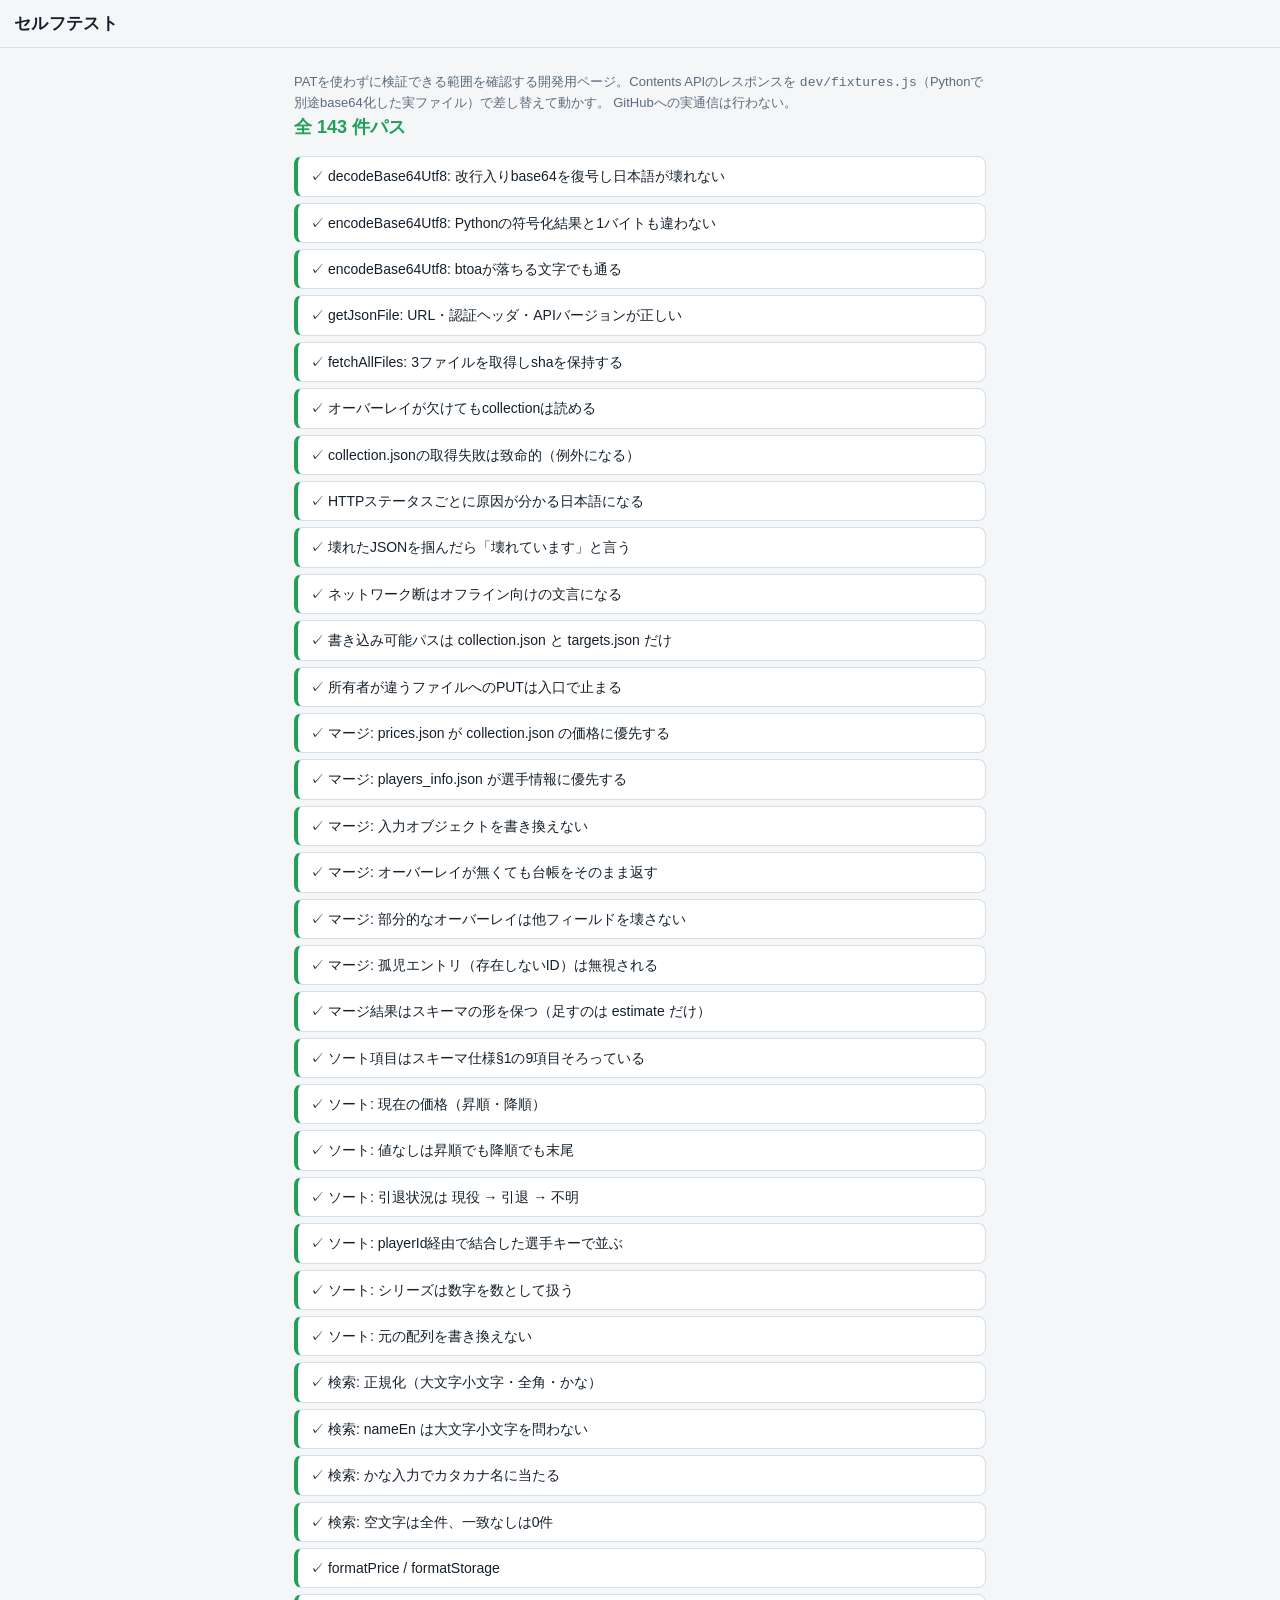
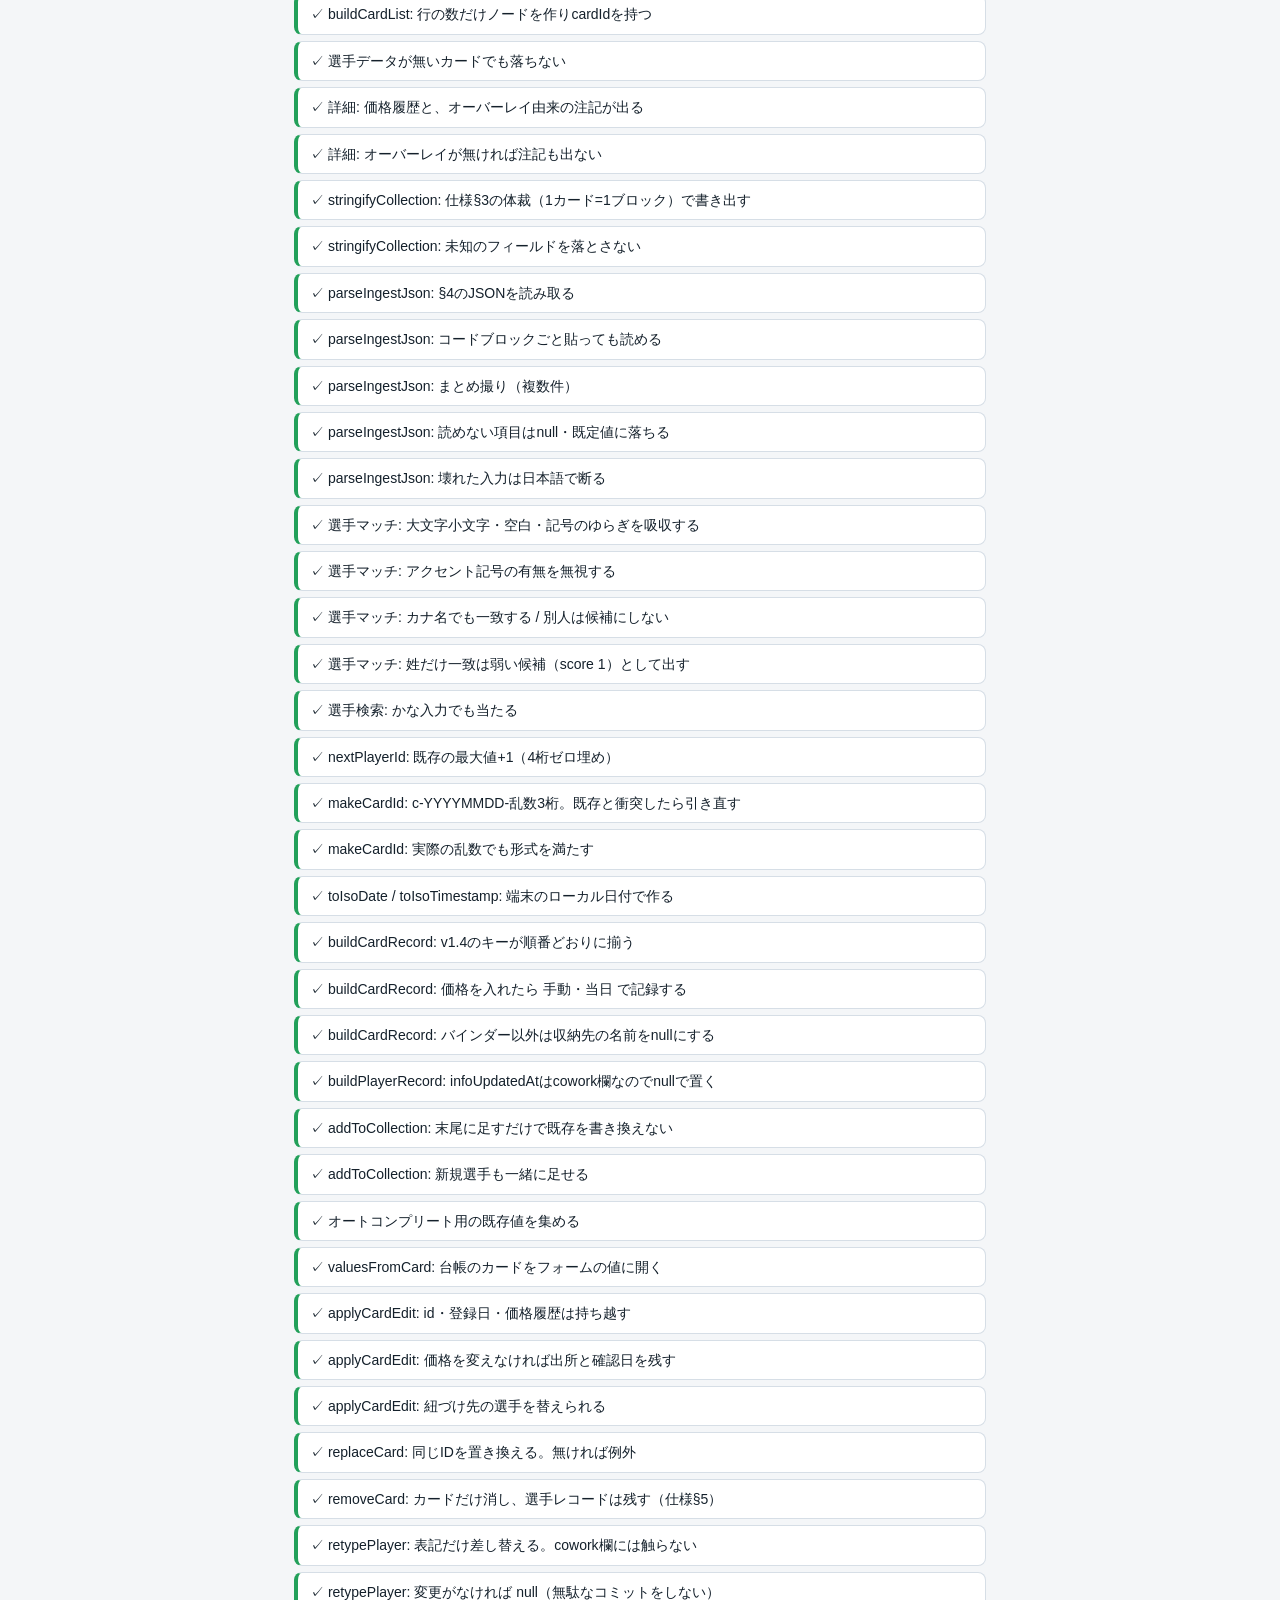
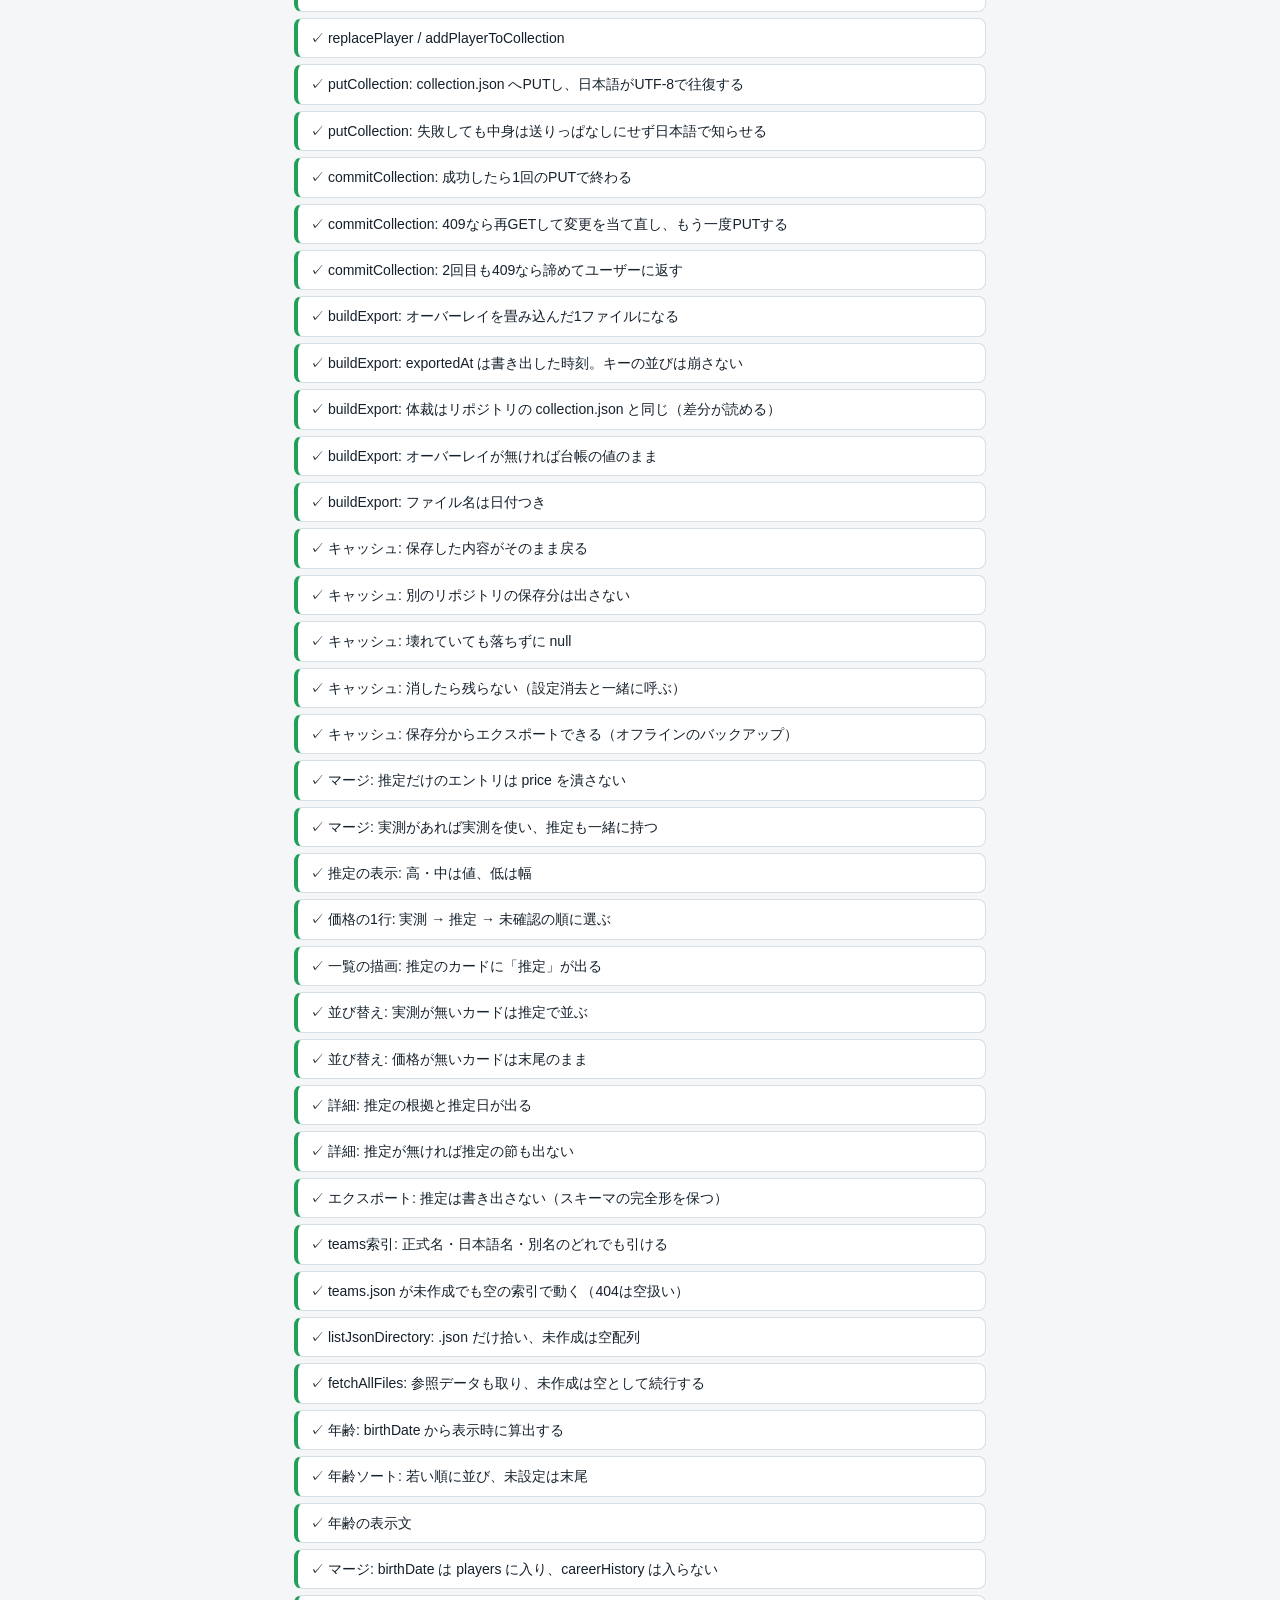
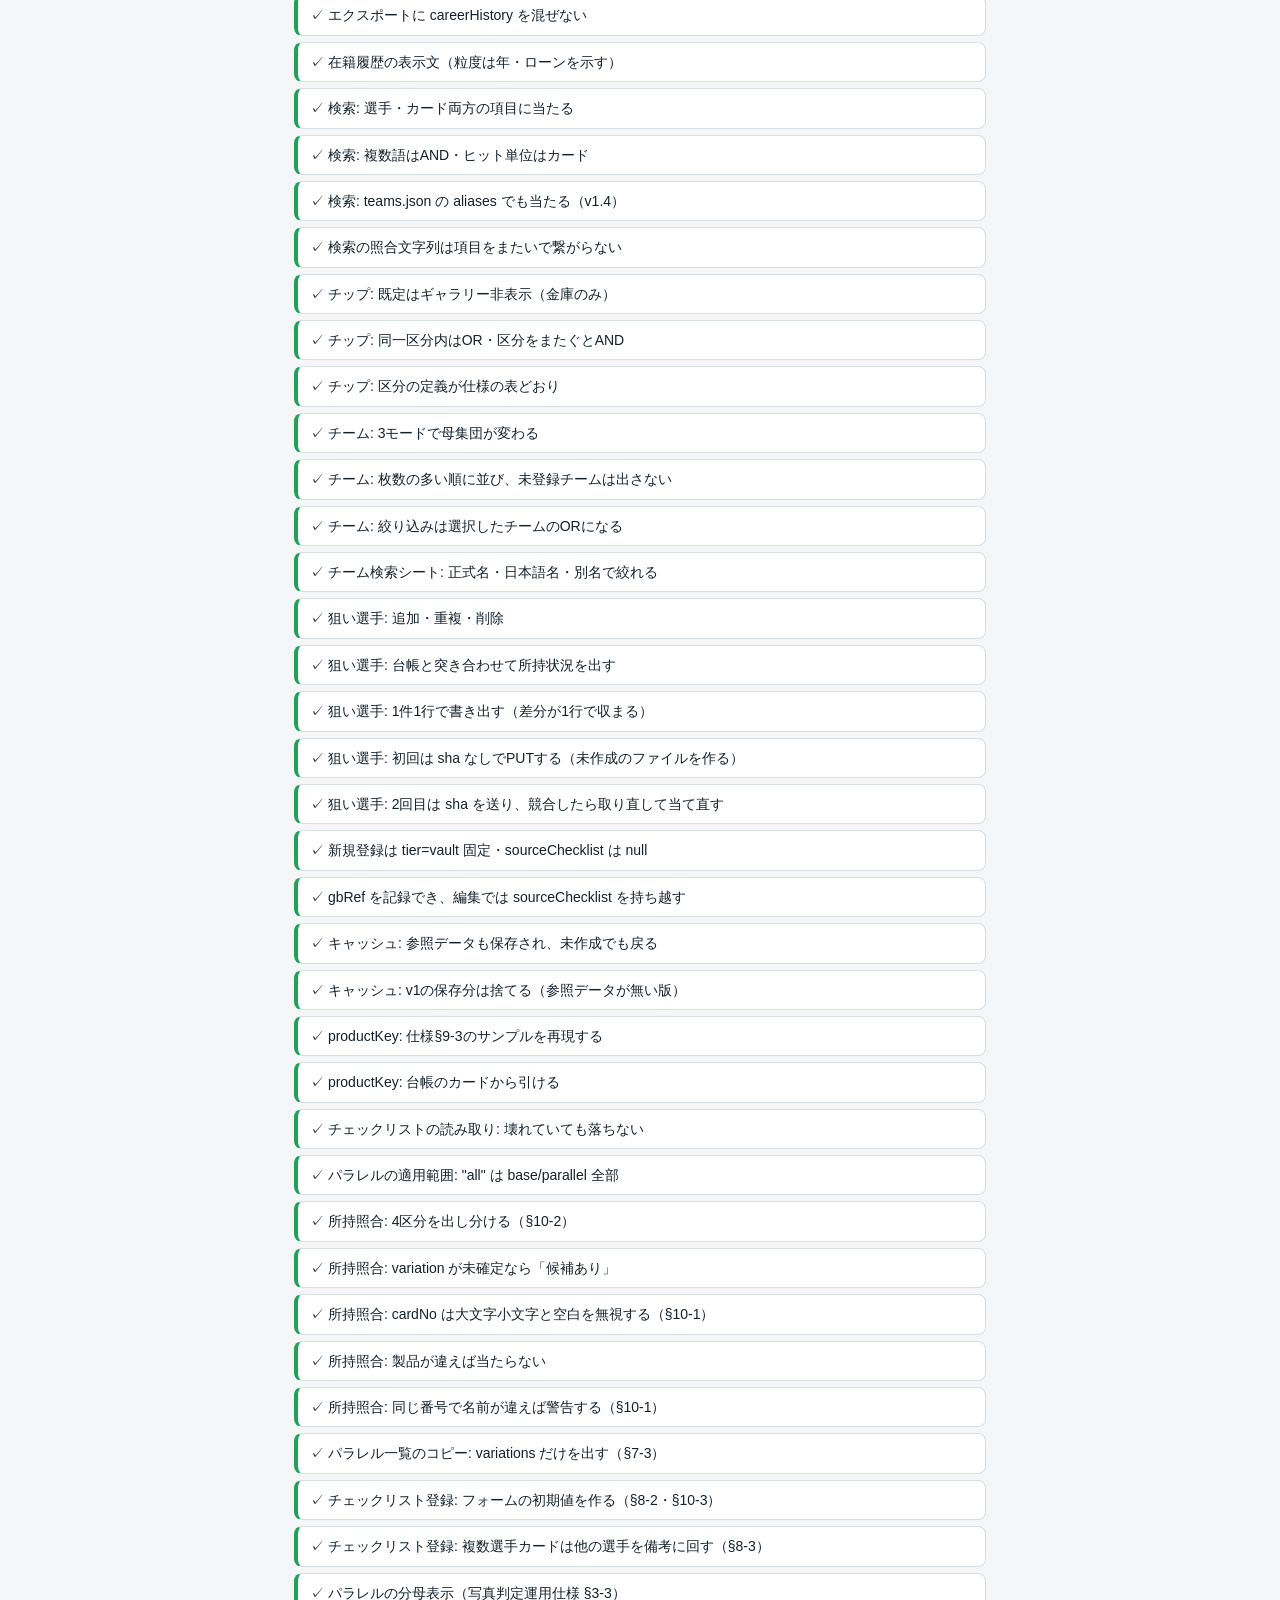
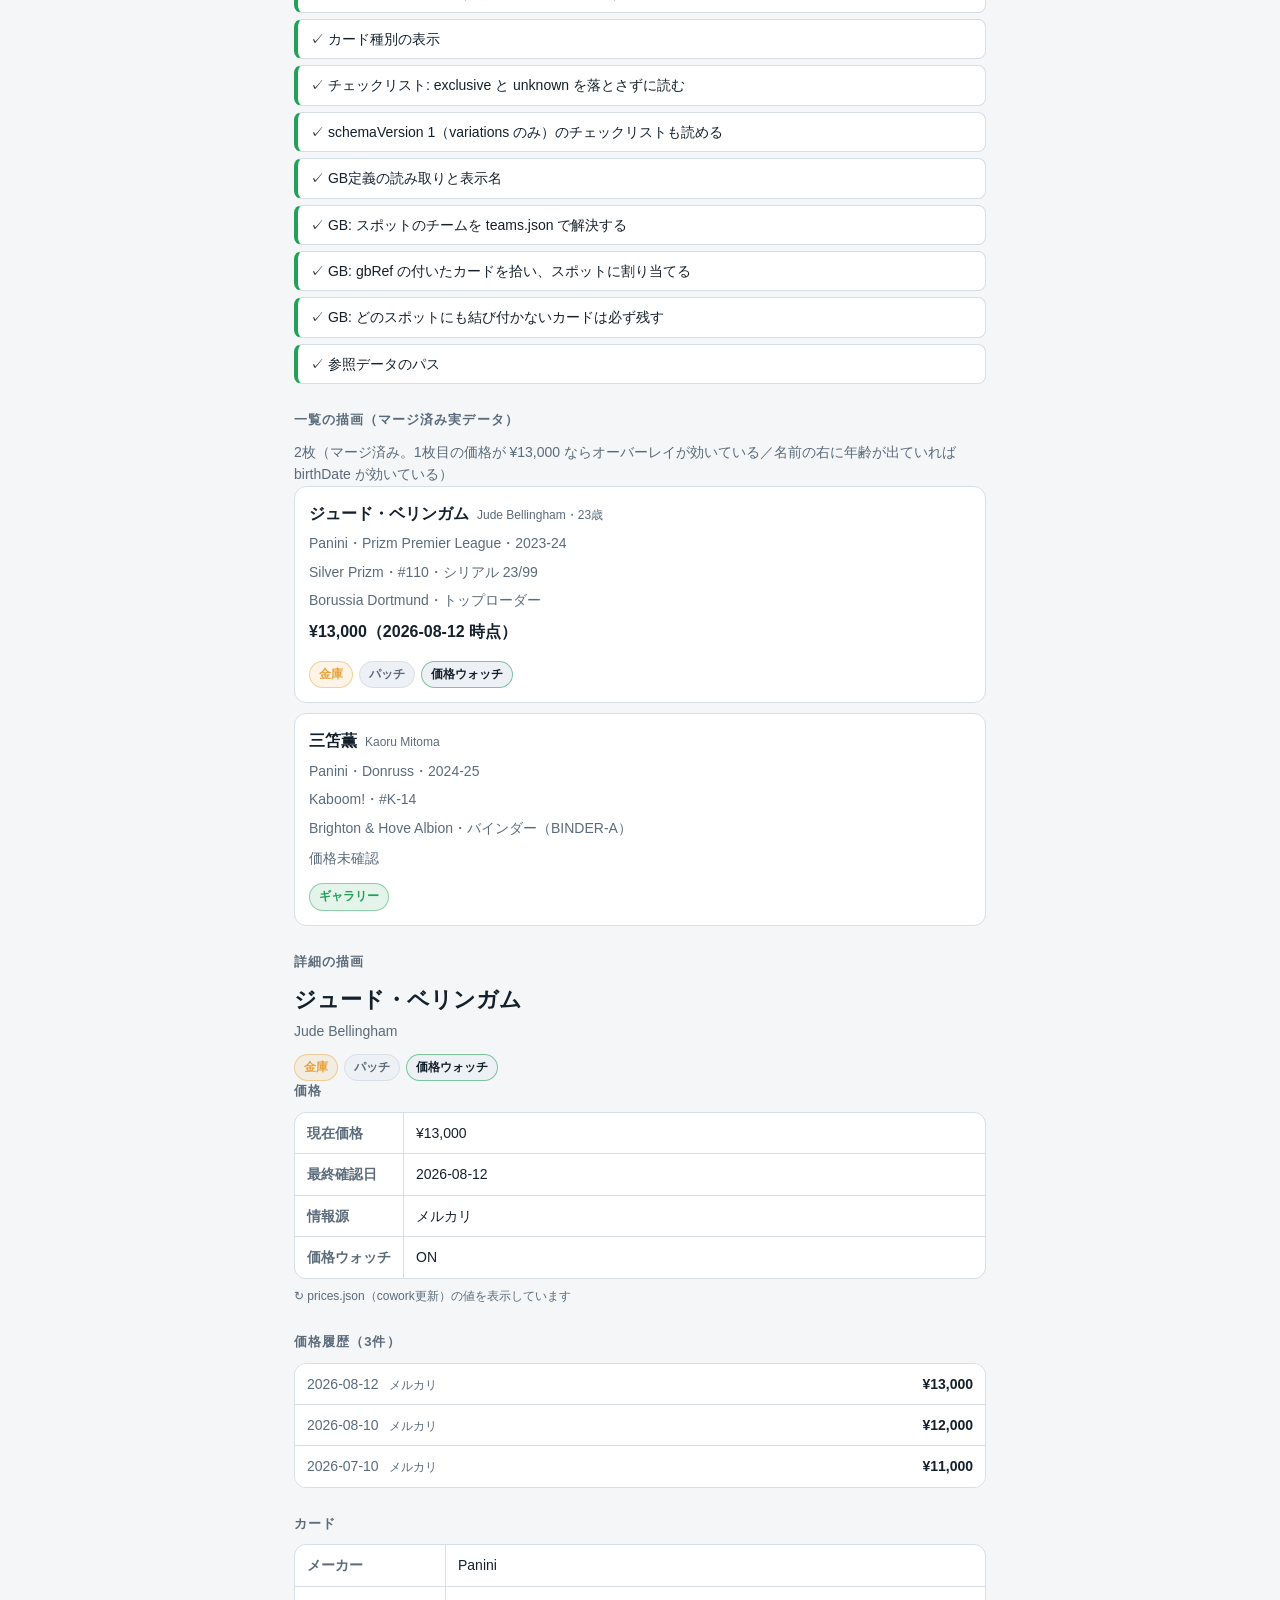
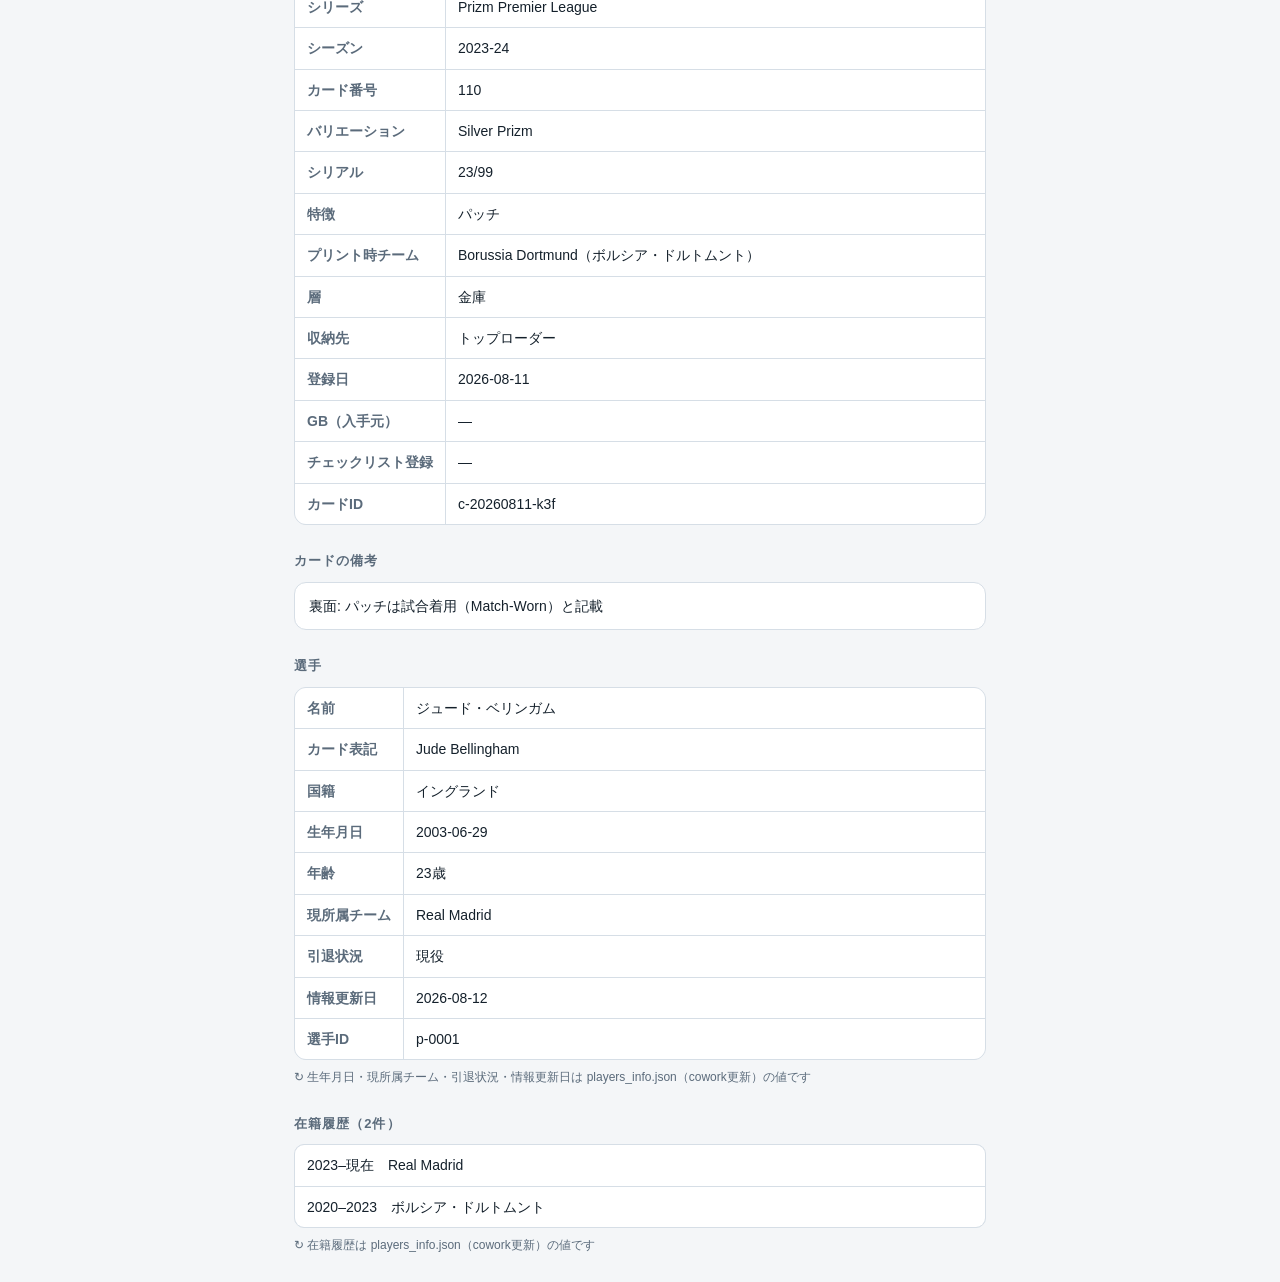
==== commit 78835ea5: "fix: 段階4 — 仕様一式との整合確認で見つかった不整合を直す 仕様4点（JSONスキーマ / 保存同期方式 / 写真判定運用 / 引き継ぎ）を通して読み、 実装と突き合わせた。  - produ" ====
--- a/dev/selftest.html
+++ b/dev/selftest.html
@@ -60,6 +60,7 @@
 import {
   productKeyOf, productKeyOfCard, slug, readChecklist, applicableVariations,
   matchChecklist, cardNoKey, parallelsClipboardText, valuesFromChecklistRow,
+  denominatorLabel, kindLabel,
 } from '../js/checklist.js';
 import {
   readGb, spotTeams, cardsFromBreak, assignCardsToSpots,
@@ -1921,6 +1922,45 @@
   assertEqual(values.features.join(','), 'auto', '特徴');
 });
 
+await test('パラレルの分母表示（写真判定運用仕様 §3-3）', () => {
+  assertEqual(denominatorLabel(50), '/50', '数値');
+  assertEqual(denominatorLabel(1), '/1', '1/1');
+  assertEqual(denominatorLabel('none'), 'シリアルなし', 'none');
+  // 分母が読み取れなかったパラレルを「シリアルなし」と出してしまうと誤解を招く
+  assertEqual(denominatorLabel('unknown'), '分母不明', 'unknown');
+  assertEqual(denominatorLabel(undefined), 'シリアルなし', '未設定（v1.2の古い形式）');
+});
+
+await test('カード種別の表示', () => {
+  assertEqual(kindLabel('auto'), 'オート', 'auto');
+  assertEqual(kindLabel('base'), 'ベース', 'base');
+  // 知らない値はそのまま見せる
+  assertEqual(kindLabel('mystery'), 'mystery', '語彙外');
+});
+
+await test('チェックリスト: exclusive と unknown を落とさずに読む', () => {
+  const checklist = readChecklist({
+    productKey: 'x', variations: [
+      { name: 'Asia Refractor', category: 'parallel', denominator: 'unknown', exclusive: 'Asia' },
+    ],
+  });
+  assertEqual(checklist.variations[0].exclusive, 'Asia', '限定版の区別');
+  assertEqual(checklist.variations[0].denominator, 'unknown', '分母不明');
+});
+
+await test('schemaVersion 1（variations のみ）のチェックリストも読める', () => {
+  // v1.2 形式。cards[] を持たないので所持照合は使えないが、パラレル一覧は使える
+  const old = readChecklist({
+    schemaVersion: 1, productKey: 'y', maker: 'Panini', series: 'Old', season: '2020-21',
+    variations: [{ name: 'Base', category: 'base', denominator: 'none' }],
+  });
+  assertEqual(old.schemaVersion, 1, 'schemaVersion');
+  assertEqual(old.cards.length, 0, 'cards[] なし');
+  assertEqual(old.cardsCoverage, 'none', 'cardsCoverage');
+  assertEqual(matchChecklist(old, []).entries.length, 0, '照合は空');
+  assertEqual(JSON.parse(parallelsClipboardText(old)).variations.length, 1, 'コピーは使える');
+});
+
 /* ========== GB定義（段階3 / スキーマ仕様 §9-4） ========== */
 
 const GB_SAMPLE = {
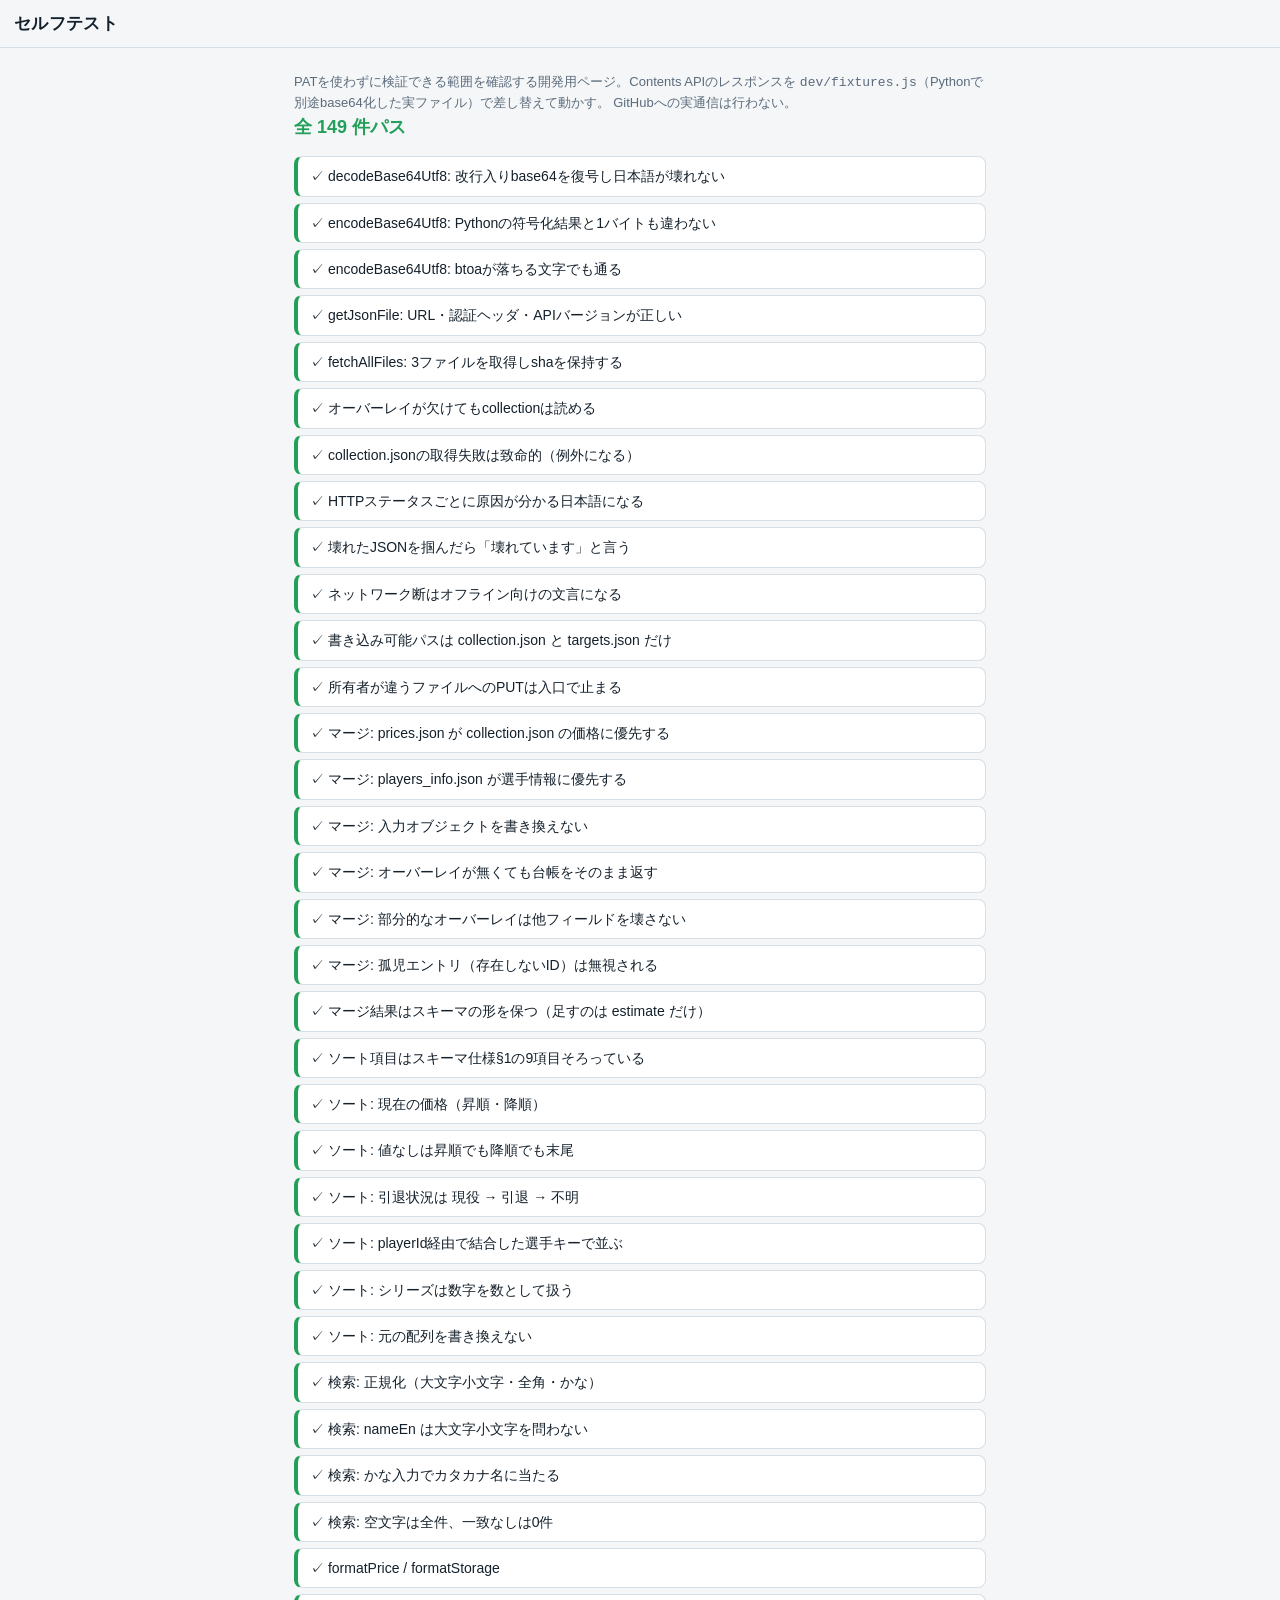
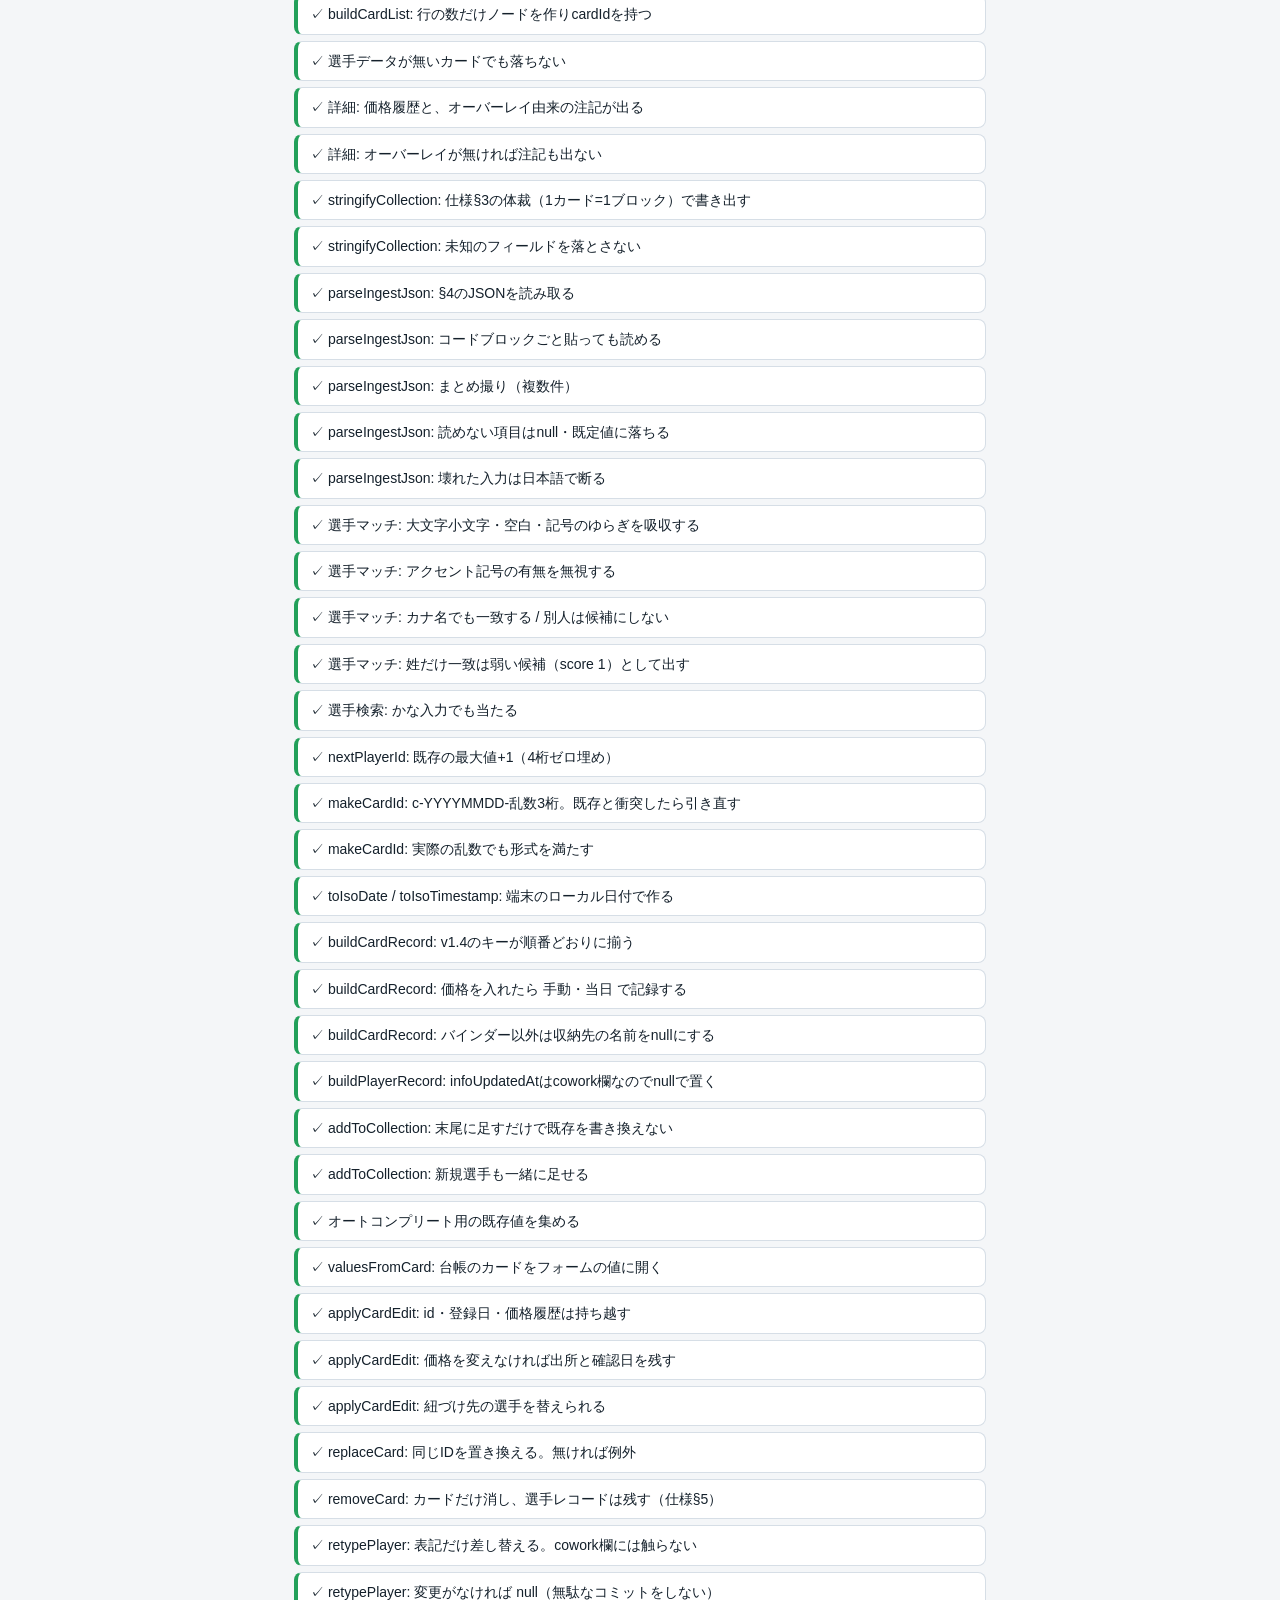
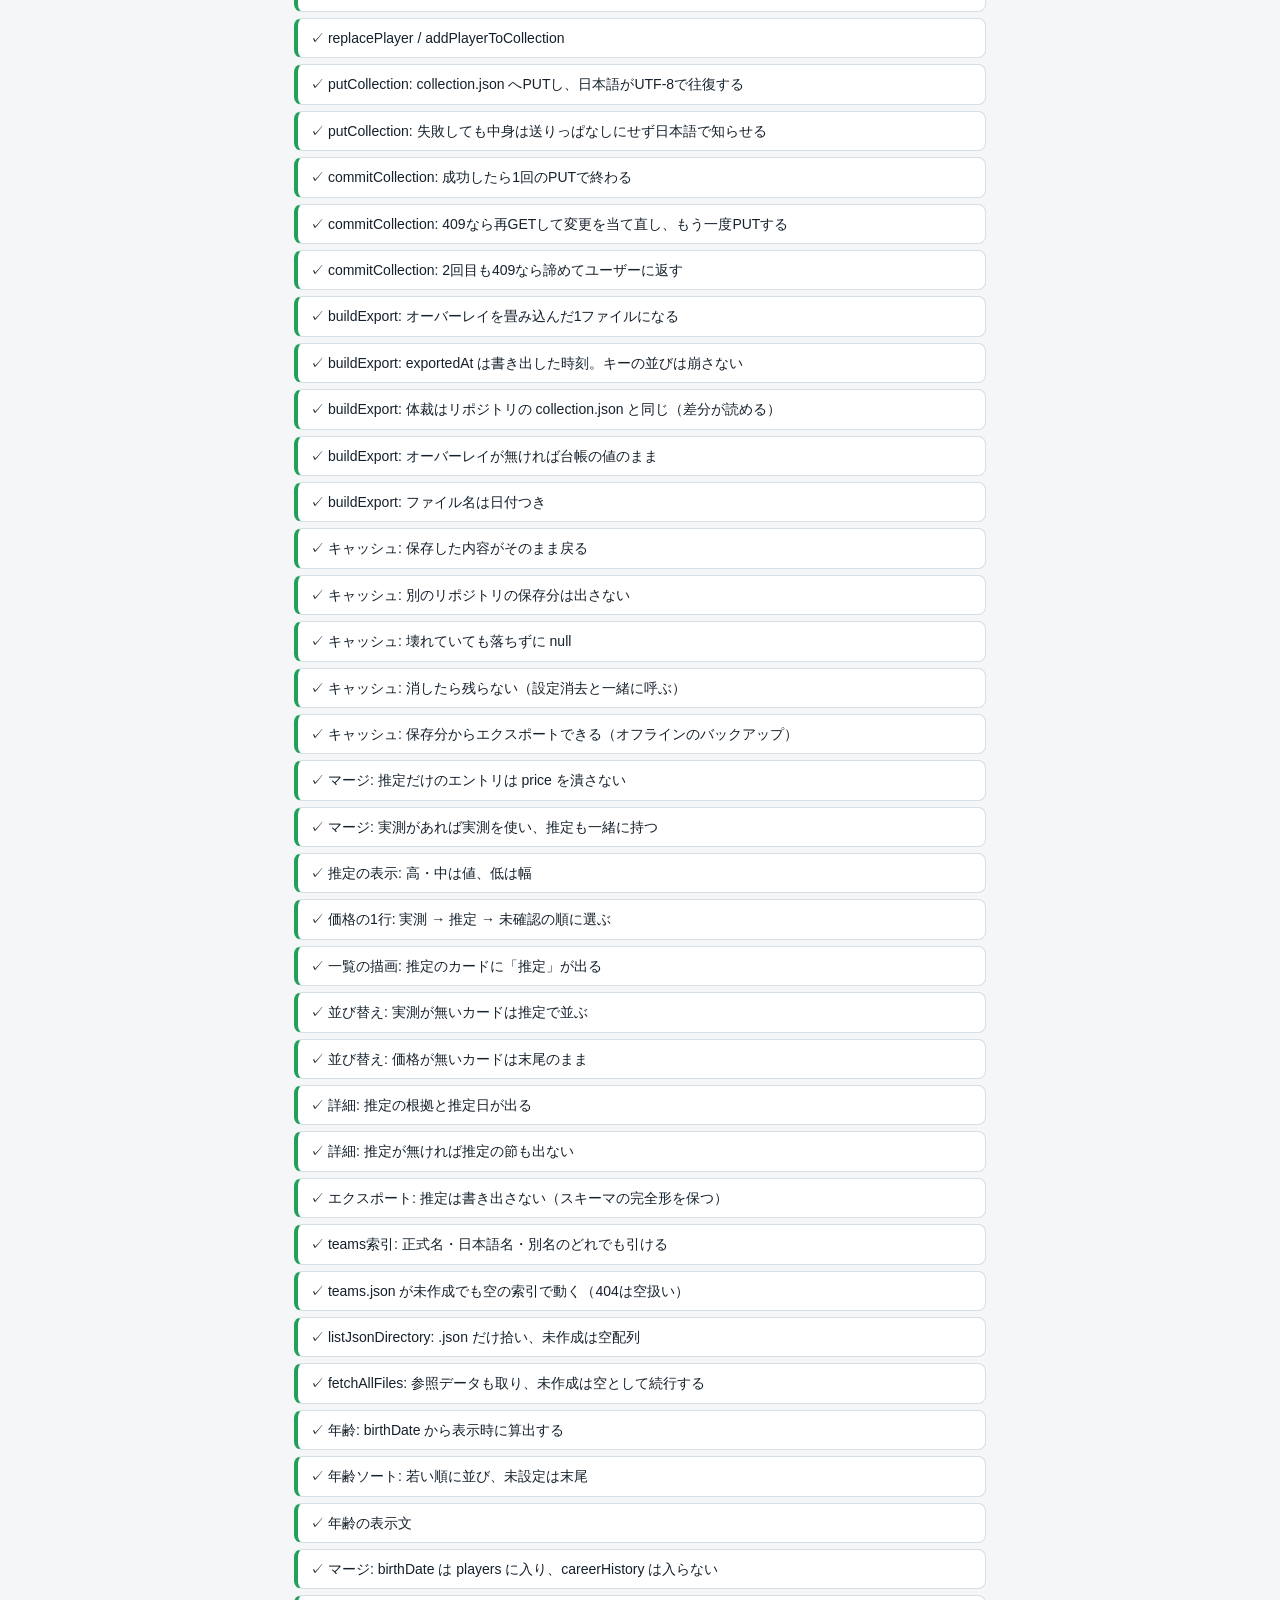
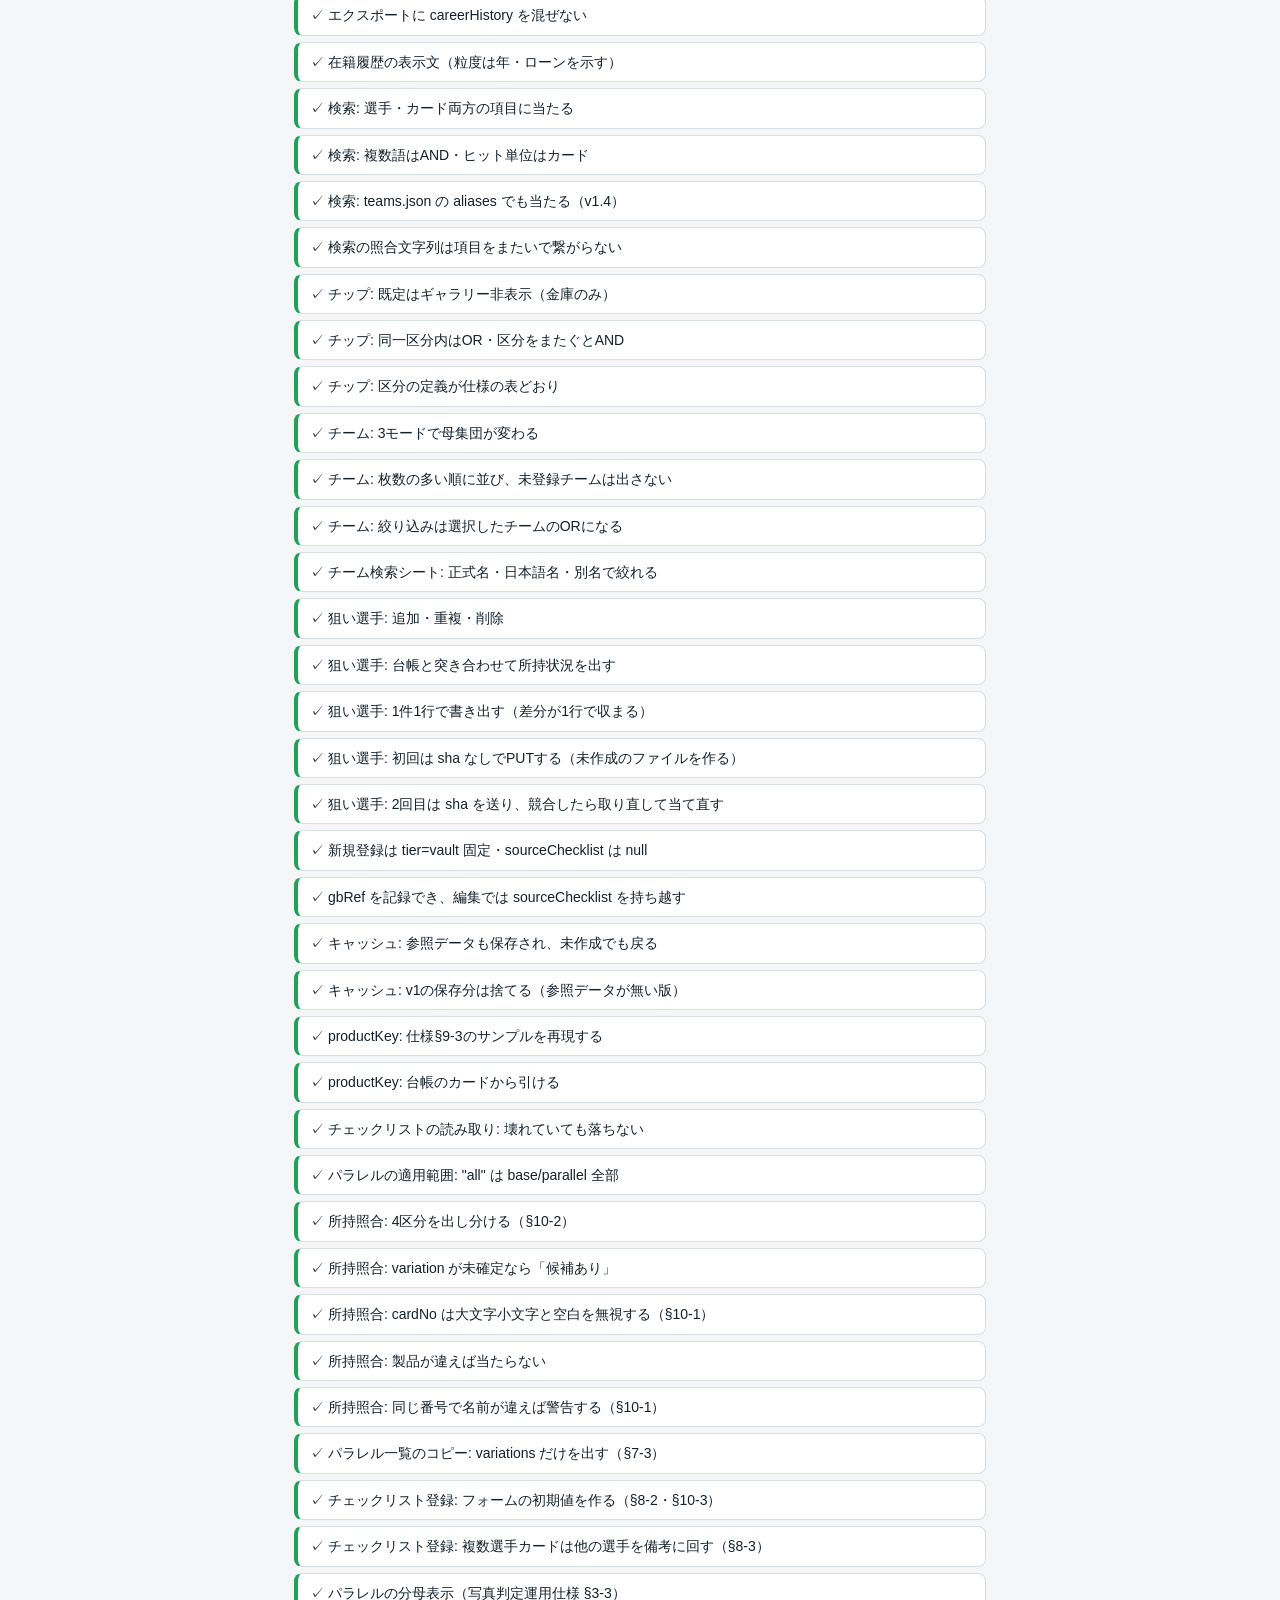
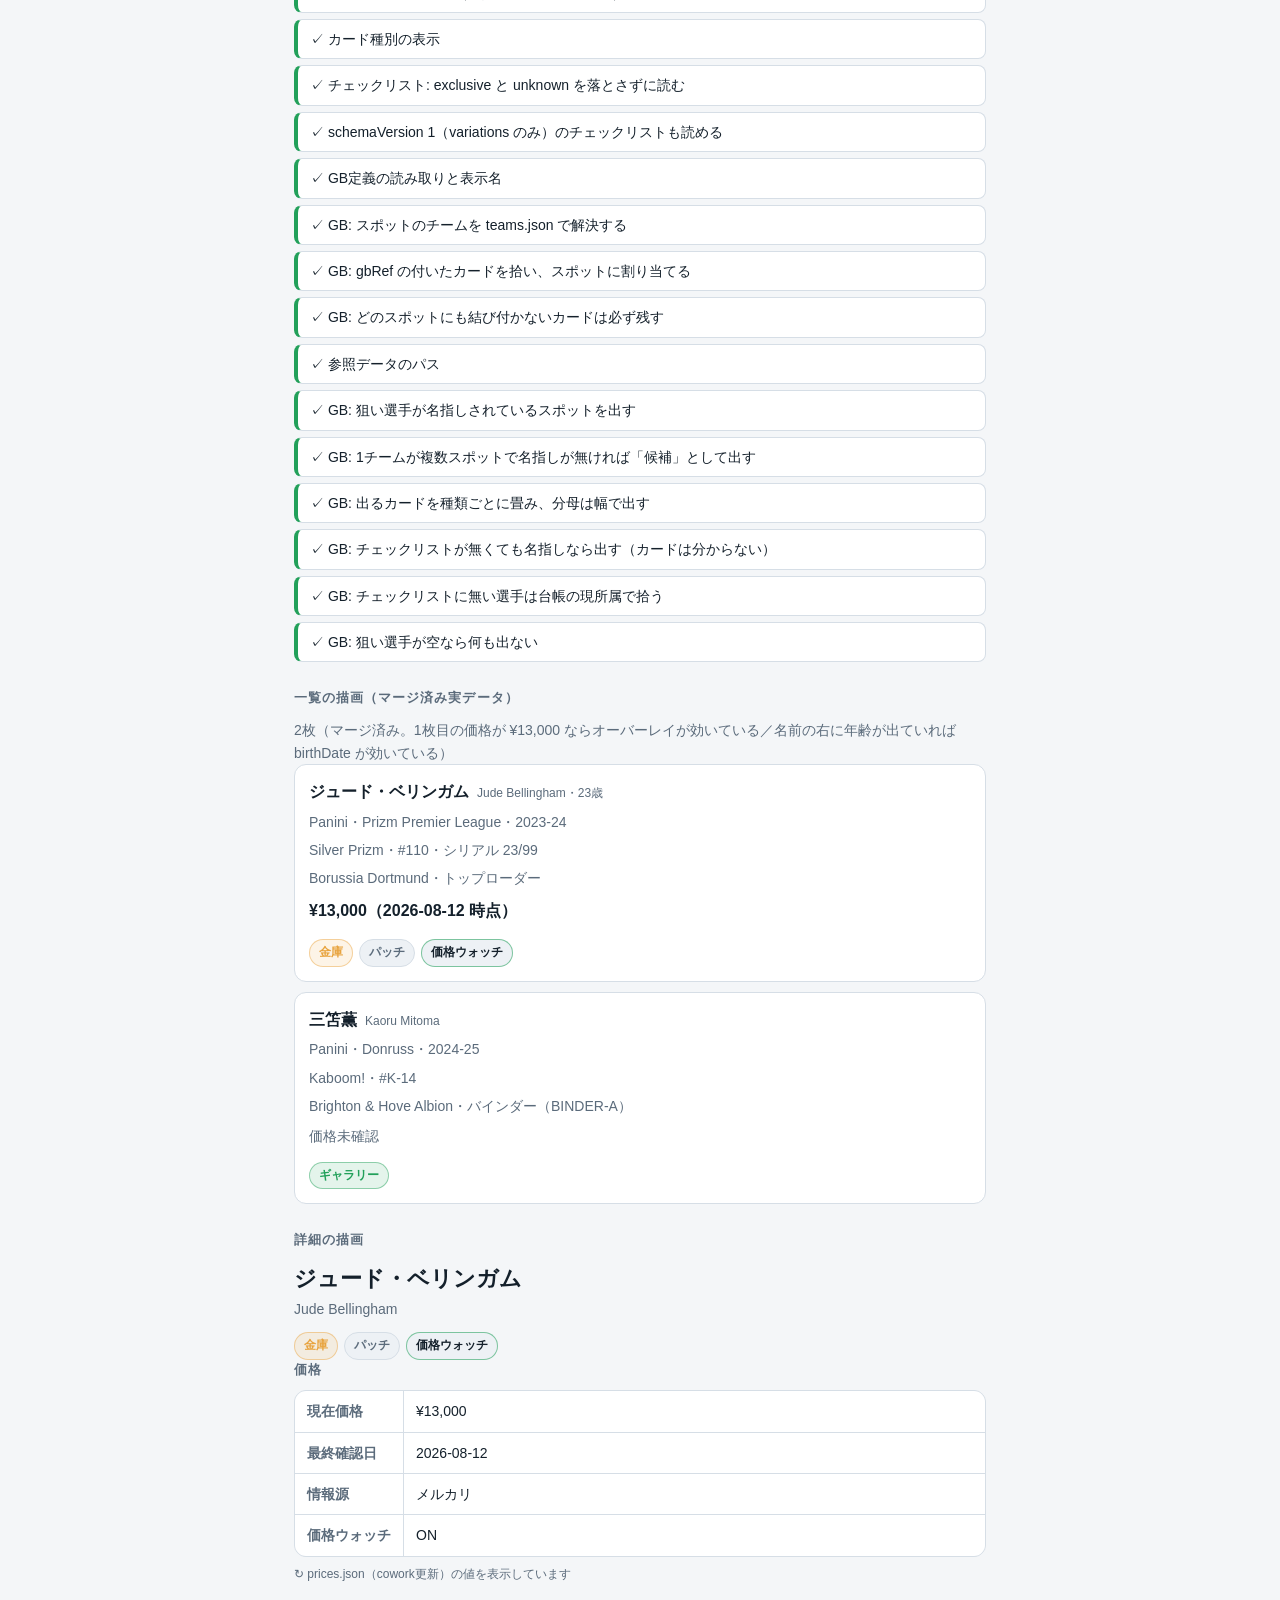
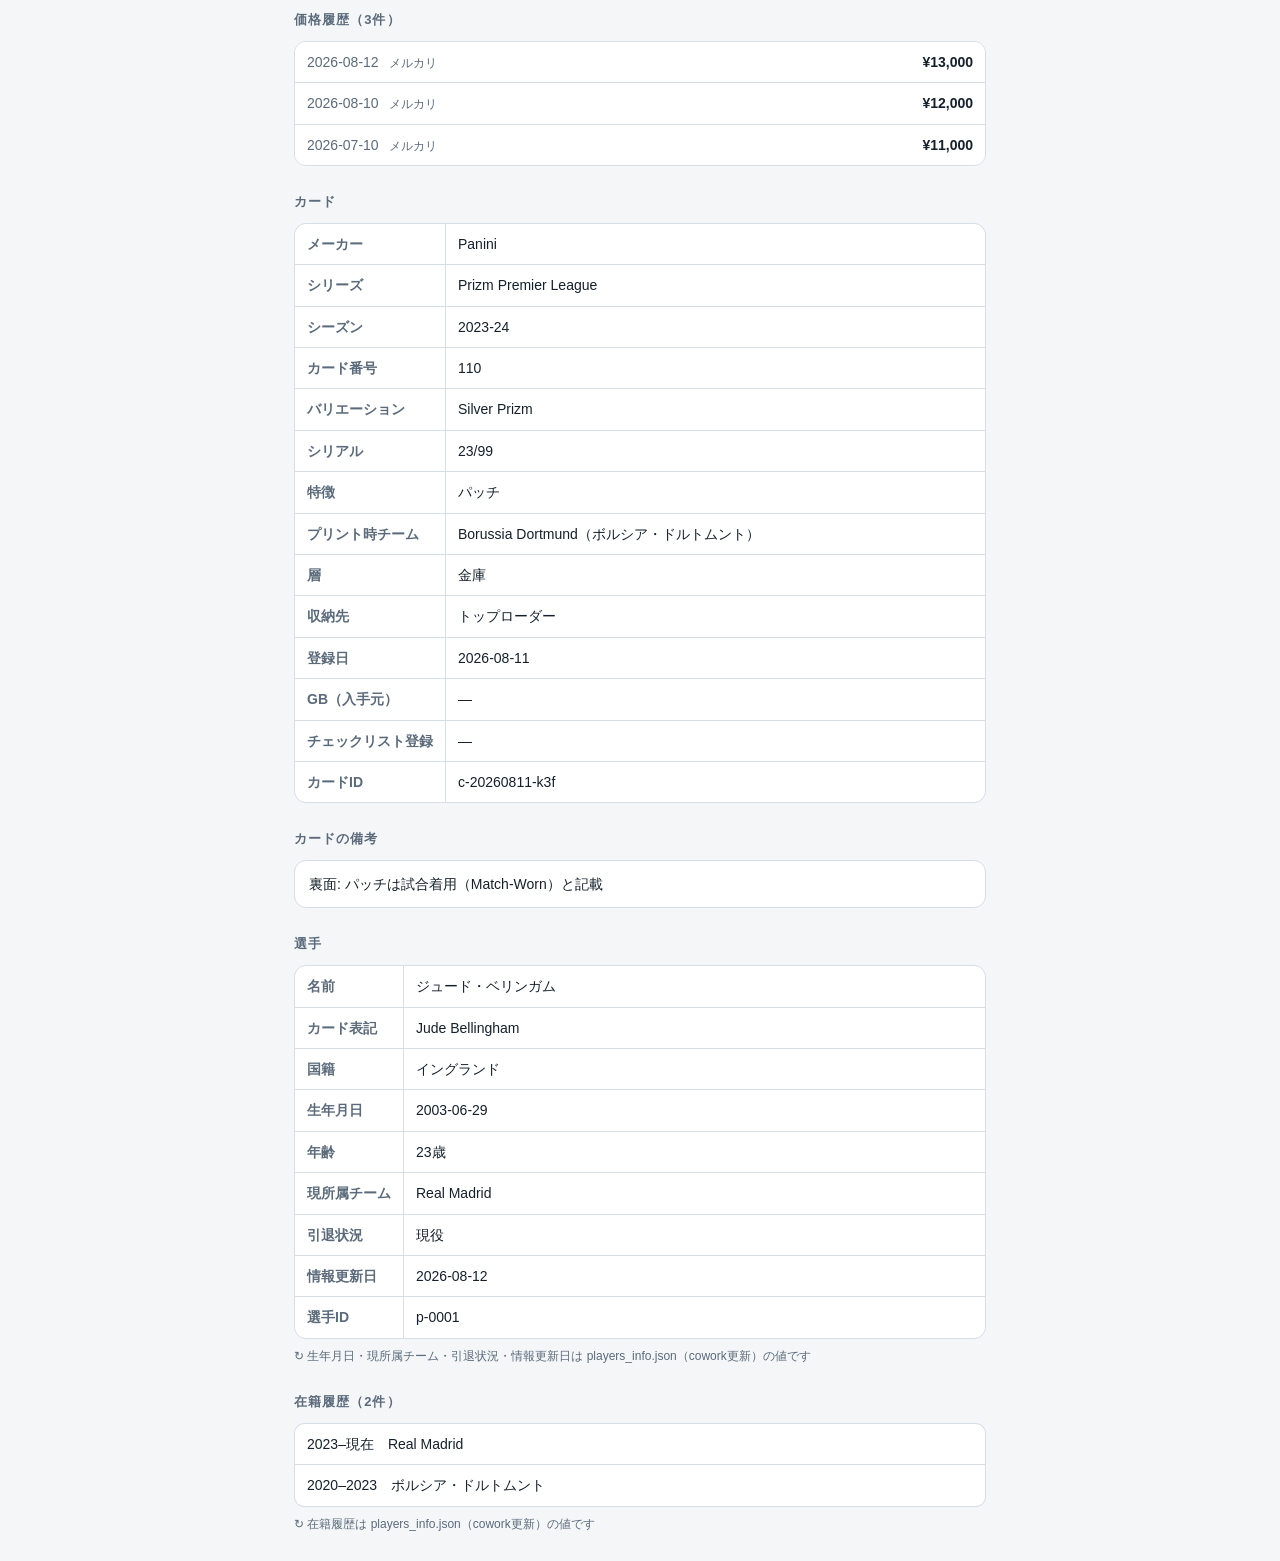
==== commit c63256d6: "feat: GBビューに「狙い選手がどのスポットから出るか」を出す GBを買うときの判断材料。狙い選手ごとに、どのスポットに入るか・いくらか・ そこから何が出るか（オート / レリック / インサート" ====
--- a/dev/selftest.html
+++ b/dev/selftest.html
@@ -64,7 +64,7 @@
 } from '../js/checklist.js';
 import {
   readGb, spotTeams, cardsFromBreak, assignCardsToSpots,
-  formatLabel, gbStatusLabel, spotTypeLabel,
+  formatLabel, gbStatusLabel, spotTypeLabel, targetsInBreak, cardKindLabel,
 } from '../js/gb.js';
 import {
   buildTeamIndex, resolveTeam, teamLabel, teamFacets, searchTeamFacets, teamIdsForRow,
@@ -2050,6 +2050,136 @@
   assertEqual(gbPath('BLZ_2026-09-05_Test'), 'gb/BLZ_2026-09-05_Test.json', 'GB');
 });
 
+/* ========== 狙い選手がGBのどのスポットから出るか（スキーマ仕様 §9-2・§9-4） ========== */
+
+/** パラレルの分母がはっきりしている小さな製品。 */
+const GB_CHECKLIST = readChecklist({
+  schemaVersion: 2,
+  productKey: '2025-26-test-product',
+  maker: 'Test', series: 'Product', season: '2025-26',
+  coverage: 'full', cardsCoverage: 'partial',
+  variations: [
+    { name: 'Base', category: 'base', denominator: 'none' },
+    { name: 'Gold', category: 'parallel', denominator: 50 },
+    { name: 'Red', category: 'parallel', denominator: 5 },
+    { name: 'Insert Only', category: 'insert', denominator: 25 },
+  ],
+  cards: [
+    { cardNo: 'A1', nameEn: 'Target One', team: 'Aston Villa', kind: 'auto', parallels: 'all', features: ['auto'] },
+    { cardNo: 'B1', nameEn: 'Target One', team: 'Aston Villa', kind: 'base', parallels: 'all', features: [] },
+    { cardNo: 'R1', nameEn: 'Target One', team: 'Aston Villa', kind: 'relic', parallels: ['Base', 'Insert Only'], features: ['patch'] },
+    { cardNo: 'A2', nameEn: 'Target Two', team: 'Borussia Dortmund', kind: 'auto', parallels: ['Base'], features: ['auto'] },
+  ],
+});
+
+const GB_TARGETS = [
+  { nameEn: 'Target One', name: '狙い1', playerId: null, note: '', addedAt: '2026-11-07' },
+  { nameEn: 'Target Two', name: '狙い2', playerId: null, note: '', addedAt: '2026-11-07' },
+  { nameEn: 'Nobody Here', name: '誰でもない', playerId: null, note: '', addedAt: '2026-11-07' },
+];
+
+const spot = (spotId, name, teamIds, playersEn, priceYen) =>
+  ({ spotId, name, type: 'team', priceYen, teamIds, playersEn });
+
+await test('GB: 狙い選手が名指しされているスポットを出す', () => {
+  const gb = readGb({
+    breakId: 'b', spots: [
+      spot('A1', 'Villa - Stars', ['aston-villa'], ['Target One'], 9000),
+      spot('A2', 'Villa - Others', ['aston-villa'], [], 3000),
+      spot('D', 'Dortmund', ['borussia-dortmund'], [], 4000),
+    ],
+  });
+  const hits = targetsInBreak(gb, GB_CHECKLIST, GB_TARGETS, TEAM_INDEX);
+
+  assertEqual(hits.length, 2, '該当する狙い選手の数');
+  const one = hits.find((h) => h.target.nameEn === 'Target One');
+  assertEqual(one.named, true, '名指し');
+  assertEqual(one.ambiguous, false, '名指しがあれば曖昧でない');
+  // 名指しのスポットが先頭。同じチームの他スポットも後ろに付く
+  assertEqual(one.spots.map((s) => s.name).join(' / '), 'Villa - Stars / Villa - Others', 'スポットの順');
+
+  const two = hits.find((h) => h.target.nameEn === 'Target Two');
+  assertEqual(two.named, false, '名指しなし');
+  assertEqual(two.spots.map((s) => s.name).join(), 'Dortmund', 'カードのチームで引く');
+  assertEqual(two.ambiguous, false, '1チーム1スポットなら曖昧でない');
+});
+
+await test('GB: 1チームが複数スポットで名指しが無ければ「候補」として出す', () => {
+  const gb = readGb({
+    breakId: 'b', spots: [
+      spot('A1', 'Villa - Stars', ['aston-villa'], ['Someone Else'], 9000),
+      spot('A2', 'Villa - Others', ['aston-villa'], [], 3000),
+    ],
+  });
+  const one = targetsInBreak(gb, GB_CHECKLIST, GB_TARGETS, TEAM_INDEX)
+    .find((h) => h.target.nameEn === 'Target One');
+
+  assertEqual(one.named, false, '名指しなし');
+  assertEqual(one.ambiguous, true, 'どのスポットに入るか決められない');
+  assertEqual(one.spots.length, 2, '候補は両方出す');
+});
+
+await test('GB: 出るカードを種類ごとに畳み、分母は幅で出す', () => {
+  const gb = readGb({ breakId: 'b', spots: [spot('A', 'Aston Villa', ['aston-villa'], ['Target One'], 5000)] });
+  const one = targetsInBreak(gb, GB_CHECKLIST, GB_TARGETS, TEAM_INDEX)[0];
+
+  // 価値の高いものから（オート → レリック → インサート → ベース）
+  assertEqual(one.kinds.map((k) => k.kind).join(), 'auto,relic,base', '種類の並び');
+
+  const auto = one.kinds.find((k) => k.kind === 'auto');
+  assertEqual(auto.count, 1, 'オートの枚数');
+  assertEqual(auto.cardNos.join(), 'A1', 'カード番号');
+  // parallels "all" は category base/parallel のみ。Insert Only は入らない
+  assertEqual(auto.serial, 2, 'シリアルありのパラレル数');
+  assertEqual(auto.max, 50, 'いちばん多い分母');
+  assertEqual(auto.min, 5, 'いちばん少ない分母');
+
+  // 明示列挙の行は、その中のシリアルありだけを数える
+  const relic = one.kinds.find((k) => k.kind === 'relic');
+  assertEqual(relic.serial, 1, 'Insert Only の1種だけ');
+  assertEqual(relic.max, 25, '分母');
+  assertEqual(relic.min, 25, '1種なので幅は無い');
+
+  assertEqual(cardKindLabel('auto'), 'オート', '種類の表示名');
+  assertEqual(cardKindLabel('relic'), 'レリック', '種類の表示名');
+});
+
+await test('GB: チェックリストが無くても名指しなら出す（カードは分からない）', () => {
+  const gb = readGb({ breakId: 'b', spots: [spot('A', 'Aston Villa', ['aston-villa'], ['Target One'], 5000)] });
+  const hits = targetsInBreak(gb, null, GB_TARGETS, TEAM_INDEX);
+
+  assertEqual(hits.length, 1, '名指しのぶんだけ出る');
+  assertEqual(hits[0].named, true, '名指し');
+  assertEqual(hits[0].kinds.length, 0, '出るカードは分からない');
+});
+
+await test('GB: チェックリストに無い選手は台帳の現所属で拾う', () => {
+  const gb = readGb({ breakId: 'b', spots: [spot('D', 'Dortmund', ['borussia-dortmund'], [], 4000)] });
+  // チェックリストに載っていない狙い選手
+  const targets = [{ nameEn: 'Jude Bellingham', name: 'ジュード・ベリンガム', playerId: 'p-0001' }];
+
+  assertEqual(targetsInBreak(gb, GB_CHECKLIST, targets, TEAM_INDEX).length, 0, '台帳が無ければ拾えない');
+
+  // players_info の currentTeam は Real Madrid なので、collection 側の値で引く
+  const base = parse('collection.json');
+  const atDortmund = {
+    ...base,
+    players: base.players.map((p) => (p.id === 'p-0001' ? { ...p, currentTeam: 'Borussia Dortmund' } : p)),
+  };
+  const rows = buildRows(mergeCollection(atDortmund, null, null).merged);
+  const hits = targetsInBreak(gb, GB_CHECKLIST, targets, TEAM_INDEX, rows);
+
+  assertEqual(hits.length, 1, '現所属で拾える');
+  assertEqual(hits[0].spots.map((s) => s.name).join(), 'Dortmund', 'スポット');
+  assertEqual(hits[0].kinds.length, 0, 'チェックリストに無いので出るカードは分からない');
+});
+
+await test('GB: 狙い選手が空なら何も出ない', () => {
+  const gb = readGb({ breakId: 'b', spots: [spot('A', 'Aston Villa', ['aston-villa'], ['Target One'], 5000)] });
+  assertEqual(targetsInBreak(gb, GB_CHECKLIST, [], TEAM_INDEX).length, 0, '空の狙い選手');
+  assertEqual(targetsInBreak(null, GB_CHECKLIST, GB_TARGETS, TEAM_INDEX).length, 0, 'GBが無い');
+});
+
 /* ========== 実データを実際に描画して目視確認 ========== */
 
 const { merged, sources, career } = mergeCollection(
--- a/css/style.css
+++ b/css/style.css
@@ -1051,3 +1051,51 @@
   font-size: 13px;
   text-align: left;
 }
+
+/* ===== GBビューの狙い選手（どのスポットから何が出るか） ===== */
+
+.badge--target {
+  color: var(--accent-text);
+  background: var(--accent);
+  border-color: var(--accent);
+}
+
+.spot__targets {
+  display: flex;
+  align-items: center;
+  flex-wrap: wrap;
+  gap: 6px 8px;
+  margin: 8px 0 0;
+  font-size: 14px;
+  font-weight: 600;
+  overflow-wrap: anywhere;
+}
+
+.target__spot {
+  display: flex;
+  align-items: baseline;
+  justify-content: space-between;
+  gap: 10px;
+  margin: 6px 0 0;
+  font-size: 14px;
+}
+.target__spot-name { font-weight: 600; overflow-wrap: anywhere; }
+.target__spot-price { flex: none; font-variant-numeric: tabular-nums; }
+
+.target__kinds {
+  list-style: none;
+  margin: 8px 0 0;
+  padding: 0;
+  display: grid;
+  gap: 1px;
+  background: var(--border);
+  border: 1px solid var(--border);
+  border-radius: 10px;
+  overflow: hidden;
+}
+.target__kinds li {
+  padding: 7px 10px;
+  font-size: 13px;
+  background: var(--surface-2);
+  overflow-wrap: anywhere;
+}
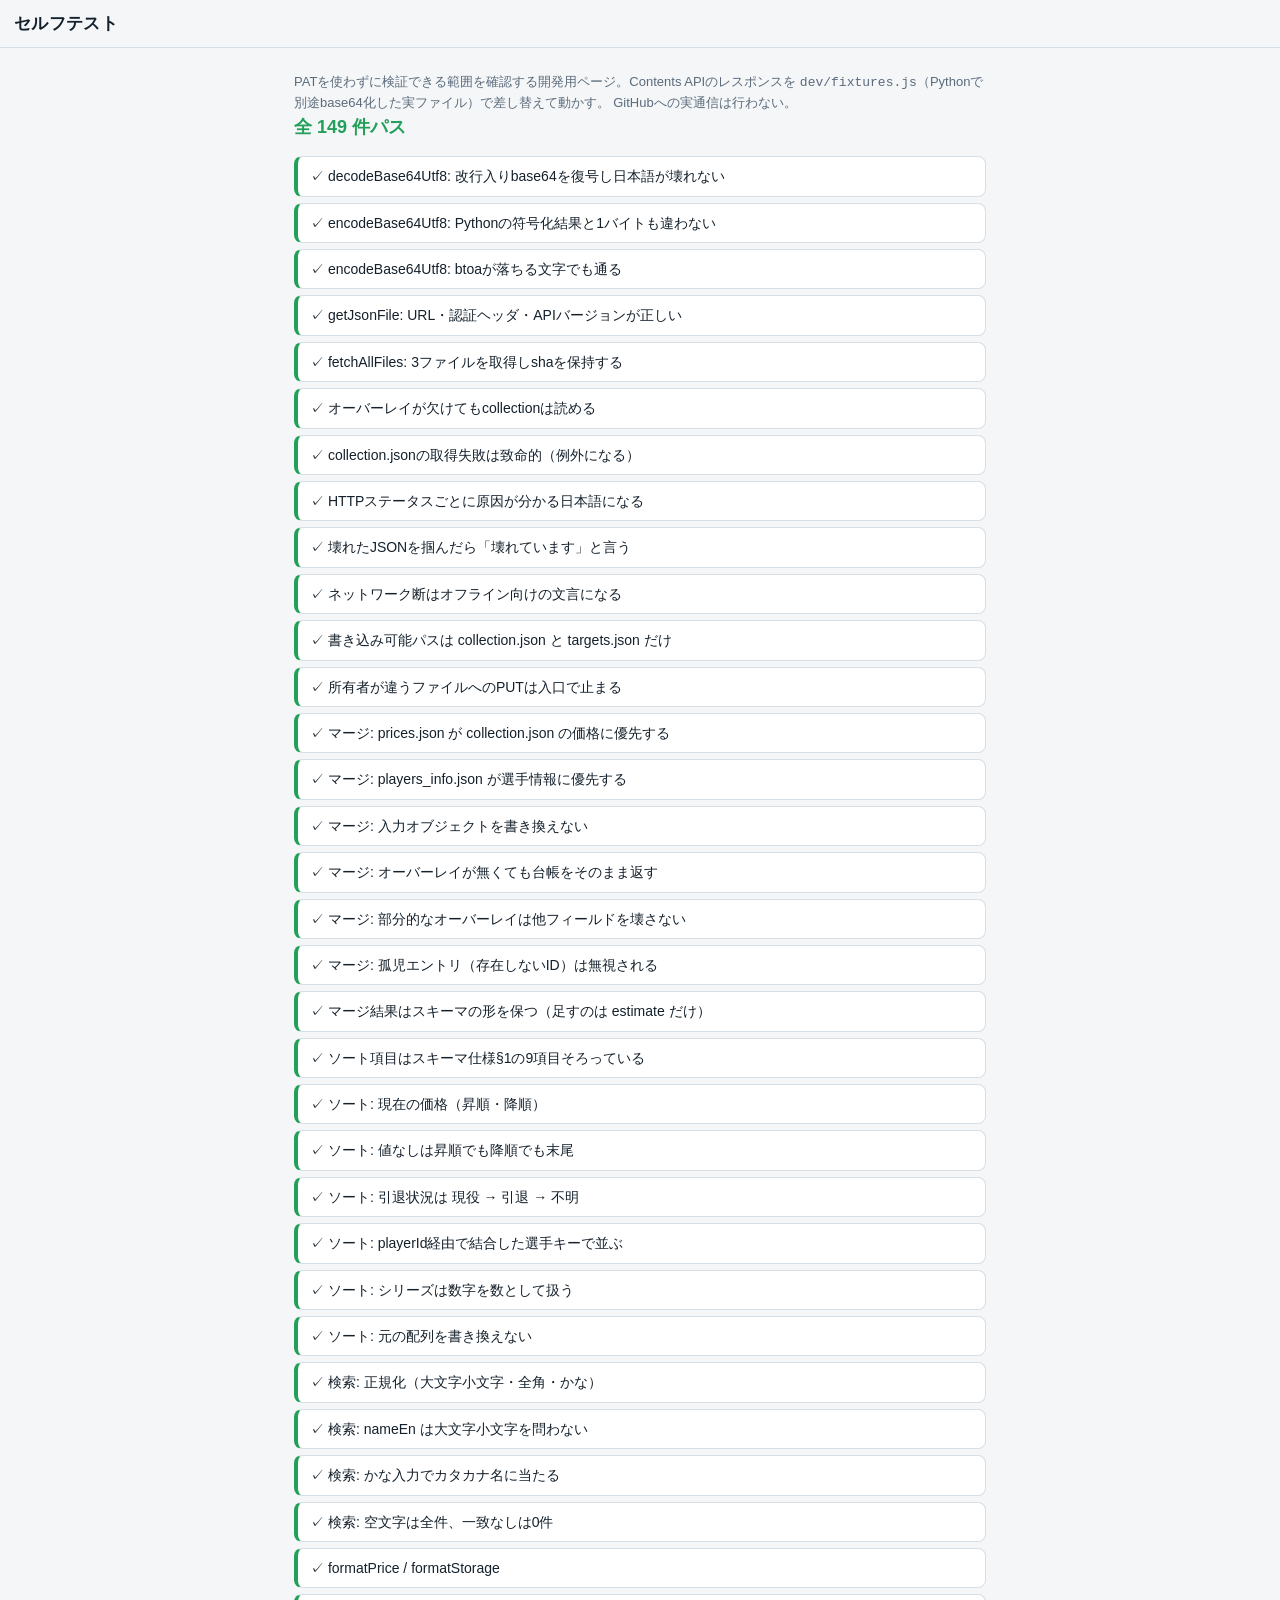
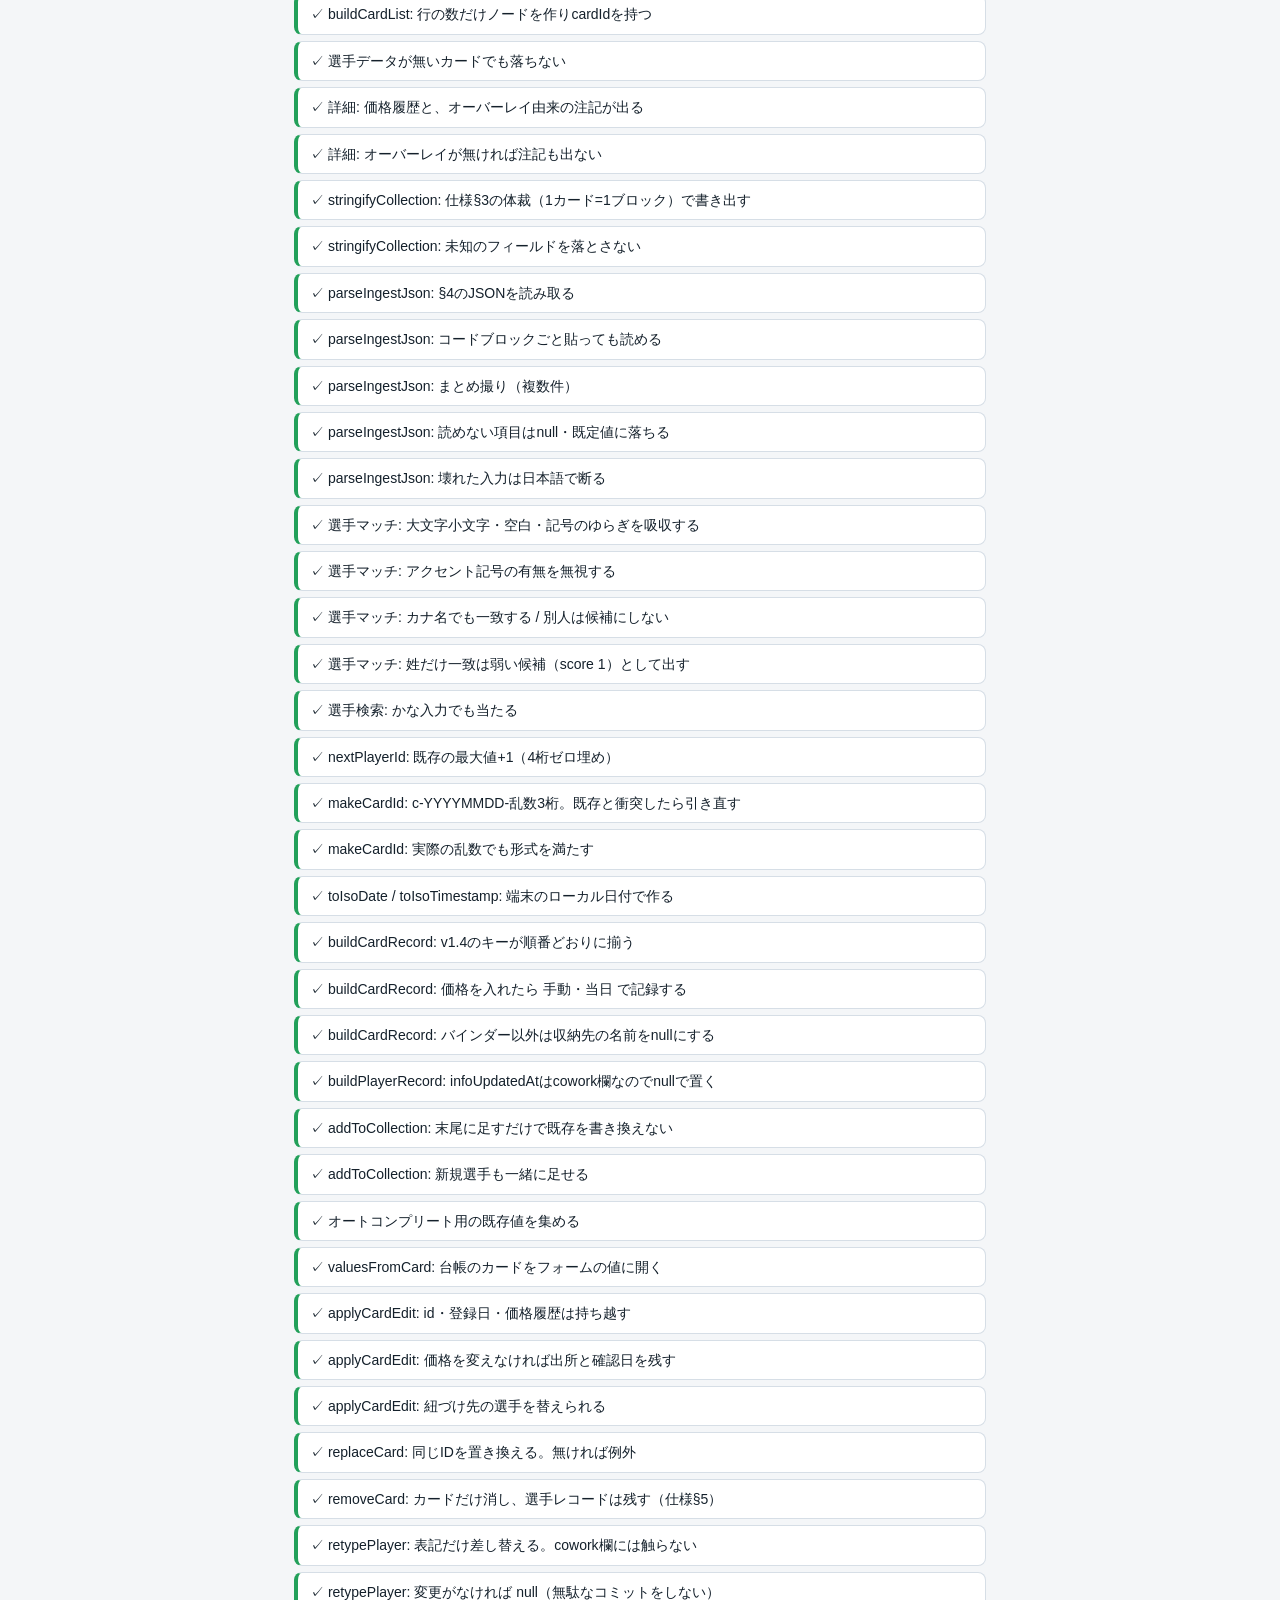
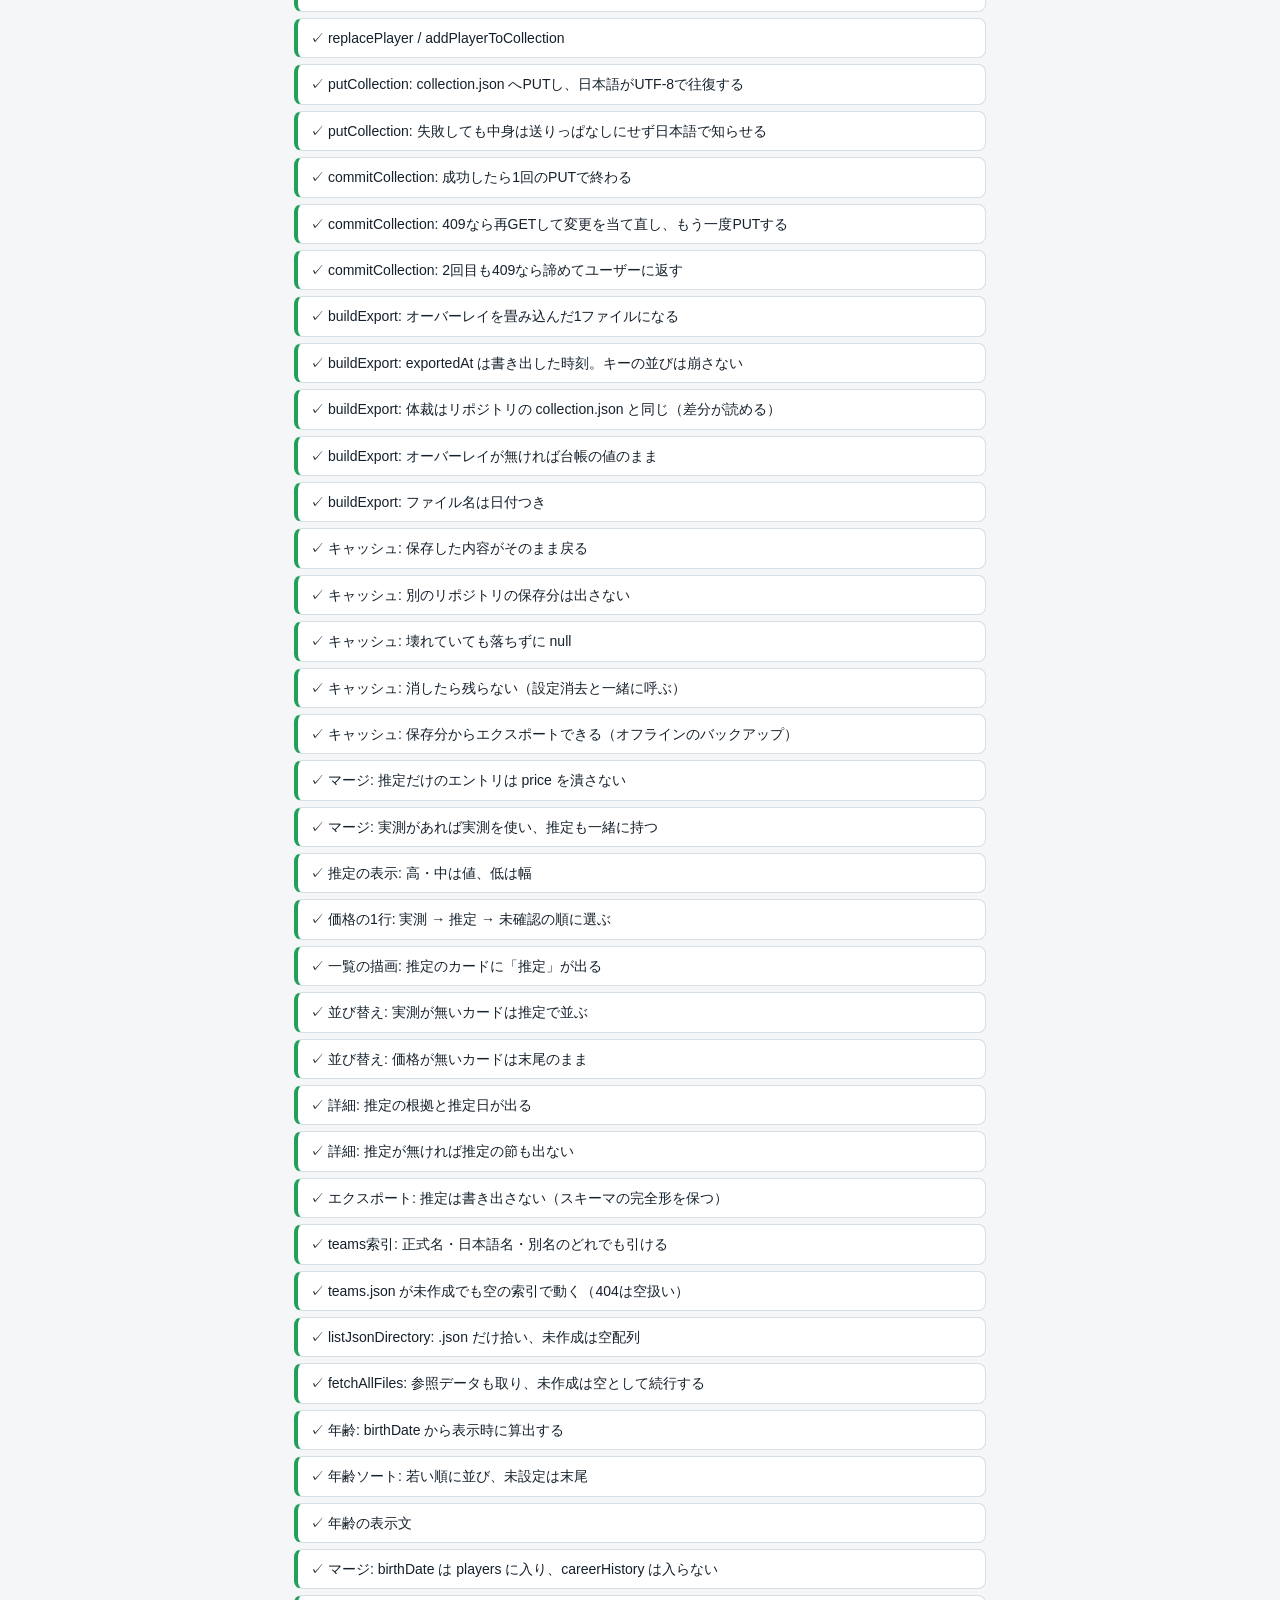
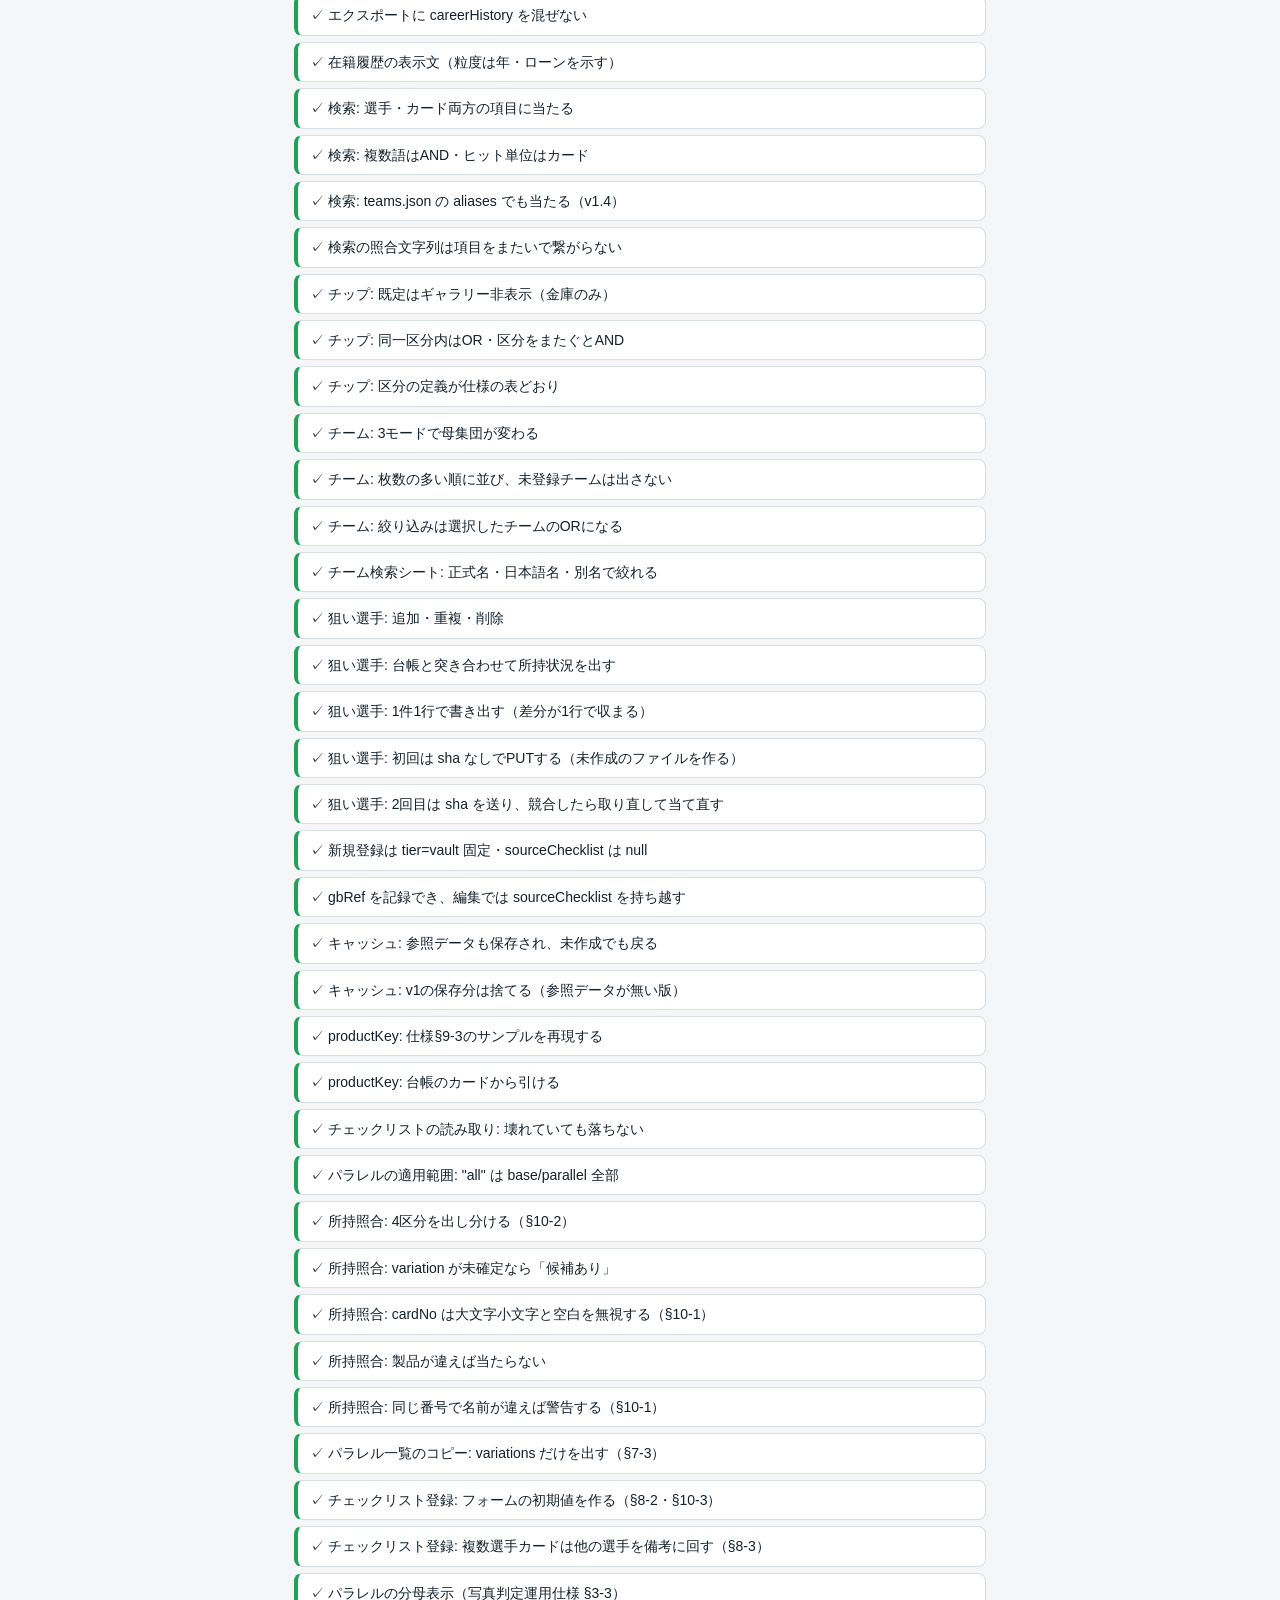
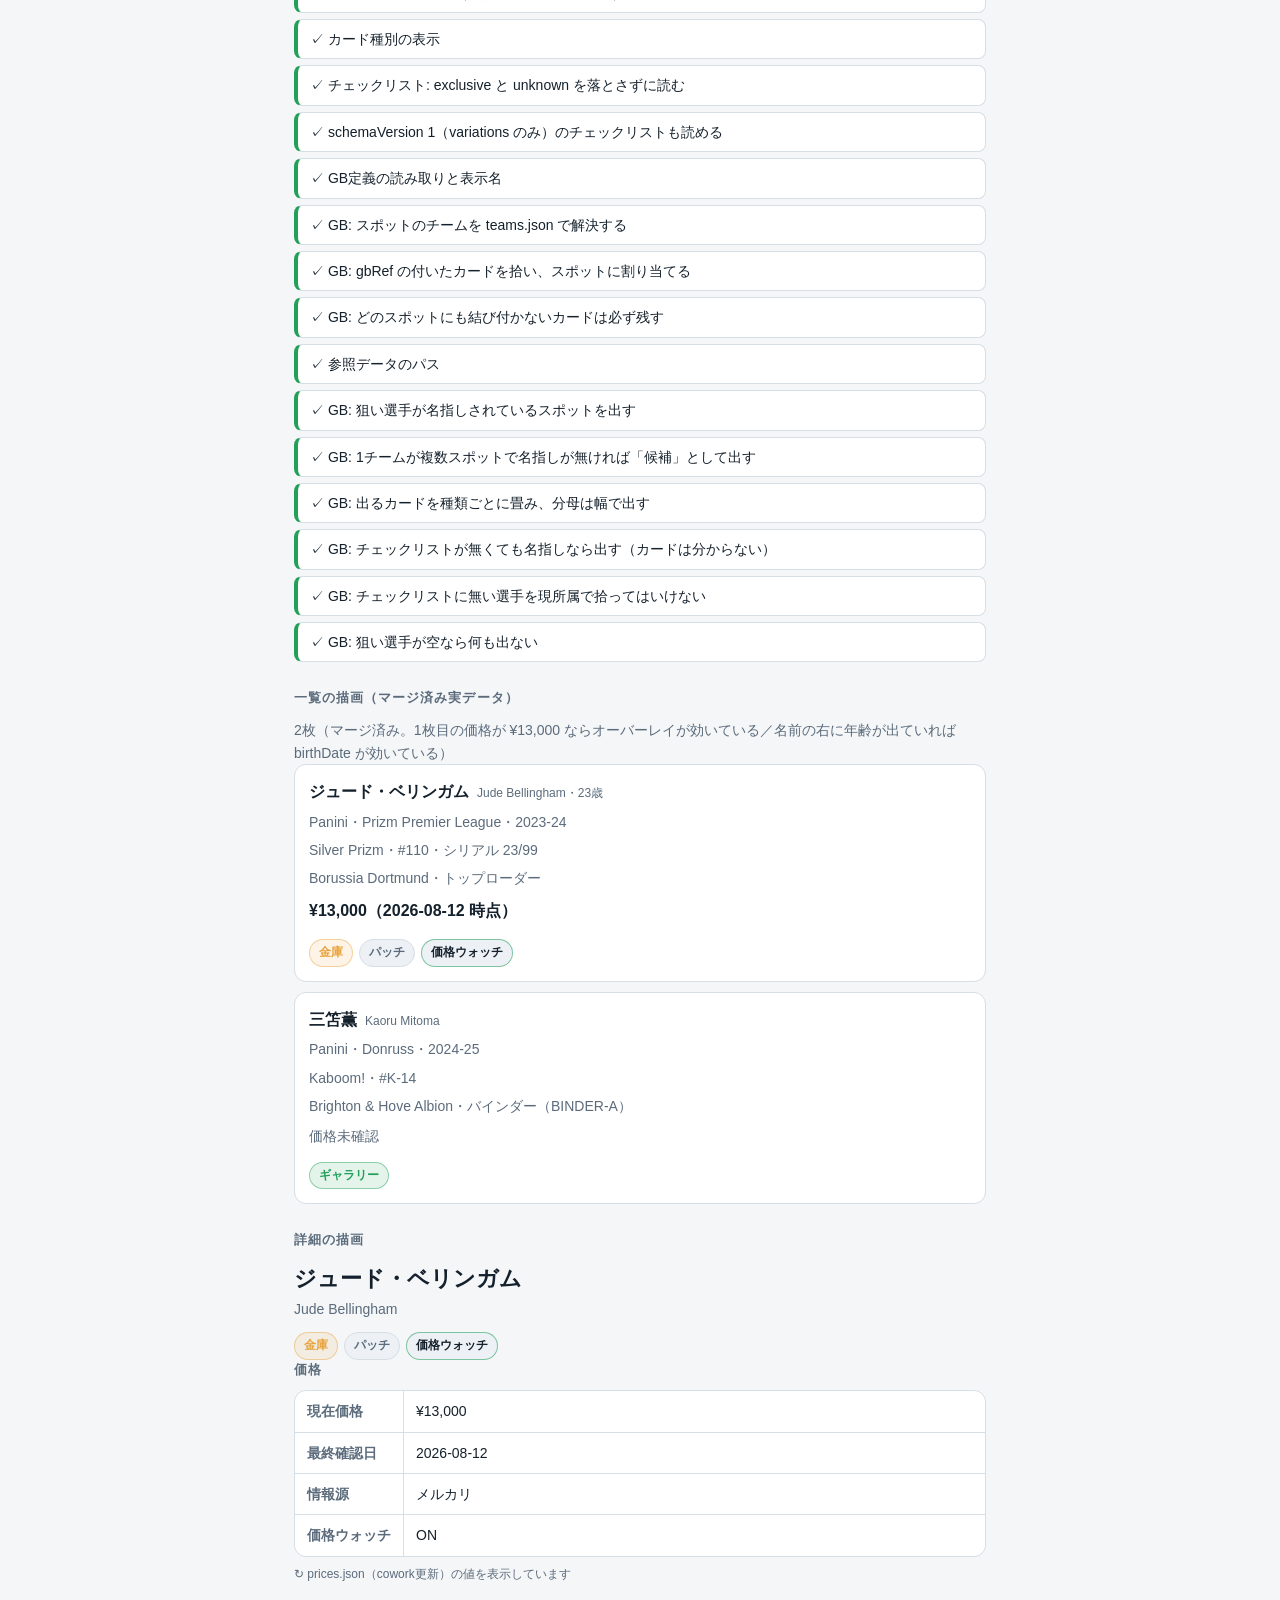
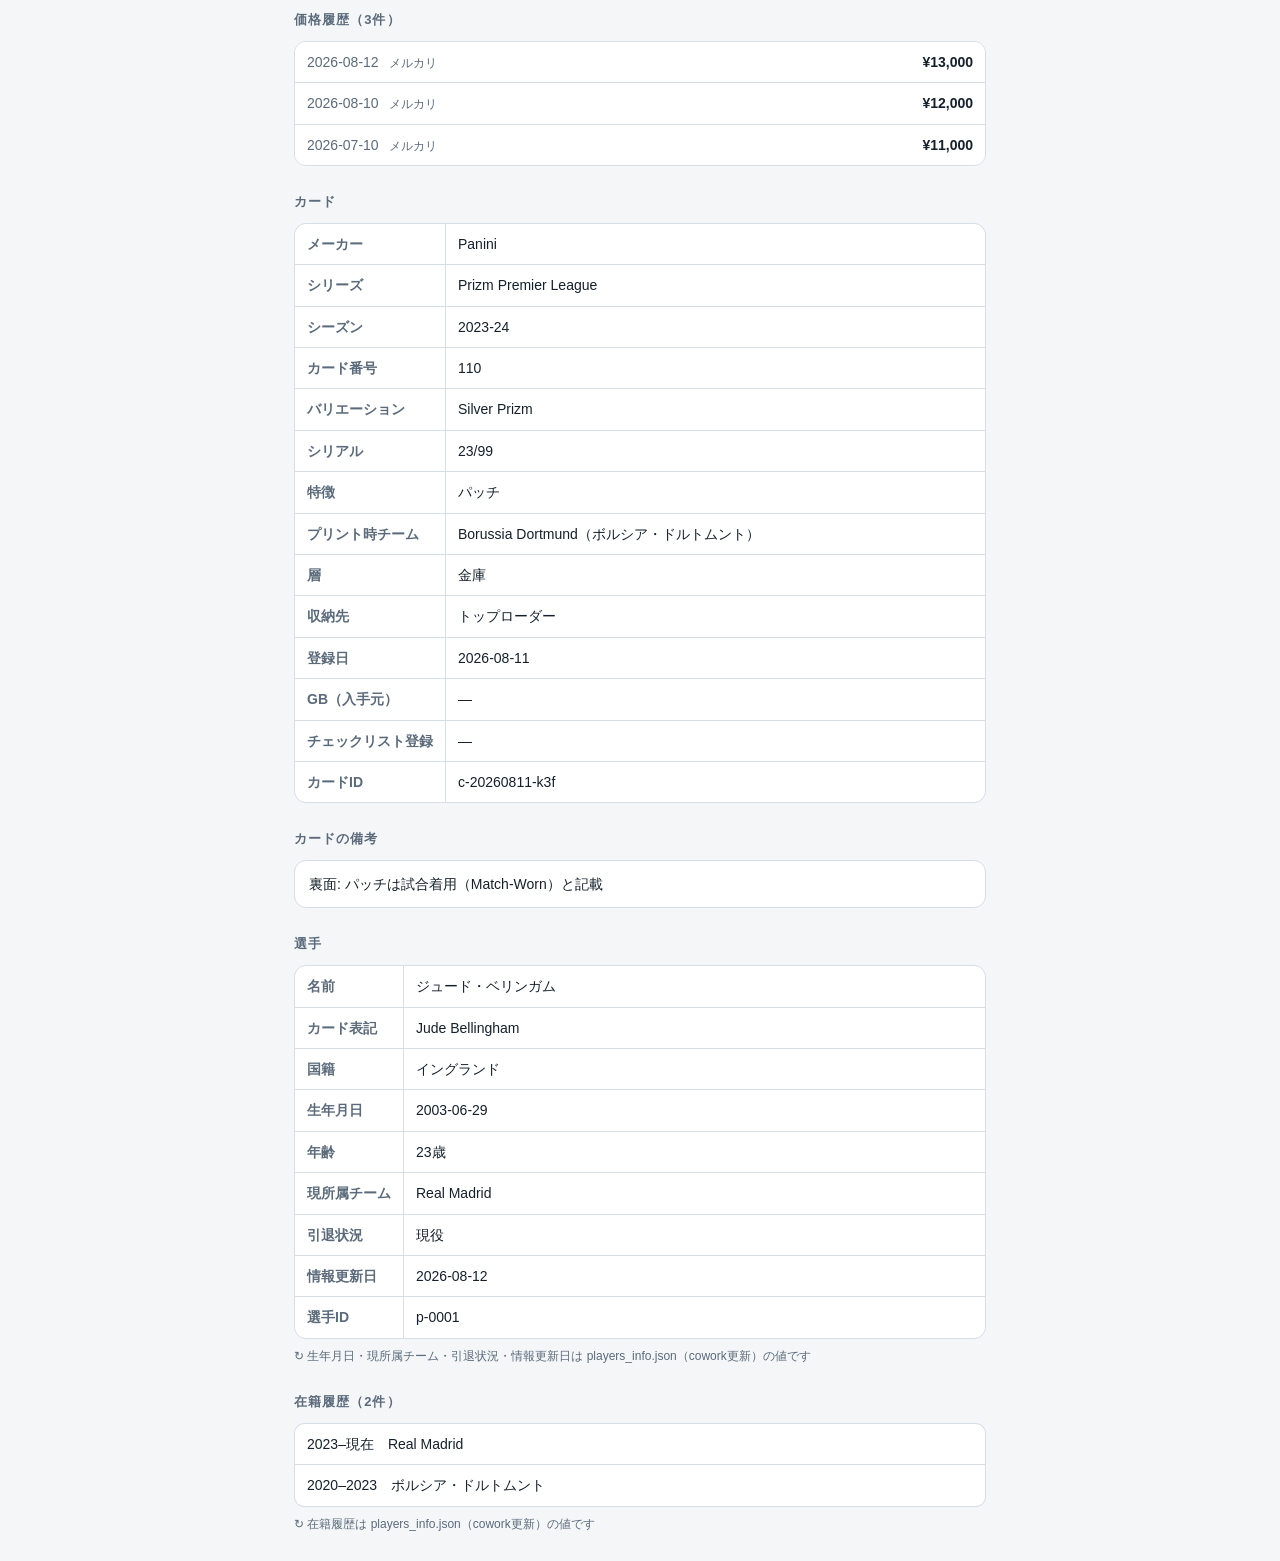
==== commit dd182c9f: "fix: 狙い選手のスポット判定で台帳の現所属を使うのをやめる 2024-25 Merlin の Aston Villa スポットに、鈴木彩艶（当時パルマ）と マンザンビ（当時フライブルク）が出るよう" ====
--- a/dev/selftest.html
+++ b/dev/selftest.html
@@ -2153,25 +2153,33 @@
   assertEqual(hits[0].kinds.length, 0, '出るカードは分からない');
 });
 
-await test('GB: チェックリストに無い選手は台帳の現所属で拾う', () => {
-  const gb = readGb({ breakId: 'b', spots: [spot('D', 'Dortmund', ['borussia-dortmund'], [], 4000)] });
-  // チェックリストに載っていない狙い選手
+await test('GB: チェックリストに無い選手を現所属で拾ってはいけない', () => {
+  // 現所属が合っているように見えても、その製品にカードが無ければ出ない。
+  // 古い製品では所属が当時と違い、players_info の currentTeam 自体が誤っている例もある
+  // （実例: Zion Suzuki の currentTeam が Aston Villa になっていた）
+  const gb = readGb({ breakId: 'b', spots: [spot('V', 'Aston Villa', ['aston-villa'], [], 4000)] });
   const targets = [{ nameEn: 'Jude Bellingham', name: 'ジュード・ベリンガム', playerId: 'p-0001' }];
 
-  assertEqual(targetsInBreak(gb, GB_CHECKLIST, targets, TEAM_INDEX).length, 0, '台帳が無ければ拾えない');
-
-  // players_info の currentTeam は Real Madrid なので、collection 側の値で引く
   const base = parse('collection.json');
-  const atDortmund = {
+  const atVilla = {
     ...base,
-    players: base.players.map((p) => (p.id === 'p-0001' ? { ...p, currentTeam: 'Borussia Dortmund' } : p)),
+    players: base.players.map((p) => (p.id === 'p-0001' ? { ...p, currentTeam: 'Aston Villa' } : p)),
   };
-  const rows = buildRows(mergeCollection(atDortmund, null, null).merged);
-  const hits = targetsInBreak(gb, GB_CHECKLIST, targets, TEAM_INDEX, rows);
-
-  assertEqual(hits.length, 1, '現所属で拾える');
-  assertEqual(hits[0].spots.map((s) => s.name).join(), 'Dortmund', 'スポット');
-  assertEqual(hits[0].kinds.length, 0, 'チェックリストに無いので出るカードは分からない');
+  const rows = buildRows(mergeCollection(atVilla, null, null).merged);
+
+  assertEqual(targetsInBreak(gb, GB_CHECKLIST, targets, TEAM_INDEX).length, 0, '現所属では拾わない');
+  // 以前は rows を渡すと拾ってしまっていた。余分な引数は無視される
+  assertEqual(targetsInBreak(gb, GB_CHECKLIST, targets, TEAM_INDEX, rows).length, 0, 'rows を渡しても拾わない');
+
+  // チェックリストに Aston Villa のカードがあれば、そのときだけ出る
+  const withCard = readChecklist({
+    schemaVersion: 2, productKey: 'x', coverage: 'full', cardsCoverage: 'full',
+    variations: [{ name: 'Base', category: 'base', denominator: 'none' }],
+    cards: [{ cardNo: '1', nameEn: 'Jude Bellingham', team: 'Aston Villa', kind: 'base', parallels: 'all', features: [] }],
+  });
+  const hits = targetsInBreak(gb, withCard, targets, TEAM_INDEX);
+  assertEqual(hits.length, 1, 'カードがあれば出る');
+  assertEqual(hits[0].spots.map((s) => s.name).join(), 'Aston Villa', 'スポット');
 });
 
 await test('GB: 狙い選手が空なら何も出ない', () => {
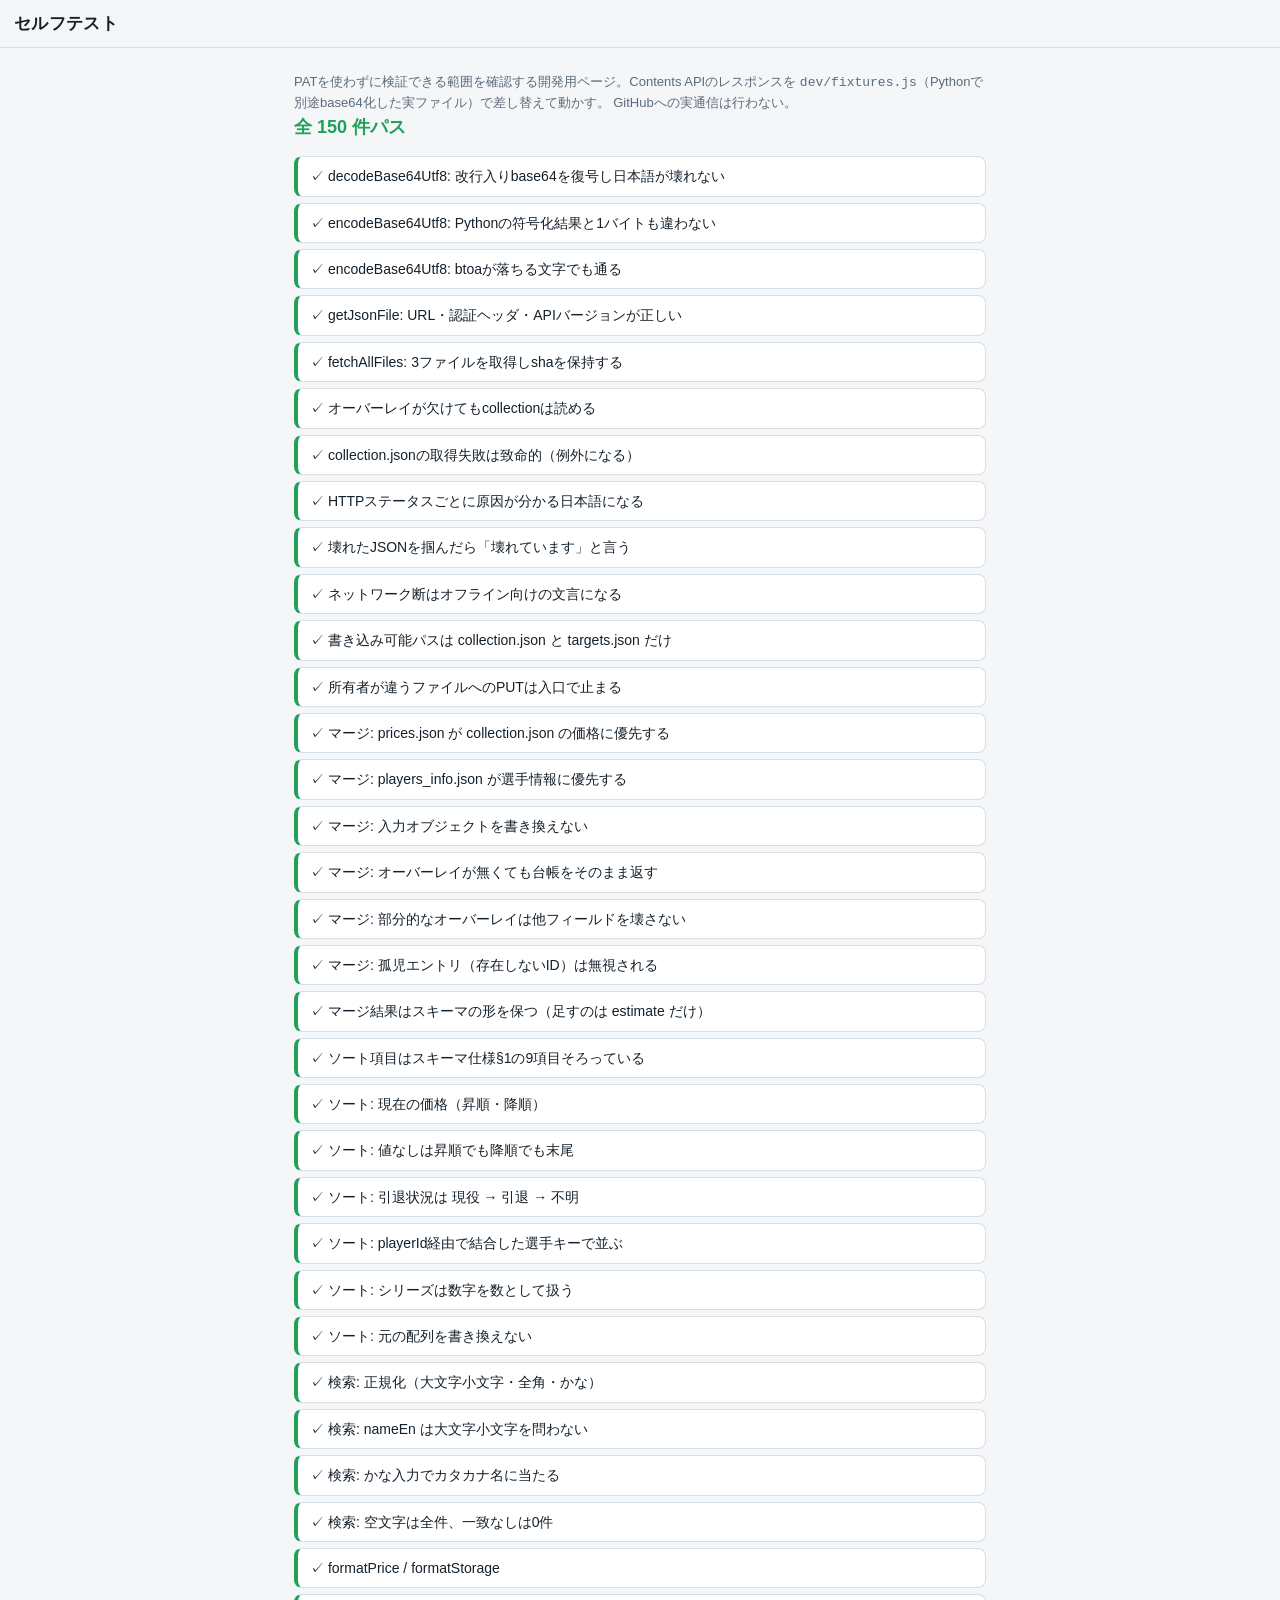
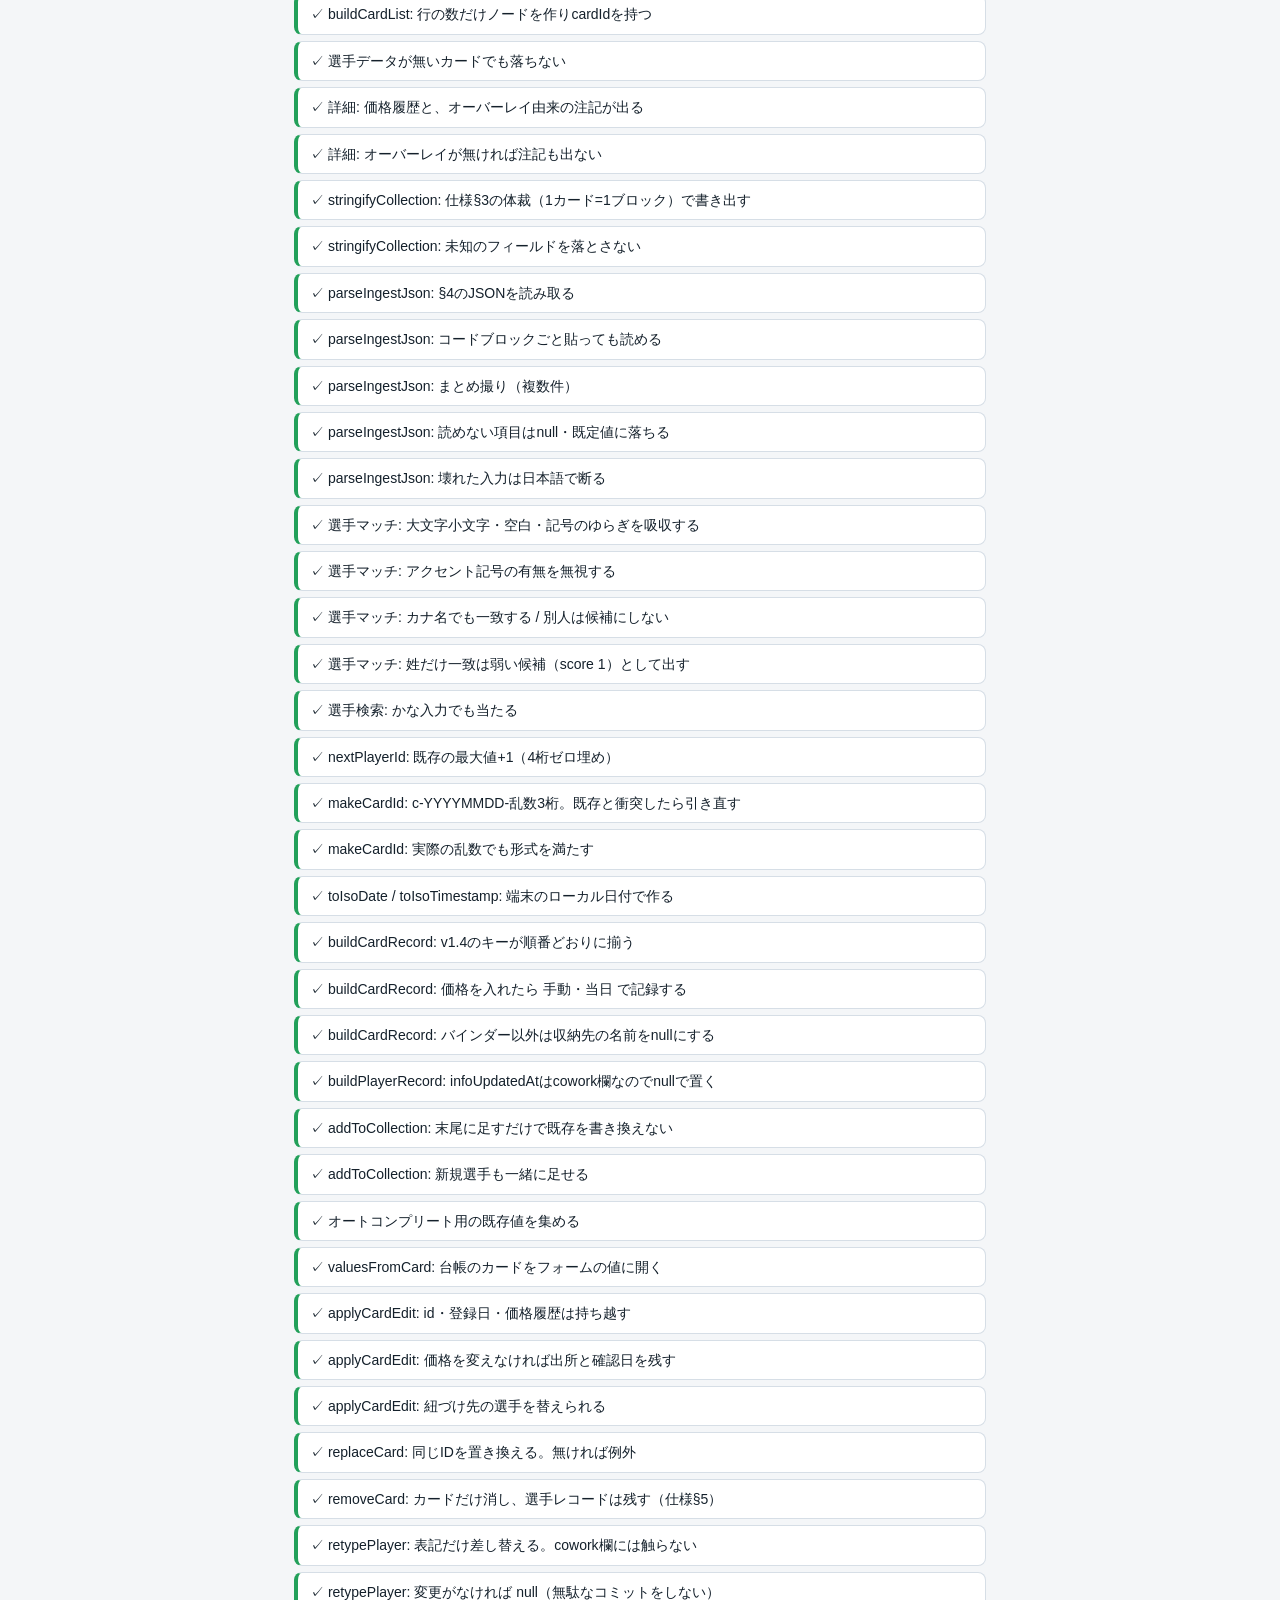
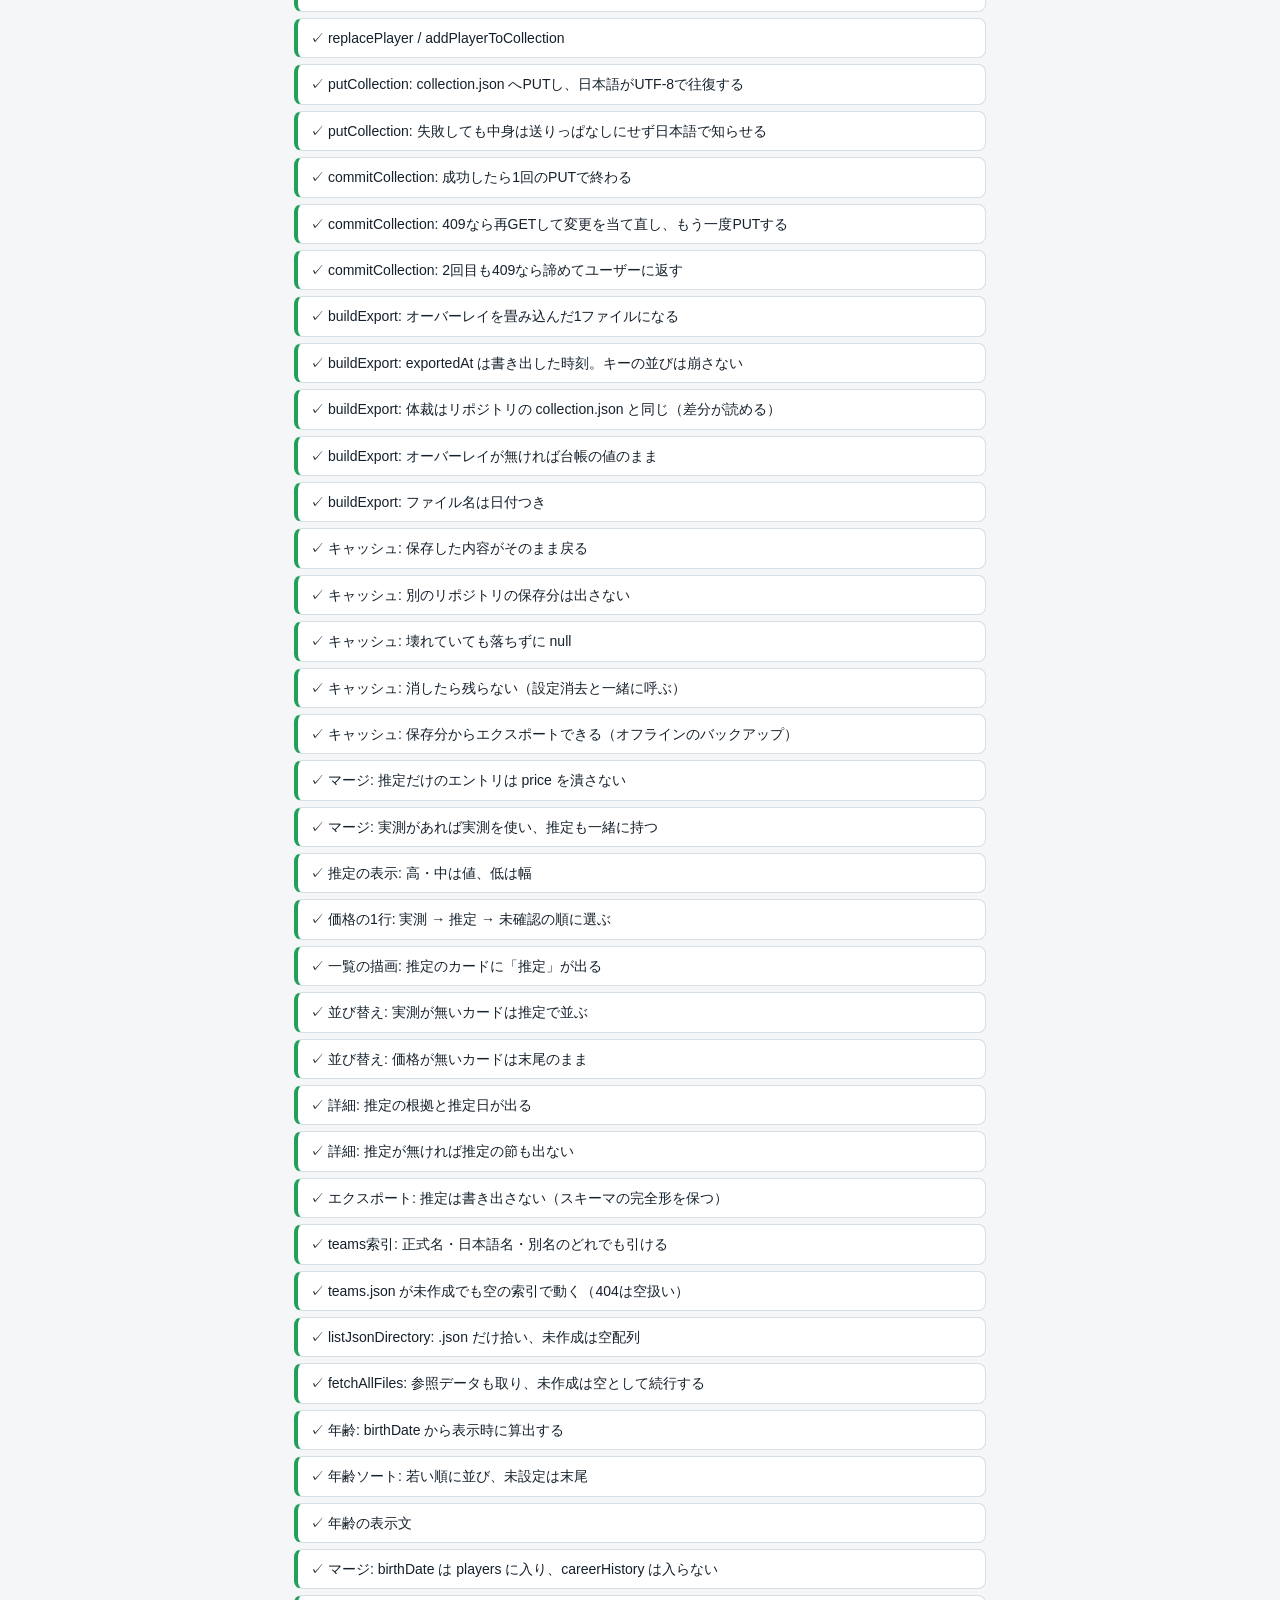
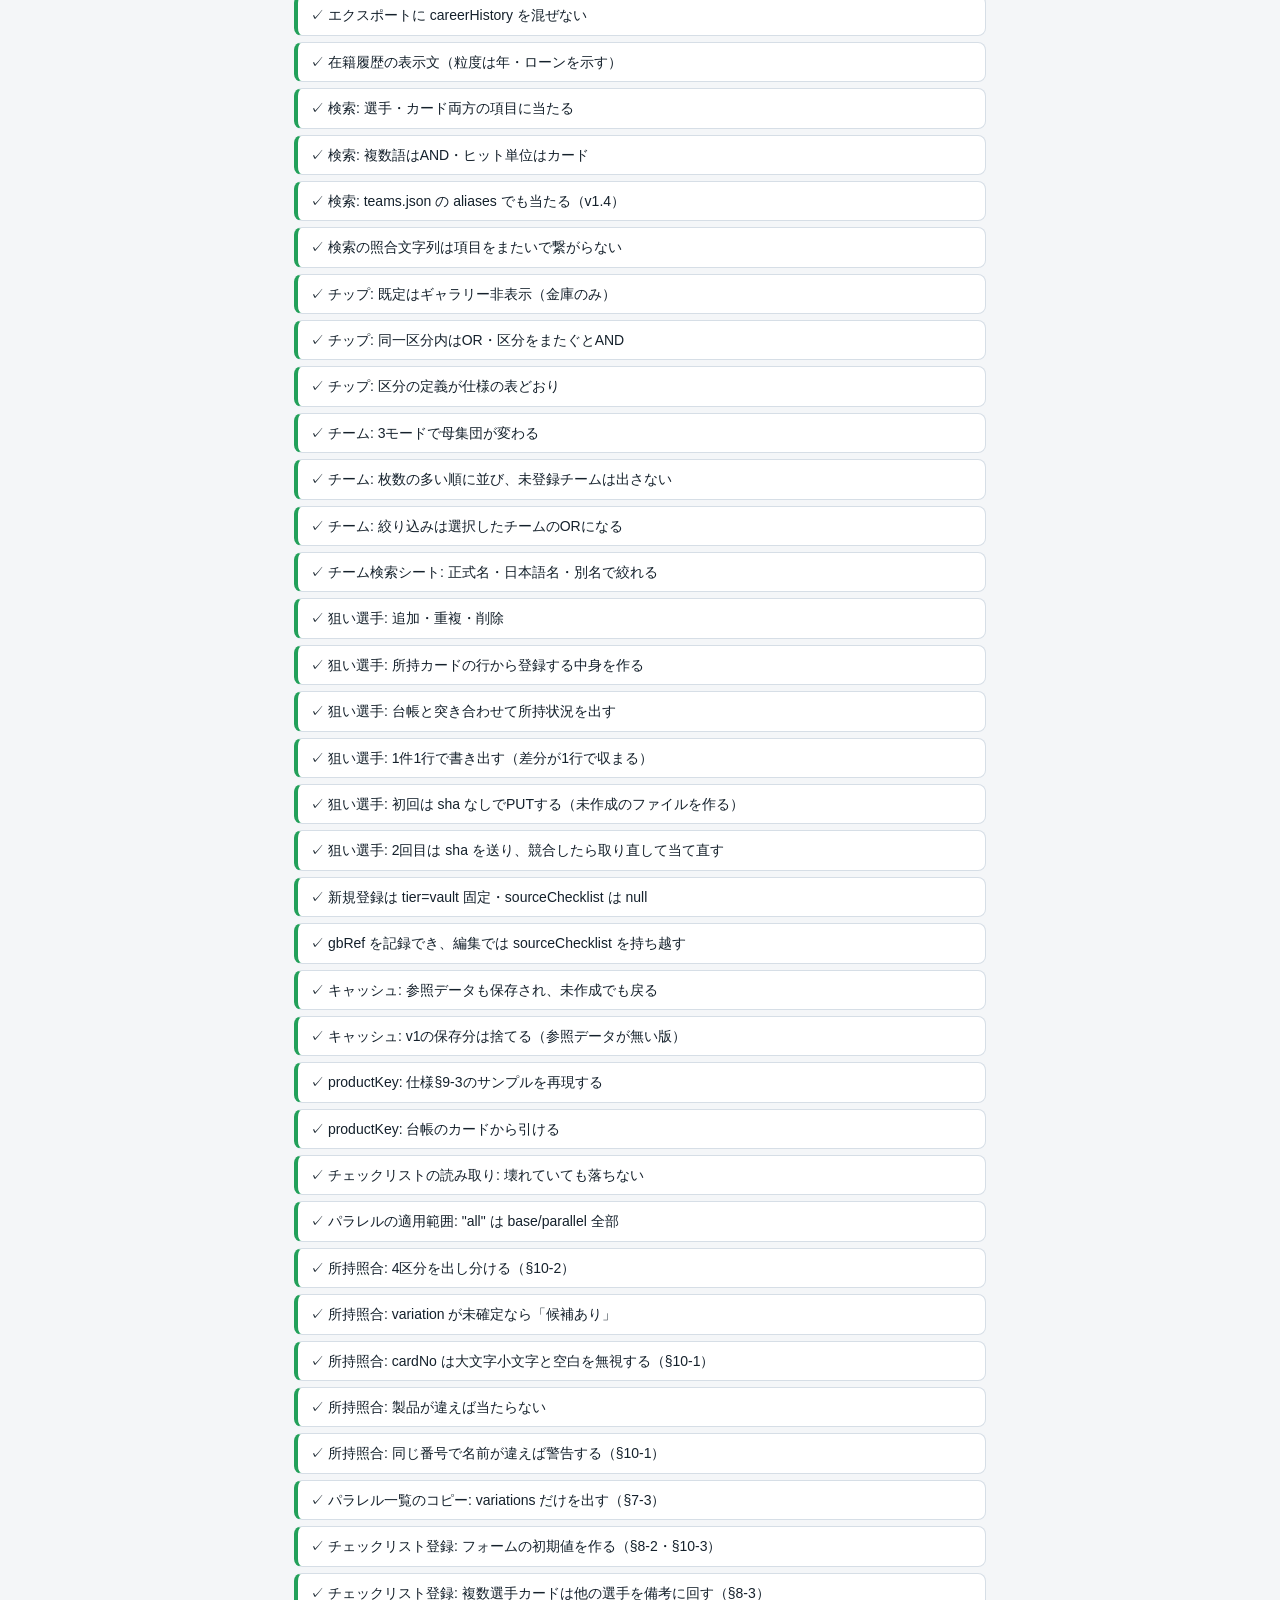
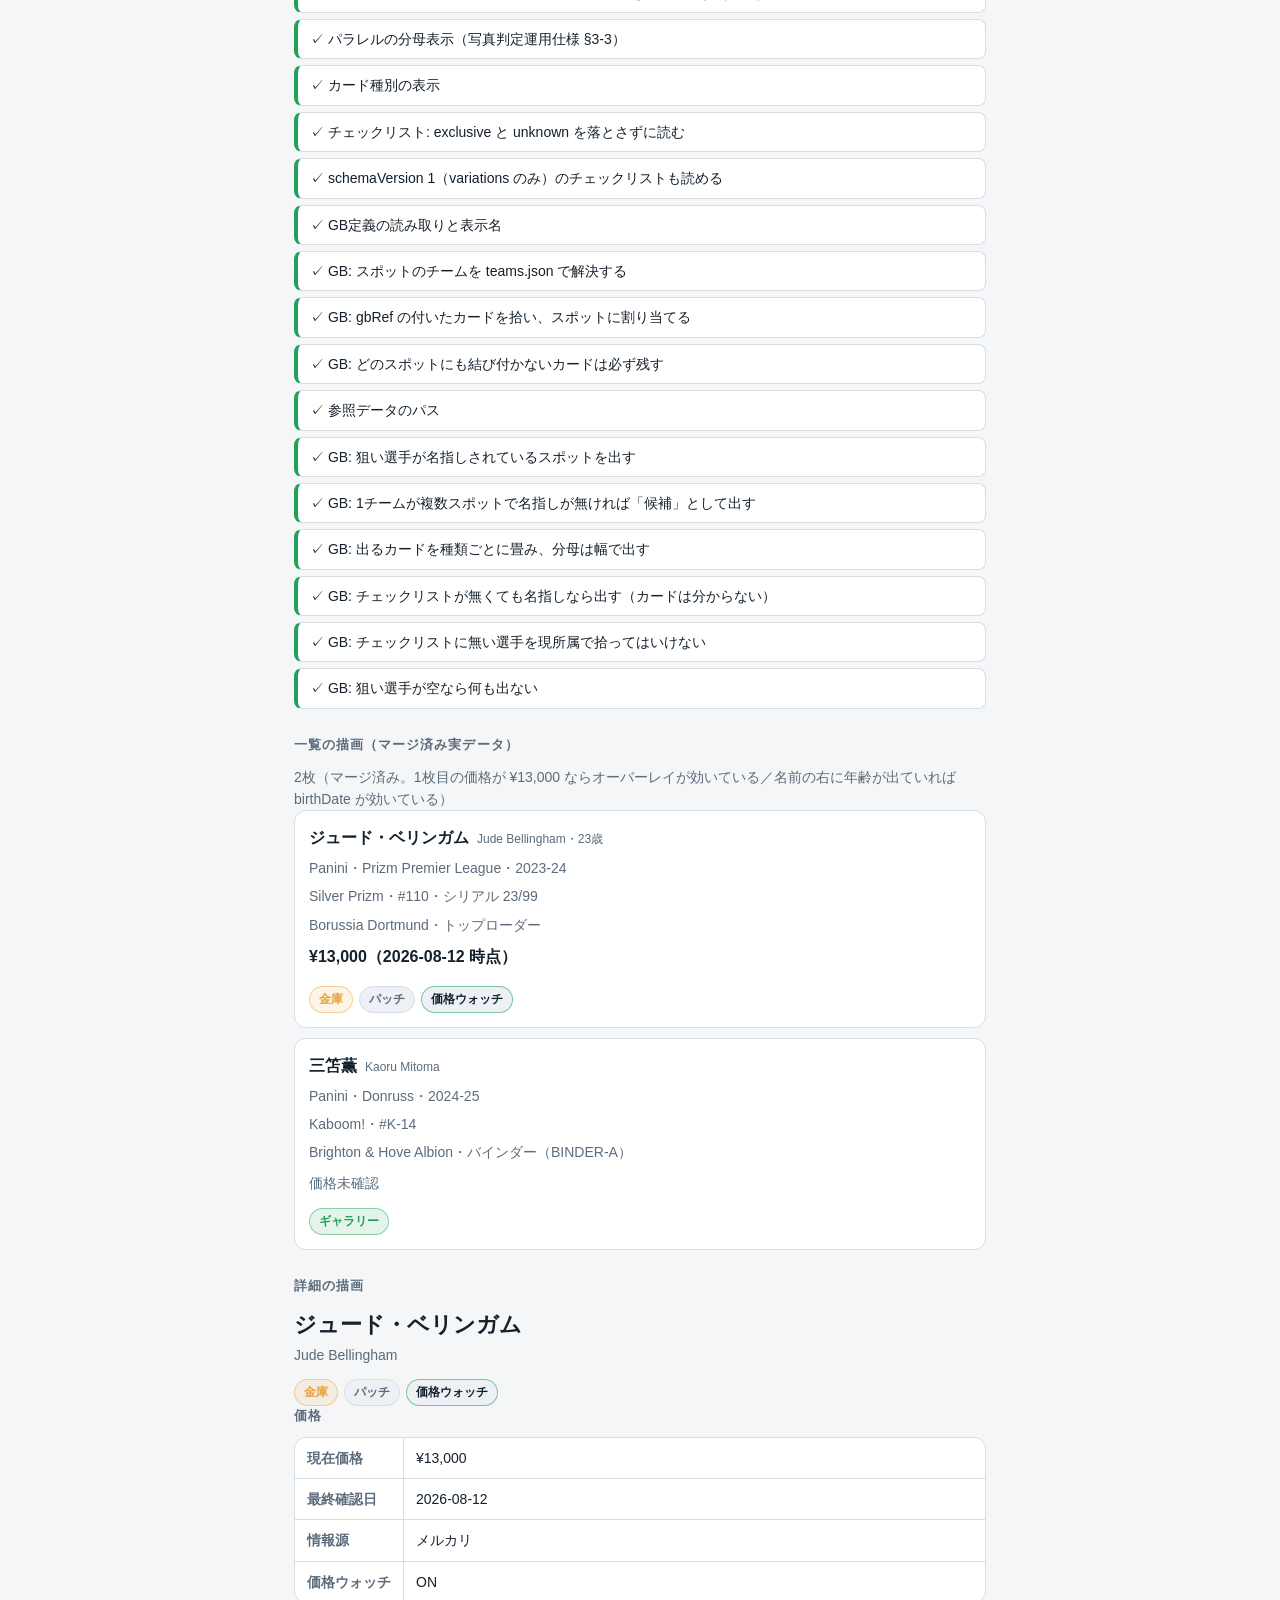
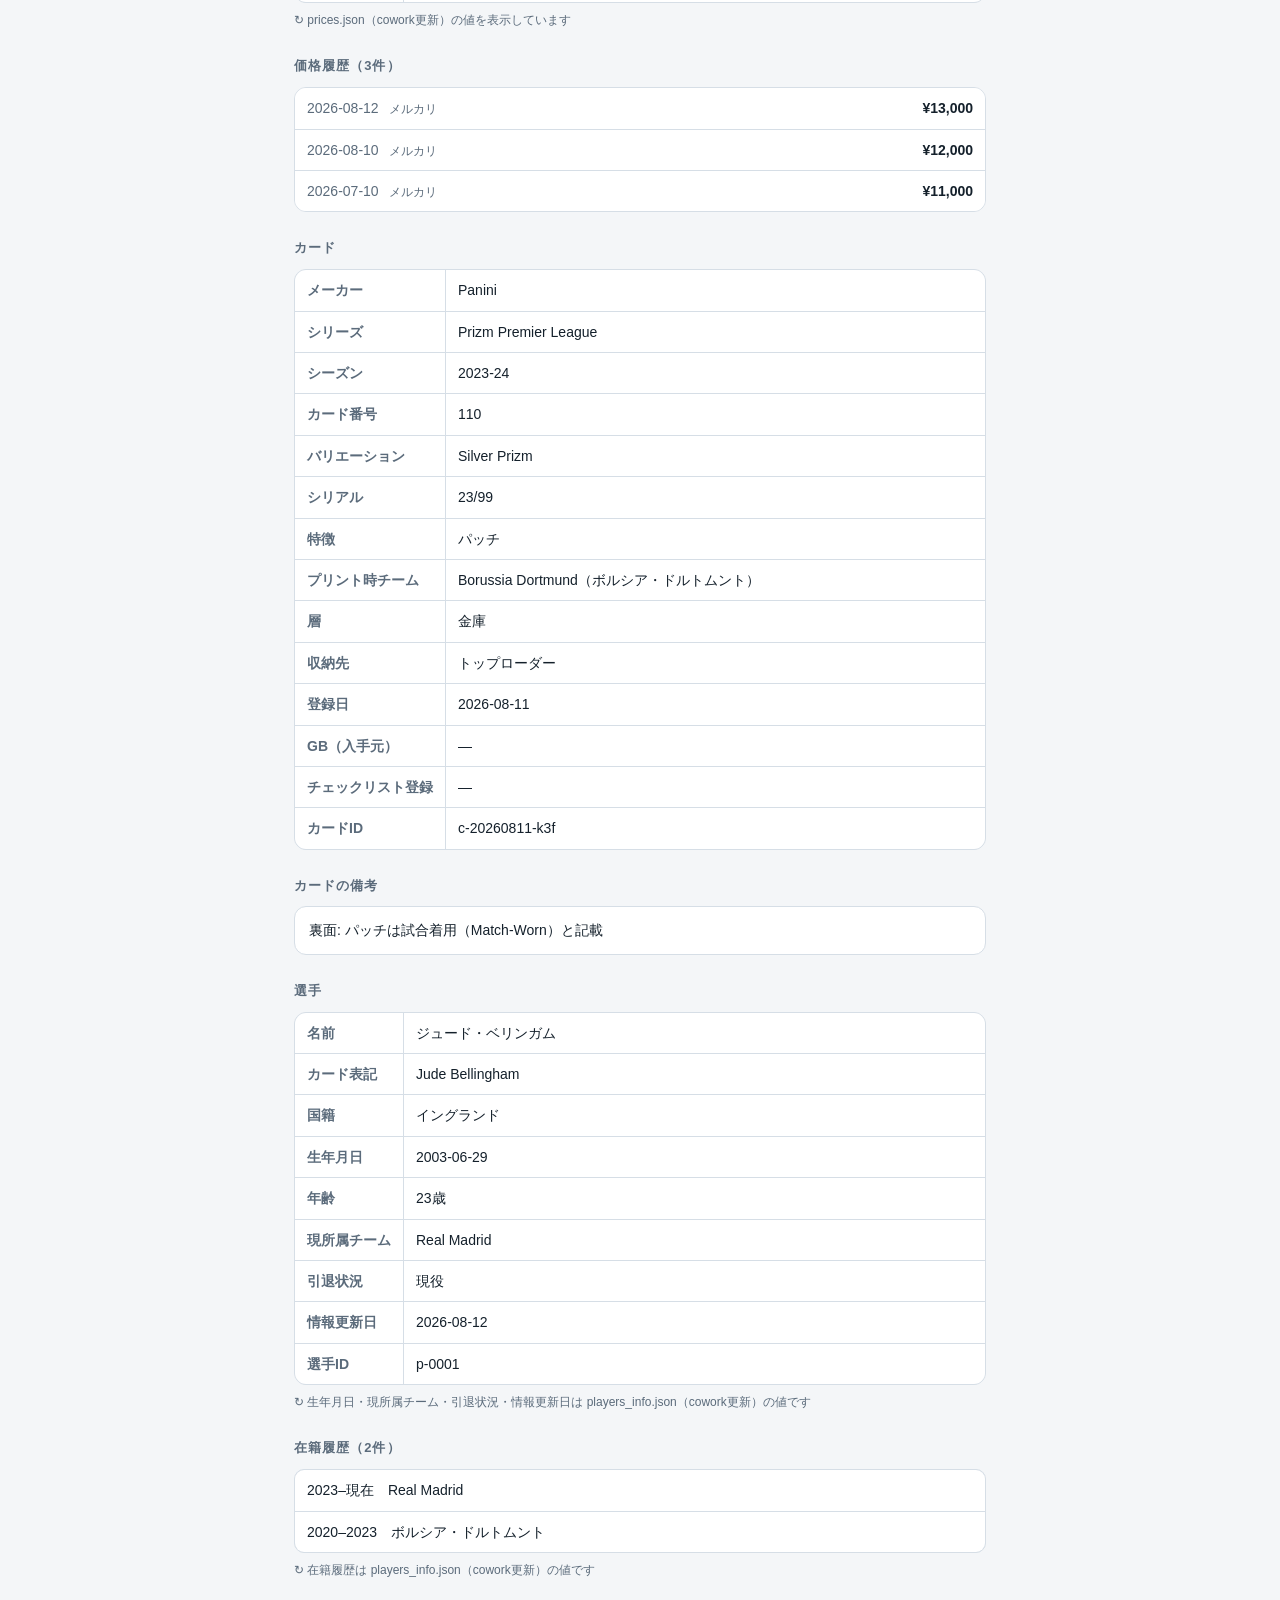
==== commit acdeca38: "feat: カード詳細から狙い選手を出し入れできるようにする ★画面の検索から選ぶしかなかったが、持っているカードを見ているときに 狙いに入れたいことが多いので、詳細の操作欄に「狙いに追加 / 狙いか" ====
--- a/dev/selftest.html
+++ b/dev/selftest.html
@@ -68,7 +68,8 @@
 } from '../js/gb.js';
 import {
   buildTeamIndex, resolveTeam, teamLabel, teamFacets, searchTeamFacets, teamIdsForRow,
-  readTargets, addTarget, removeTarget, describeTargets, formatCareerEntry, TEAM_MODES,
+  readTargets, addTarget, removeTarget, describeTargets, targetableFromRow,
+  formatCareerEntry, TEAM_MODES,
 } from '../js/refdata.js';
 import { stringifyCollection, stringifyTargets } from '../js/serialize.js';
 import {
@@ -1579,6 +1580,32 @@
   assertEqual(removeTarget(json, 'Nobody', NOW_STAMP), null, '無い選手の削除はnull');
   assertEqual(readTargets(null).length, 0, '未作成は空配列');
   assertEqual(readTargets({ targets: [{ name: 'nameEnが無い' }] }).length, 0, 'nameEn必須');
+});
+
+await test('狙い選手: 所持カードの行から登録する中身を作る', () => {
+  const rows = SEARCH_ROWS();
+  const row = rows.find((r) => r.player?.id === 'p-0001');
+
+  const made = targetableFromRow(row);
+  assertEqual(made.nameEn, row.player.nameEn, 'nameEn はカード表記のまま');
+  assertEqual(made.name, row.player.name, 'カナ');
+  assertEqual(made.playerId, 'p-0001', '台帳の選手と紐づける');
+
+  // そのまま addTarget に渡せる（★画面と同じ経路）
+  const json = addTarget(null, { ...made, note: '' }, NOW_DATE, NOW_STAMP);
+  assertEqual(readTargets(json).length, 1, '登録できる');
+  // 同じ選手の別のカードから押しても重複しない（照合キーは nameEn）
+  assertEqual(addTarget(json, { ...made, note: '' }, NOW_DATE, NOW_STAMP), null, '2枚目からは重複');
+
+  // カナが無ければ nameEn を名前に使う（空の name で登録しない）
+  assertEqual(targetableFromRow({ player: { nameEn: 'Zion Suzuki', name: '  ', id: null } }).name,
+    'Zion Suzuki', 'カナなしは nameEn で代用');
+  assertEqual(targetableFromRow({ player: { nameEn: 'Zion Suzuki' } }).playerId, null, 'idが無ければnull');
+
+  // 登録できない行はボタンを隠すので null
+  assertEqual(targetableFromRow({ player: null }), null, '選手データなし');
+  assertEqual(targetableFromRow({ player: { nameEn: '   ', name: 'カナだけ' } }), null, 'nameEnが空');
+  assertEqual(targetableFromRow(null), null, '行そのものが無い');
 });
 
 await test('狙い選手: 台帳と突き合わせて所持状況を出す', () => {
@@ -2155,8 +2182,8 @@
 
 await test('GB: チェックリストに無い選手を現所属で拾ってはいけない', () => {
   // 現所属が合っているように見えても、その製品にカードが無ければ出ない。
-  // 古い製品では所属が当時と違い、players_info の currentTeam 自体が誤っている例もある
-  // （実例: Zion Suzuki の currentTeam が Aston Villa になっていた）
+  // 現所属が正しくても、その製品の所属とは別（実例: 鈴木彩艶の現所属は Aston Villa だが、
+  // 2024-25 Merlin 当時は Parma なので、その製品には1枚も無い）
   const gb = readGb({ breakId: 'b', spots: [spot('V', 'Aston Villa', ['aston-villa'], [], 4000)] });
   const targets = [{ nameEn: 'Jude Bellingham', name: 'ジュード・ベリンガム', playerId: 'p-0001' }];
 
